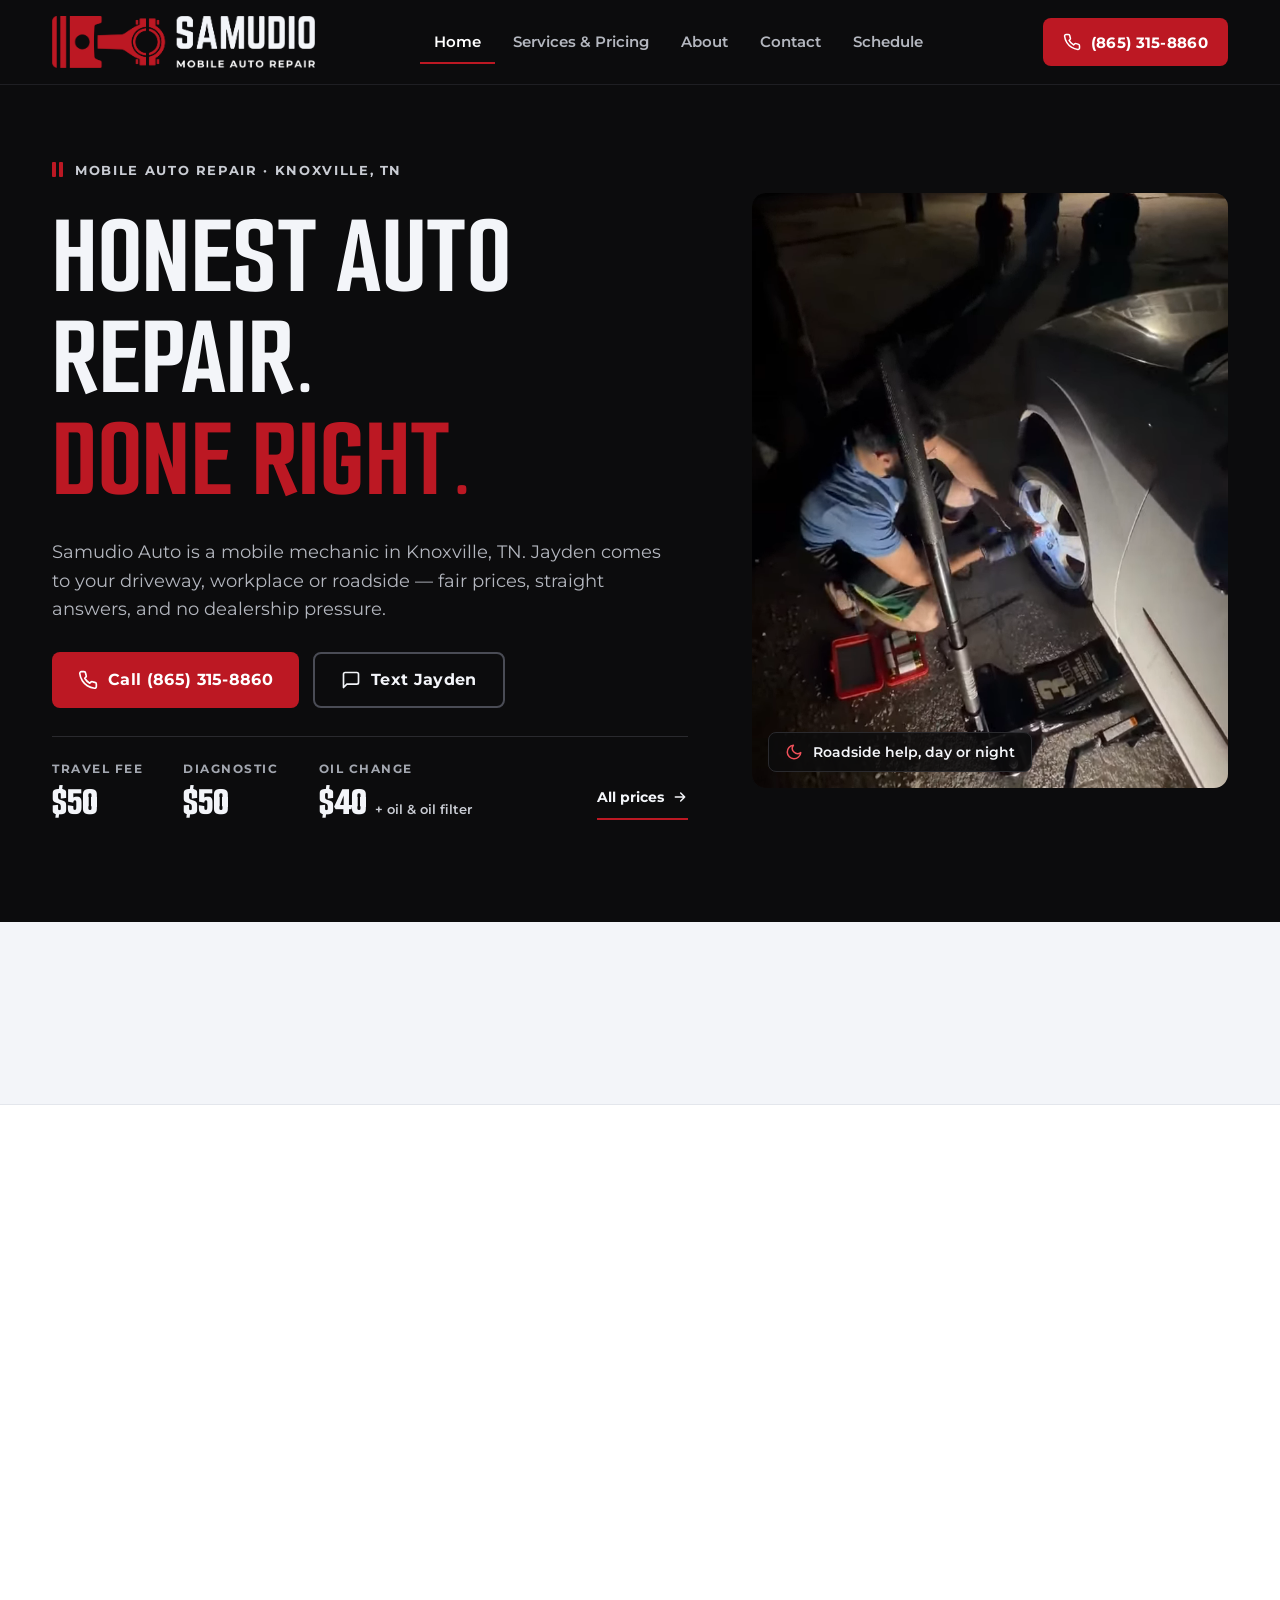
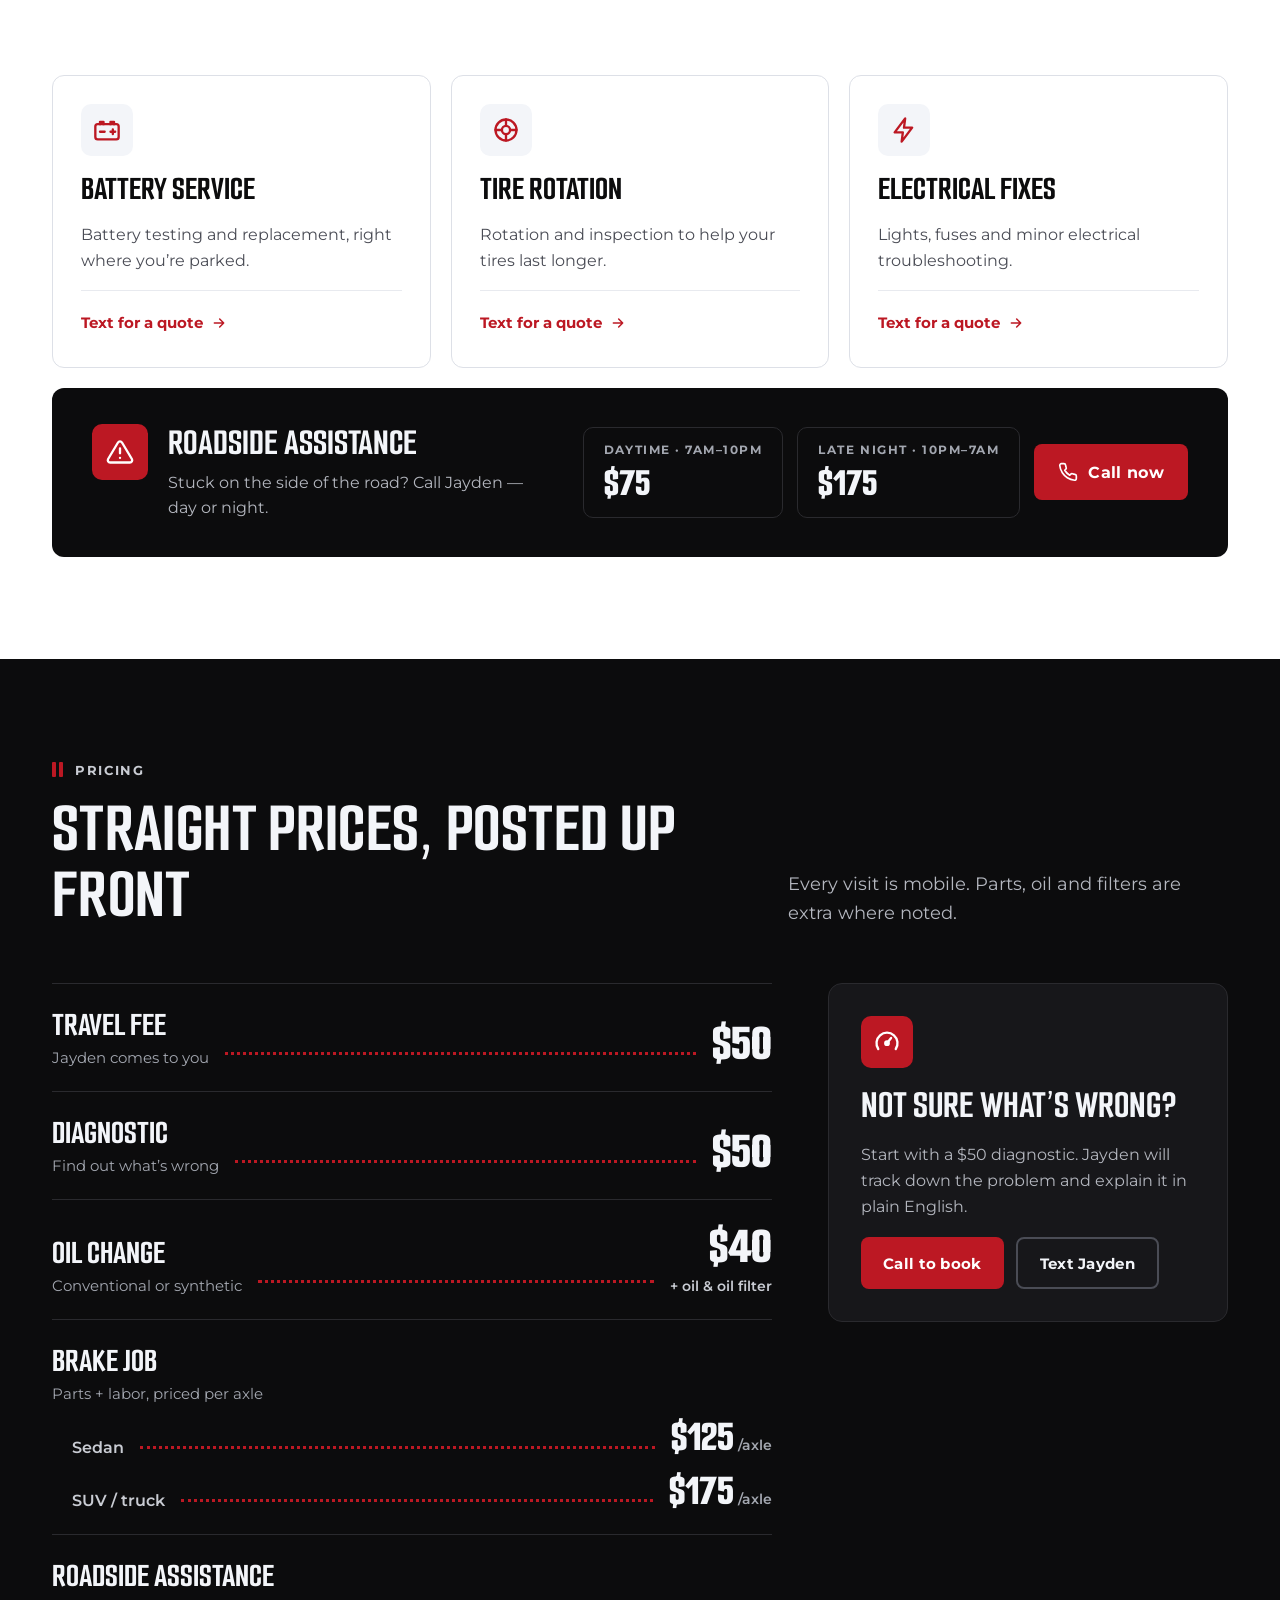
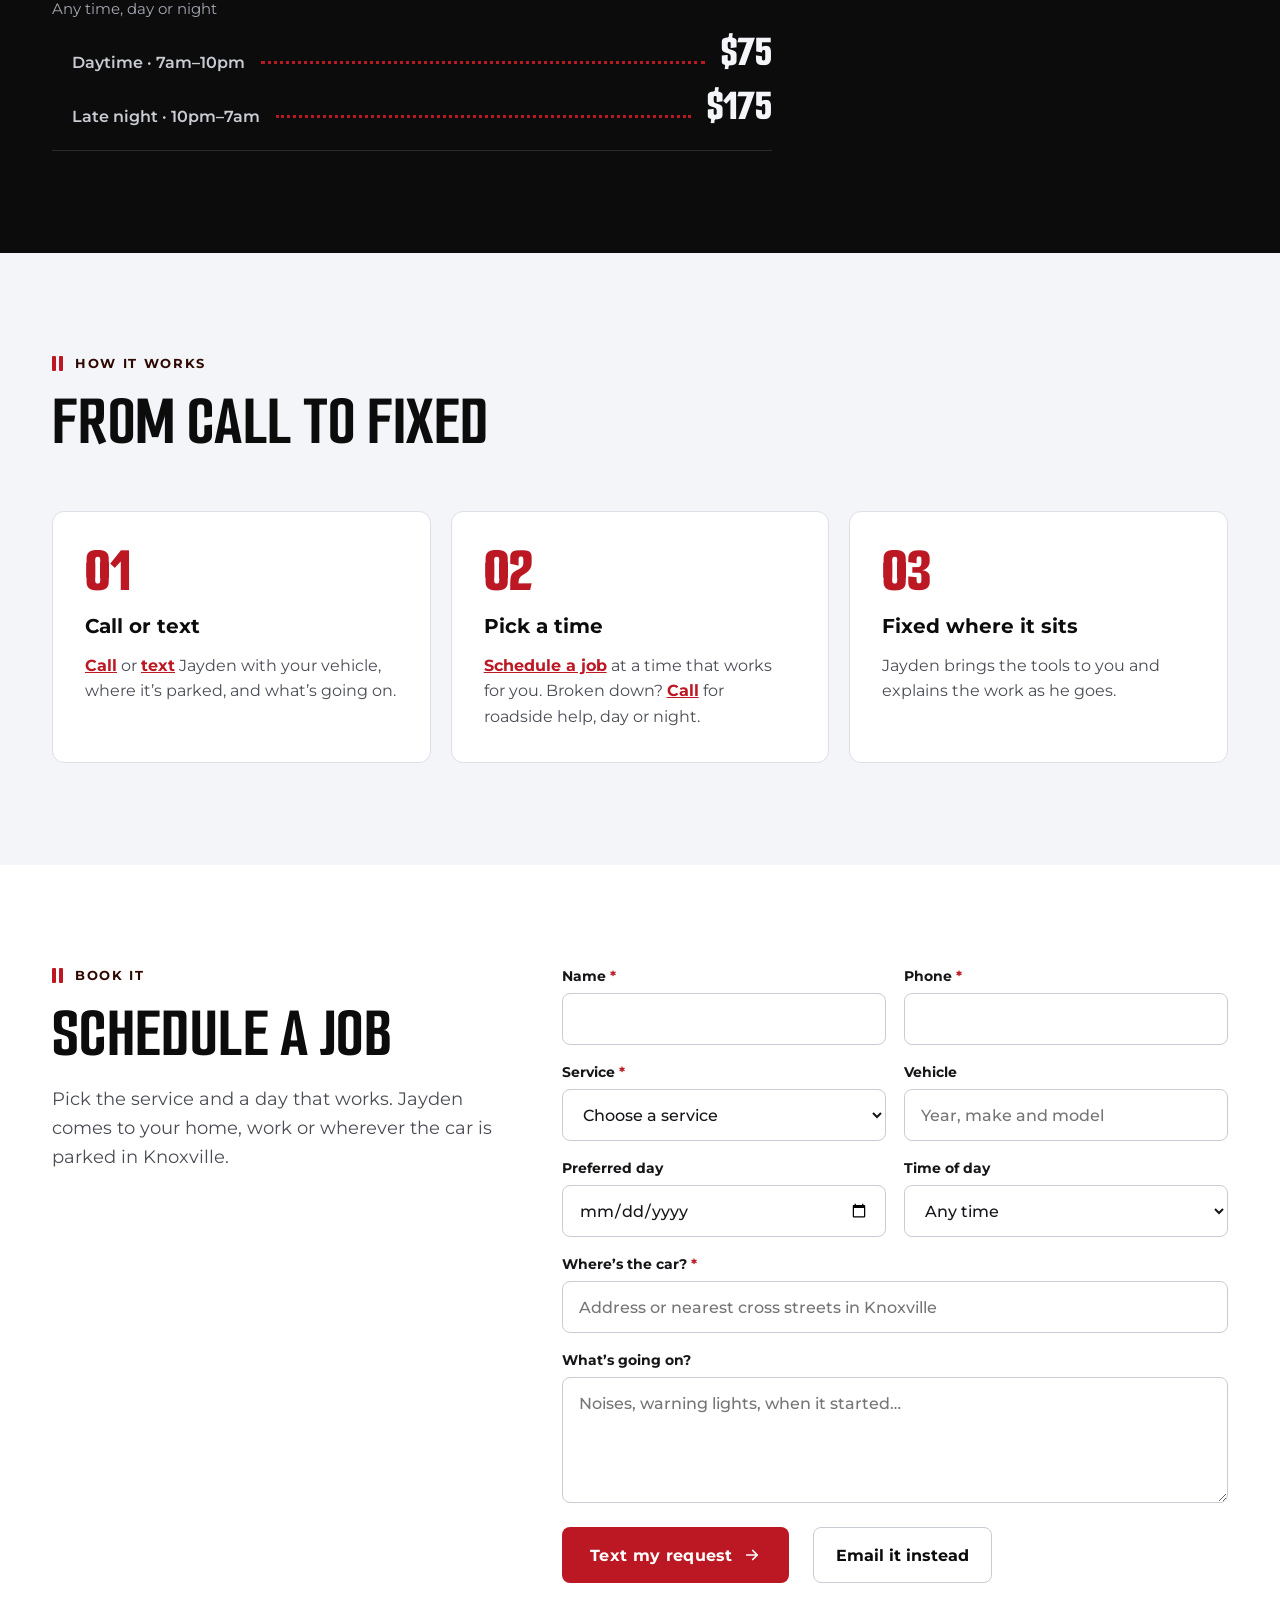
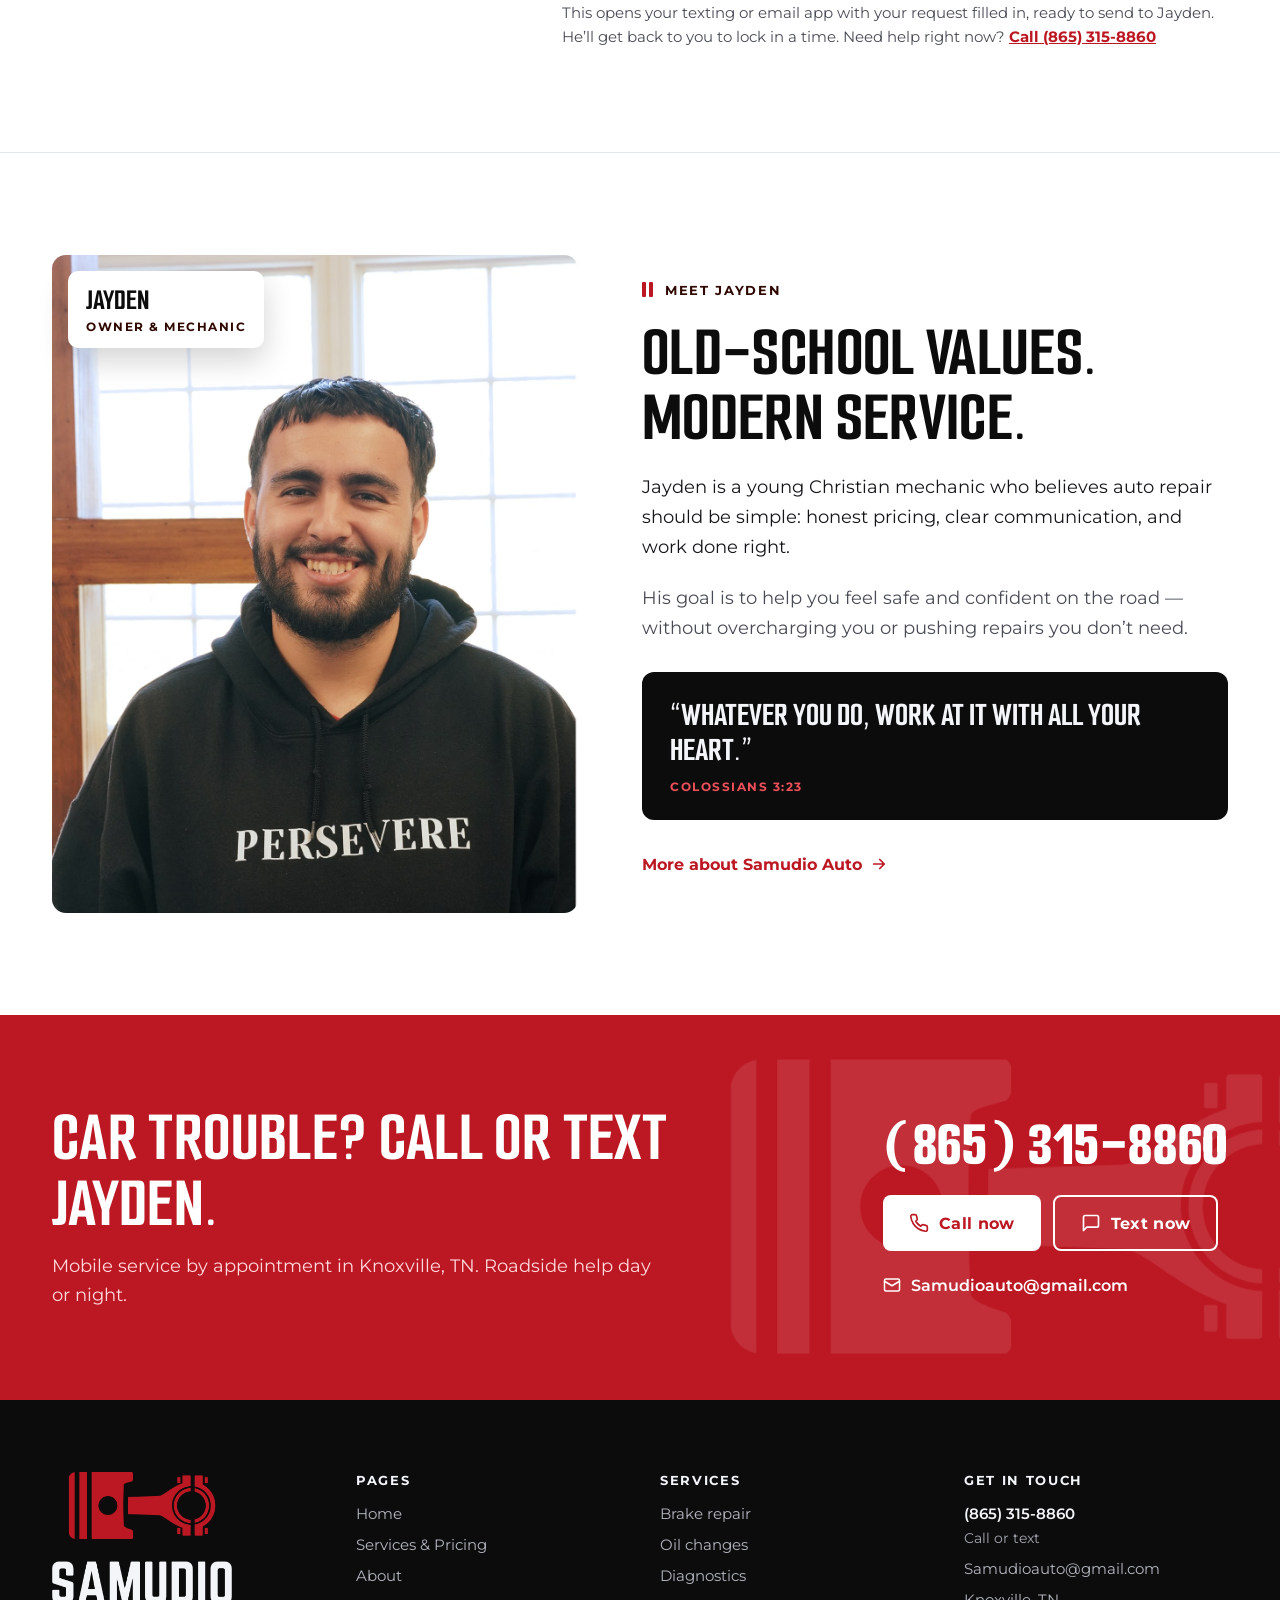
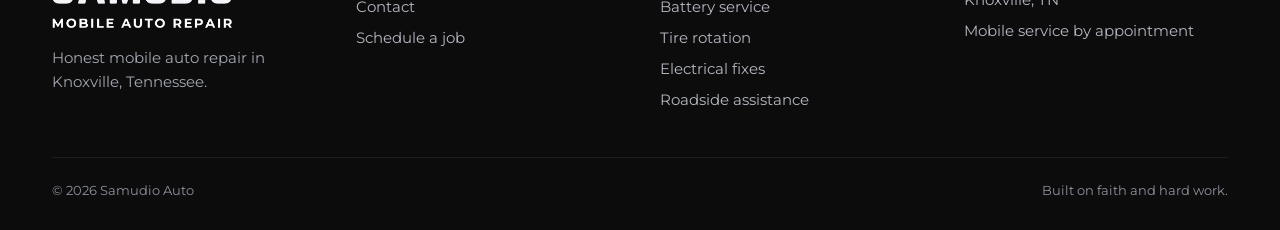
==== site/index.html @ ee8c4921 "Tighten site copy and link every contact mention - Cut repeated phrases (honest, done safely, plain " ====
<!doctype html>
<html lang="en">
<head>
<meta charset="utf-8">
<meta name="viewport" content="width=device-width, initial-scale=1">
<title>Samudio Auto | Mobile Mechanic in Knoxville, TN</title>
<meta name="description" content="Samudio Auto is a mobile mechanic in Knoxville, TN. Oil changes, brakes, diagnostics, batteries and roadside help — Jayden comes to you. Call or text (865) 315-8860.">
<meta name="theme-color" content="#0C0C0D">
<link rel="icon" type="image/png" href="assets/favicon.png">
<link rel="apple-touch-icon" href="assets/apple-touch-icon.png">
<link rel="preconnect" href="https://fonts.googleapis.com">
<link rel="preconnect" href="https://fonts.gstatic.com" crossorigin>
<link rel="stylesheet" href="https://fonts.googleapis.com/css2?family=Montserrat:wght@400;500;600;700;800&amp;family=Smooch+Sans:wght@700;800&amp;display=swap">
<script>(function(h){h.classList.add('wipe-in');try{if(!sessionStorage.getItem('samudio-bumper')&&!matchMedia('(prefers-reduced-motion: reduce)').matches){h.classList.add('bumper');sessionStorage.setItem('samudio-bumper','1')}}catch(e){}})(document.documentElement)</script>
<link rel="stylesheet" href="assets/site.css">
</head>
<body>
<div class="wipe" aria-hidden="true"><div class="wipe-panel"><div class="wipe-mark"><img class="wipe-piston" src="assets/logo/samudio-piston-red.png" alt="" width="558" height="257"><img class="wipe-wordmark" src="assets/logo/samudio-wordmark-light.png" alt="" width="684" height="254"></div></div></div>
<div style="display: flex; flex-direction: column; min-height: 100vh; background: #FFFFFF; color: #16161A; font-family: 'Montserrat', 'Helvetica Neue', Arial, sans-serif; -webkit-font-smoothing: antialiased">

<header style="background: #0C0C0D; border-bottom: 1px solid #1F1F23">
<div style="max-width: 1240px; margin: 0 auto; padding: 16px clamp(20px, 4vw, 32px); box-sizing: border-box; display: flex; flex-wrap: wrap; align-items: center; justify-content: space-between; gap: 12px 32px">
<a href="index.html" aria-label="Samudio Auto home" style="display: flex; align-items: center; text-decoration: none"><img src="assets/logo/samudio-logo-horizontal-light.png" alt="Samudio Mobile Auto Repair" width="263" height="52" style="display: block; height: 52px; width: auto"></a>
<button type="button" class="menu-btn" aria-controls="site-nav" aria-expanded="false" aria-label="Open menu"><svg aria-hidden="true" width="22" height="22" viewBox="0 0 24 24" fill="none" stroke="currentColor" stroke-width="2" stroke-linecap="round" stroke-linejoin="round"><path d="M3 6h18M3 12h18M3 18h18"></path></svg></button>
<nav id="site-nav" class="site-nav" aria-label="Main" style="display: flex; flex-wrap: wrap; align-items: center; gap: 4px">
<a href="index.html" aria-current="page" style="display: inline-flex; align-items: center; min-height: 44px; padding: 0 14px; box-sizing: border-box; border-bottom: 2px solid #BC1823; font-size: 15px; font-weight: 600; color: #FFFFFF; text-decoration: none">Home</a>
<a href="services.html" style="display: inline-flex; align-items: center; min-height: 44px; padding: 0 14px; box-sizing: border-box; border-bottom: 2px solid transparent; font-size: 15px; font-weight: 600; color: #B4B7BF; text-decoration: none">Services &amp; Pricing</a>
<a href="about.html" style="display: inline-flex; align-items: center; min-height: 44px; padding: 0 14px; box-sizing: border-box; border-bottom: 2px solid transparent; font-size: 15px; font-weight: 600; color: #B4B7BF; text-decoration: none">About</a>
<a href="contact.html" style="display: inline-flex; align-items: center; min-height: 44px; padding: 0 14px; box-sizing: border-box; border-bottom: 2px solid transparent; font-size: 15px; font-weight: 600; color: #B4B7BF; text-decoration: none">Contact</a>
<a href="contact.html#schedule" style="display: inline-flex; align-items: center; min-height: 44px; padding: 0 14px; box-sizing: border-box; border-bottom: 2px solid transparent; font-size: 15px; font-weight: 600; color: #B4B7BF; text-decoration: none">Schedule</a>
</nav>
<a class="header-call" href="tel:+18653158860" style="display: inline-flex; align-items: center; gap: 10px; min-height: 48px; padding: 0 20px; box-sizing: border-box; border-radius: 8px; background: #BC1823; color: #FFFFFF; font-size: 15px; font-weight: 700; letter-spacing: 0.02em; text-decoration: none"><svg aria-hidden="true" width="18" height="18" viewBox="0 0 24 24" fill="none" stroke="currentColor" stroke-width="2" stroke-linecap="round" stroke-linejoin="round"><path d="M22 16.92v3a2 2 0 0 1-2.18 2 19.79 19.79 0 0 1-8.63-3.07 19.5 19.5 0 0 1-6-6 19.79 19.79 0 0 1-3.07-8.67A2 2 0 0 1 4.11 2h3a2 2 0 0 1 2 1.72 12.84 12.84 0 0 0 .7 2.81 2 2 0 0 1-.45 2.11L8.09 9.91a16 16 0 0 0 6 6l1.27-1.27a2 2 0 0 1 2.11-.45 12.84 12.84 0 0 0 2.81.7A2 2 0 0 1 22 16.92z"></path></svg><span>(865) 315-8860</span></a>
</div>
</header>

<main style="display: block">

<section aria-labelledby="hero-title" style="background: #0C0C0D; color: #F3F5F9">
<div style="max-width: 1240px; margin: 0 auto; padding: clamp(48px, 6vw, 88px) clamp(20px, 4vw, 32px) clamp(64px, 8vw, 112px); box-sizing: border-box; display: flex; flex-wrap: wrap; align-items: center; gap: 56px 64px">
<div style="flex: 1 1 560px; min-width: 0; display: flex; flex-direction: column; gap: 28px">
<p style="margin: 0; display: flex; align-items: center; gap: 12px; font-size: 13px; font-weight: 700; letter-spacing: 0.127em; text-transform: uppercase; color: #C9CCD3"><span aria-hidden="true" style="display: flex; gap: 3px"><span style="display: block; width: 4px; height: 15px; border-radius: 1px; background: #BC1823"></span><span style="display: block; width: 4px; height: 15px; border-radius: 1px; background: #BC1823"></span></span><span>Mobile auto repair · Knoxville, TN</span></p>
<h1 id="hero-title" style="margin: 0; font-family: 'Smooch Sans', 'Arial Narrow', sans-serif; font-weight: 700; font-size: clamp(60px, 9vw, 136px); line-height: 0.88; letter-spacing: 0.005em; text-transform: uppercase; color: #F3F5F9">Honest auto repair. <span style="display: block; color: #BC1823">Done right.</span></h1>
<p style="margin: 0; max-width: 34em; font-size: clamp(17px, 1.4vw, 20px); line-height: 1.6; color: #B4B7BF; text-wrap: pretty">Samudio Auto is a mobile mechanic in Knoxville, TN. Jayden comes to your driveway, workplace or roadside — fair prices, straight answers, and no dealership pressure.</p>
<div style="display: flex; flex-wrap: wrap; gap: 14px">
<a href="tel:+18653158860" style="display: inline-flex; align-items: center; justify-content: center; gap: 10px; min-height: 56px; padding: 0 26px; box-sizing: border-box; border-radius: 8px; background: #BC1823; color: #FFFFFF; font-size: 16px; font-weight: 700; letter-spacing: 0.02em; text-decoration: none"><svg aria-hidden="true" width="20" height="20" viewBox="0 0 24 24" fill="none" stroke="currentColor" stroke-width="2" stroke-linecap="round" stroke-linejoin="round"><path d="M22 16.92v3a2 2 0 0 1-2.18 2 19.79 19.79 0 0 1-8.63-3.07 19.5 19.5 0 0 1-6-6 19.79 19.79 0 0 1-3.07-8.67A2 2 0 0 1 4.11 2h3a2 2 0 0 1 2 1.72 12.84 12.84 0 0 0 .7 2.81 2 2 0 0 1-.45 2.11L8.09 9.91a16 16 0 0 0 6 6l1.27-1.27a2 2 0 0 1 2.11-.45 12.84 12.84 0 0 0 2.81.7A2 2 0 0 1 22 16.92z"></path></svg><span>Call (865) 315-8860</span></a>
<a href="sms:+18653158860" style="display: inline-flex; align-items: center; justify-content: center; gap: 10px; min-height: 56px; padding: 0 26px; box-sizing: border-box; border-radius: 8px; border: 2px solid #4A4C55; color: #F3F5F9; font-size: 16px; font-weight: 700; letter-spacing: 0.02em; text-decoration: none"><svg aria-hidden="true" width="20" height="20" viewBox="0 0 24 24" fill="none" stroke="currentColor" stroke-width="2" stroke-linecap="round" stroke-linejoin="round"><path d="M21 15a2 2 0 0 1-2 2H7l-4 4V5a2 2 0 0 1 2-2h14a2 2 0 0 1 2 2z"></path></svg><span>Text Jayden</span></a>
</div>
<div style="display: flex; flex-wrap: wrap; align-items: flex-end; gap: 20px 40px; padding-top: 24px; border-top: 1px solid #2A2A2E">
<div style="display: flex; flex-direction: column; gap: 8px"><span style="font-size: 12px; font-weight: 700; letter-spacing: 0.127em; text-transform: uppercase; color: #A3A7B0">Travel fee</span><span style="font-family: 'Smooch Sans', 'Arial Narrow', sans-serif; font-weight: 800; font-size: 40px; line-height: 0.9; color: #F3F5F9">$50</span></div>
<div style="display: flex; flex-direction: column; gap: 8px"><span style="font-size: 12px; font-weight: 700; letter-spacing: 0.127em; text-transform: uppercase; color: #A3A7B0">Diagnostic</span><span style="font-family: 'Smooch Sans', 'Arial Narrow', sans-serif; font-weight: 800; font-size: 40px; line-height: 0.9; color: #F3F5F9">$50</span></div>
<div style="display: flex; flex-direction: column; gap: 8px"><span style="font-size: 12px; font-weight: 700; letter-spacing: 0.127em; text-transform: uppercase; color: #A3A7B0">Oil change</span><span style="display: inline-flex; align-items: baseline; gap: 8px"><span style="font-family: 'Smooch Sans', 'Arial Narrow', sans-serif; font-weight: 800; font-size: 40px; line-height: 0.9; color: #F3F5F9">$40</span><span style="font-size: 13px; font-weight: 600; color: #C9CCD3">+ oil &amp; oil filter</span></span></div>
<a href="services.html" style="display: inline-flex; align-items: center; gap: 8px; min-height: 44px; margin-left: auto; box-sizing: border-box; border-bottom: 2px solid #BC1823; font-size: 14px; font-weight: 700; color: #F3F5F9; text-decoration: none">All prices<svg aria-hidden="true" width="16" height="16" viewBox="0 0 24 24" fill="none" stroke="currentColor" stroke-width="2.25" stroke-linecap="round" stroke-linejoin="round"><path d="M5 12h14M13 6l6 6-6 6"></path></svg></a>
</div>
</div>
<div style="flex: 1 1 400px; min-width: 0; position: relative">
<video class="work-video" poster="assets/photos/jayden-work-1.jpg" width="720" height="1280" autoplay muted loop playsinline preload="metadata" disablepictureinpicture role="img" aria-label="Jayden working on a car’s wheel with an impact wrench at night, floor jack beside him" style="display: block; width: 100%; height: auto; aspect-ratio: 4 / 5; object-fit: cover; object-position: 50% 40%; border-radius: 14px; background: #17171A"><source src="assets/videos/jayden-work-1.mp4" type="video/mp4"><source src="assets/videos/jayden-work-1.webm" type="video/webm"></video>
<p style="position: absolute; left: 16px; bottom: 16px; margin: 0; display: inline-flex; align-items: center; gap: 10px; padding: 10px 16px; box-sizing: border-box; border-radius: 8px; border: 1px solid #2A2A2E; background: rgba(12, 12, 13, 0.85); font-size: 14px; font-weight: 600; color: #F3F5F9"><svg aria-hidden="true" width="18" height="18" viewBox="0 0 24 24" fill="none" stroke="#F0505A" stroke-width="2" stroke-linecap="round" stroke-linejoin="round"><path d="M21 12.79A9 9 0 1 1 11.21 3 7 7 0 0 0 21 12.79z"></path></svg>Roadside help, day or night</p>
</div>
</div>
</section>

<section aria-label="Why Samudio Auto" style="background: #F3F5F9; border-bottom: 1px solid #E3E6EC">
<div style="max-width: 1240px; margin: 0 auto; padding: 44px clamp(20px, 4vw, 32px); box-sizing: border-box; display: grid; grid-template-columns: repeat(auto-fit, minmax(min(250px, 100%), 1fr)); gap: 28px">
<div style="display: flex; gap: 16px; align-items: flex-start">
<span aria-hidden="true" style="flex: none; display: flex; align-items: center; justify-content: center; width: 48px; height: 48px; box-sizing: border-box; border-radius: 10px; border: 1px solid #DDE0E7; background: #FFFFFF; color: #BC1823"><svg width="22" height="22" viewBox="0 0 24 24" fill="none" stroke="currentColor" stroke-width="2" stroke-linecap="round" stroke-linejoin="round"><path d="M20 10c0 6-8 12-8 12s-8-6-8-12a8 8 0 0 1 16 0z"></path><circle cx="12" cy="10" r="3"></circle></svg></span>
<div style="display: flex; flex-direction: column; gap: 4px"><h2 style="margin: 0; font-size: 17px; font-weight: 700; line-height: 1.3; color: #0C0C0D">We come to you</h2><p style="margin: 0; font-size: 15px; line-height: 1.5; color: #4A4C55">Your driveway, your work lot, or the side of the road in Knoxville.</p></div>
</div>
<div style="display: flex; gap: 16px; align-items: flex-start">
<span aria-hidden="true" style="flex: none; display: flex; align-items: center; justify-content: center; width: 48px; height: 48px; box-sizing: border-box; border-radius: 10px; border: 1px solid #DDE0E7; background: #FFFFFF; color: #BC1823"><svg width="22" height="22" viewBox="0 0 24 24" fill="none" stroke="currentColor" stroke-width="2" stroke-linecap="round" stroke-linejoin="round"><path d="M20.59 13.41l-7.17 7.17a2 2 0 0 1-2.83 0L2 12V2h10l8.59 8.59a2 2 0 0 1 0 2.82z"></path><path d="M7 7h.01"></path></svg></span>
<div style="display: flex; flex-direction: column; gap: 4px"><h2 style="margin: 0; font-size: 17px; font-weight: 700; line-height: 1.3; color: #0C0C0D">Honest, posted prices</h2><p style="margin: 0; font-size: 15px; line-height: 1.5; color: #4A4C55">See what things cost before you book.</p></div>
</div>
<div style="display: flex; gap: 16px; align-items: flex-start">
<span aria-hidden="true" style="flex: none; display: flex; align-items: center; justify-content: center; width: 48px; height: 48px; box-sizing: border-box; border-radius: 10px; border: 1px solid #DDE0E7; background: #FFFFFF; color: #BC1823"><svg width="22" height="22" viewBox="0 0 24 24" fill="none" stroke="currentColor" stroke-width="2" stroke-linecap="round" stroke-linejoin="round"><path d="M21 11.5a8.38 8.38 0 0 1-.9 3.8 8.5 8.5 0 0 1-7.6 4.7 8.38 8.38 0 0 1-3.8-.9L3 21l1.9-5.7a8.38 8.38 0 0 1-.9-3.8 8.5 8.5 0 0 1 4.7-7.6 8.38 8.38 0 0 1 3.8-.9h.5a8.48 8.48 0 0 1 8 8v.5z"></path></svg></span>
<div style="display: flex; flex-direction: column; gap: 4px"><h2 style="margin: 0; font-size: 17px; font-weight: 700; line-height: 1.3; color: #0C0C0D">Plain-English answers</h2><p style="margin: 0; font-size: 15px; line-height: 1.5; color: #4A4C55">Clear explanations, and no pushing repairs you don’t need.</p></div>
</div>
<div style="display: flex; gap: 16px; align-items: flex-start">
<span aria-hidden="true" style="flex: none; display: flex; align-items: center; justify-content: center; width: 48px; height: 48px; box-sizing: border-box; border-radius: 10px; border: 1px solid #DDE0E7; background: #FFFFFF; color: #BC1823"><svg width="22" height="22" viewBox="0 0 24 24" fill="none" stroke="currentColor" stroke-width="2" stroke-linecap="round" stroke-linejoin="round"><path d="M21 12.79A9 9 0 1 1 11.21 3 7 7 0 0 0 21 12.79z"></path></svg></span>
<div style="display: flex; flex-direction: column; gap: 4px"><h2 style="margin: 0; font-size: 17px; font-weight: 700; line-height: 1.3; color: #0C0C0D">Day or night roadside</h2><p style="margin: 0; font-size: 15px; line-height: 1.5; color: #4A4C55">Broken down? <a href="tel:+18653158860" style="font-weight: 700; color: #BC1823">Call Jayden</a> any time — daytime and late-night rates are posted.</p></div>
</div>
</div>
</section>

<section id="services" aria-labelledby="services-title" style="background: #FFFFFF">
<div style="max-width: 1240px; margin: 0 auto; padding: clamp(64px, 8vw, 112px) clamp(20px, 4vw, 32px); box-sizing: border-box">
<div style="display: flex; flex-wrap: wrap; align-items: flex-end; justify-content: space-between; gap: 24px 48px; margin-bottom: 56px">
<div style="flex: 1 1 520px; min-width: 0; display: flex; flex-direction: column; gap: 18px">
<p style="margin: 0; display: flex; align-items: center; gap: 12px; font-size: 13px; font-weight: 700; letter-spacing: 0.127em; text-transform: uppercase; color: #2E0800"><span aria-hidden="true" style="display: flex; gap: 3px"><span style="display: block; width: 4px; height: 15px; border-radius: 1px; background: #BC1823"></span><span style="display: block; width: 4px; height: 15px; border-radius: 1px; background: #BC1823"></span></span><span>Services</span></p>
<h2 id="services-title" style="margin: 0; font-family: 'Smooch Sans', 'Arial Narrow', sans-serif; font-weight: 700; font-size: clamp(48px, 5.6vw, 84px); line-height: 0.92; letter-spacing: 0.005em; text-transform: uppercase; color: #0C0C0D">Repairs that come to you</h2>
</div>
<p style="flex: 1 1 360px; max-width: 440px; margin: 0; font-size: 18px; line-height: 1.6; color: #4A4C55; text-wrap: pretty">Everyday maintenance and repairs, done wherever your car is parked.</p>
</div>
<div style="display: grid; grid-template-columns: repeat(auto-fit, minmax(min(340px, 100%), 1fr)); gap: 20px">

<article style="display: flex; flex-direction: column; gap: 16px; padding: 28px; box-sizing: border-box; border: 1px solid #DDE0E7; border-radius: 12px; background: #FFFFFF">
<span aria-hidden="true" style="display: flex; align-items: center; justify-content: center; width: 52px; height: 52px; border-radius: 10px; background: #F3F5F9; color: #BC1823"><svg width="28" height="28" viewBox="0 0 24 24" fill="none" stroke="currentColor" stroke-width="2" stroke-linecap="round" stroke-linejoin="round"><circle cx="12" cy="12" r="8"></circle><circle cx="12" cy="12" r="2.5"></circle><path d="M14.7 1.9A10.5 10.5 0 0 1 22.1 9.3"></path></svg></span>
<h3 style="margin: 0; font-family: 'Smooch Sans', 'Arial Narrow', sans-serif; font-weight: 700; font-size: 34px; line-height: 1; text-transform: uppercase; color: #0C0C0D">Brake repair</h3>
<p style="flex: 1; margin: 0; font-size: 16px; line-height: 1.6; color: #4A4C55">Pad replacements and brake inspections.</p>
<div style="display: flex; align-items: baseline; flex-wrap: wrap; gap: 4px 10px; padding-top: 16px; border-top: 1px solid #E8EAEF"><span style="font-family: 'Smooch Sans', 'Arial Narrow', sans-serif; font-weight: 800; font-size: 32px; line-height: 1; color: #BC1823">$125–$175</span><span style="font-size: 14px; font-weight: 600; color: #4A4C55">per axle + parts</span></div>
</article>

<article style="display: flex; flex-direction: column; gap: 16px; padding: 28px; box-sizing: border-box; border: 1px solid #DDE0E7; border-radius: 12px; background: #FFFFFF">
<span aria-hidden="true" style="display: flex; align-items: center; justify-content: center; width: 52px; height: 52px; border-radius: 10px; background: #F3F5F9; color: #BC1823"><svg width="28" height="28" viewBox="0 0 24 24" fill="none" stroke="currentColor" stroke-width="2" stroke-linecap="round" stroke-linejoin="round"><path d="M12 2.69l5.66 5.66a8 8 0 1 1-11.31 0z"></path></svg></span>
<h3 style="margin: 0; font-family: 'Smooch Sans', 'Arial Narrow', sans-serif; font-weight: 700; font-size: 34px; line-height: 1; text-transform: uppercase; color: #0C0C0D">Oil changes</h3>
<p style="flex: 1; margin: 0; font-size: 16px; line-height: 1.6; color: #4A4C55">Conventional and synthetic oil, with a quality filter.</p>
<div style="display: flex; align-items: baseline; flex-wrap: wrap; gap: 4px 10px; padding-top: 16px; border-top: 1px solid #E8EAEF"><span style="font-family: 'Smooch Sans', 'Arial Narrow', sans-serif; font-weight: 800; font-size: 32px; line-height: 1; color: #BC1823">$40</span><span style="font-size: 14px; font-weight: 600; color: #4A4C55">+ oil &amp; oil filter</span></div>
</article>

<article style="display: flex; flex-direction: column; gap: 16px; padding: 28px; box-sizing: border-box; border: 1px solid #DDE0E7; border-radius: 12px; background: #FFFFFF">
<span aria-hidden="true" style="display: flex; align-items: center; justify-content: center; width: 52px; height: 52px; border-radius: 10px; background: #F3F5F9; color: #BC1823"><svg width="28" height="28" viewBox="0 0 24 24" fill="none" stroke="currentColor" stroke-width="2" stroke-linecap="round" stroke-linejoin="round"><path d="M4.5 18A9 9 0 1 1 19.5 18"></path><path d="M12 13l3.5-4.5"></path><circle cx="12" cy="13" r="1.5"></circle></svg></span>
<h3 style="margin: 0; font-family: 'Smooch Sans', 'Arial Narrow', sans-serif; font-weight: 700; font-size: 34px; line-height: 1; text-transform: uppercase; color: #0C0C0D">Diagnostics</h3>
<p style="flex: 1; margin: 0; font-size: 16px; line-height: 1.6; color: #4A4C55">Check engine light on? Find out what’s wrong and what it’ll take to fix.</p>
<div style="display: flex; align-items: baseline; flex-wrap: wrap; gap: 4px 10px; padding-top: 16px; border-top: 1px solid #E8EAEF"><span style="font-family: 'Smooch Sans', 'Arial Narrow', sans-serif; font-weight: 800; font-size: 32px; line-height: 1; color: #BC1823">$50</span><span style="font-size: 14px; font-weight: 600; color: #4A4C55">diagnostic</span></div>
</article>

<article style="display: flex; flex-direction: column; gap: 16px; padding: 28px; box-sizing: border-box; border: 1px solid #DDE0E7; border-radius: 12px; background: #FFFFFF">
<span aria-hidden="true" style="display: flex; align-items: center; justify-content: center; width: 52px; height: 52px; border-radius: 10px; background: #F3F5F9; color: #BC1823"><svg width="28" height="28" viewBox="0 0 24 24" fill="none" stroke="currentColor" stroke-width="2" stroke-linecap="round" stroke-linejoin="round"><rect x="2" y="7" width="20" height="13" rx="2"></rect><path d="M6 7V5h3v2M15 7V5h3v2M6 13.5h4M15 13.5h4M17 11.5v4"></path></svg></span>
<h3 style="margin: 0; font-family: 'Smooch Sans', 'Arial Narrow', sans-serif; font-weight: 700; font-size: 34px; line-height: 1; text-transform: uppercase; color: #0C0C0D">Battery service</h3>
<p style="flex: 1; margin: 0; font-size: 16px; line-height: 1.6; color: #4A4C55">Battery testing and replacement, right where you’re parked.</p>
<div style="padding-top: 16px; border-top: 1px solid #E8EAEF"><a href="sms:+18653158860" style="display: inline-flex; align-items: center; gap: 8px; min-height: 32px; font-size: 15px; font-weight: 700; color: #BC1823; text-decoration: none">Text for a quote<svg aria-hidden="true" width="16" height="16" viewBox="0 0 24 24" fill="none" stroke="currentColor" stroke-width="2.25" stroke-linecap="round" stroke-linejoin="round"><path d="M5 12h14M13 6l6 6-6 6"></path></svg></a></div>
</article>

<article style="display: flex; flex-direction: column; gap: 16px; padding: 28px; box-sizing: border-box; border: 1px solid #DDE0E7; border-radius: 12px; background: #FFFFFF">
<span aria-hidden="true" style="display: flex; align-items: center; justify-content: center; width: 52px; height: 52px; border-radius: 10px; background: #F3F5F9; color: #BC1823"><svg width="28" height="28" viewBox="0 0 24 24" fill="none" stroke="currentColor" stroke-width="2" stroke-linecap="round" stroke-linejoin="round"><circle cx="12" cy="12" r="9"></circle><circle cx="12" cy="12" r="3.5"></circle><path d="M12 3v5.5M12 15.5V21M3 12h5.5M15.5 12H21"></path></svg></span>
<h3 style="margin: 0; font-family: 'Smooch Sans', 'Arial Narrow', sans-serif; font-weight: 700; font-size: 34px; line-height: 1; text-transform: uppercase; color: #0C0C0D">Tire rotation</h3>
<p style="flex: 1; margin: 0; font-size: 16px; line-height: 1.6; color: #4A4C55">Rotation and inspection to help your tires last longer.</p>
<div style="padding-top: 16px; border-top: 1px solid #E8EAEF"><a href="sms:+18653158860" style="display: inline-flex; align-items: center; gap: 8px; min-height: 32px; font-size: 15px; font-weight: 700; color: #BC1823; text-decoration: none">Text for a quote<svg aria-hidden="true" width="16" height="16" viewBox="0 0 24 24" fill="none" stroke="currentColor" stroke-width="2.25" stroke-linecap="round" stroke-linejoin="round"><path d="M5 12h14M13 6l6 6-6 6"></path></svg></a></div>
</article>

<article style="display: flex; flex-direction: column; gap: 16px; padding: 28px; box-sizing: border-box; border: 1px solid #DDE0E7; border-radius: 12px; background: #FFFFFF">
<span aria-hidden="true" style="display: flex; align-items: center; justify-content: center; width: 52px; height: 52px; border-radius: 10px; background: #F3F5F9; color: #BC1823"><svg width="28" height="28" viewBox="0 0 24 24" fill="none" stroke="currentColor" stroke-width="2" stroke-linecap="round" stroke-linejoin="round"><path d="M13 2L4 14h7l-1 8 9-12h-7l1-8z"></path></svg></span>
<h3 style="margin: 0; font-family: 'Smooch Sans', 'Arial Narrow', sans-serif; font-weight: 700; font-size: 34px; line-height: 1; text-transform: uppercase; color: #0C0C0D">Electrical fixes</h3>
<p style="flex: 1; margin: 0; font-size: 16px; line-height: 1.6; color: #4A4C55">Lights, fuses and minor electrical troubleshooting.</p>
<div style="padding-top: 16px; border-top: 1px solid #E8EAEF"><a href="sms:+18653158860" style="display: inline-flex; align-items: center; gap: 8px; min-height: 32px; font-size: 15px; font-weight: 700; color: #BC1823; text-decoration: none">Text for a quote<svg aria-hidden="true" width="16" height="16" viewBox="0 0 24 24" fill="none" stroke="currentColor" stroke-width="2.25" stroke-linecap="round" stroke-linejoin="round"><path d="M5 12h14M13 6l6 6-6 6"></path></svg></a></div>
</article>

<article style="grid-column: 1 / -1; display: flex; flex-wrap: wrap; align-items: center; justify-content: space-between; gap: 28px 40px; padding: 36px 40px; box-sizing: border-box; border-radius: 12px; background: #0C0C0D; color: #F3F5F9">
<div style="flex: 1 1 420px; min-width: 0; display: flex; gap: 20px; align-items: flex-start">
<span aria-hidden="true" style="flex: none; display: flex; align-items: center; justify-content: center; width: 56px; height: 56px; border-radius: 10px; background: #BC1823; color: #FFFFFF"><svg width="28" height="28" viewBox="0 0 24 24" fill="none" stroke="currentColor" stroke-width="2" stroke-linecap="round" stroke-linejoin="round"><path d="M10.29 3.86L1.82 18a2 2 0 0 0 1.71 3h16.94a2 2 0 0 0 1.71-3L13.71 3.86a2 2 0 0 0-3.42 0z"></path><path d="M12 9v4M12 17h.01"></path></svg></span>
<div style="display: flex; flex-direction: column; gap: 8px">
<h3 style="margin: 0; font-family: 'Smooch Sans', 'Arial Narrow', sans-serif; font-weight: 700; font-size: 38px; line-height: 1; text-transform: uppercase; color: #F3F5F9">Roadside assistance</h3>
<p style="margin: 0; font-size: 16px; line-height: 1.6; color: #B4B7BF">Stuck on the side of the road? Call Jayden — day or night.</p>
</div>
</div>
<div style="display: flex; flex-wrap: wrap; align-items: stretch; gap: 14px">
<div style="display: flex; flex-direction: column; justify-content: center; gap: 6px; min-width: 150px; padding: 14px 20px; box-sizing: border-box; border: 1px solid #2A2A2E; border-radius: 10px"><span style="font-size: 12px; font-weight: 700; letter-spacing: 0.127em; text-transform: uppercase; color: #A3A7B0">Daytime · 7am–10pm</span><span style="font-family: 'Smooch Sans', 'Arial Narrow', sans-serif; font-weight: 800; font-size: 40px; line-height: 1; color: #F3F5F9">$75</span></div>
<div style="display: flex; flex-direction: column; justify-content: center; gap: 6px; min-width: 150px; padding: 14px 20px; box-sizing: border-box; border: 1px solid #2A2A2E; border-radius: 10px"><span style="font-size: 12px; font-weight: 700; letter-spacing: 0.127em; text-transform: uppercase; color: #A3A7B0">Late night · 10pm–7am</span><span style="font-family: 'Smooch Sans', 'Arial Narrow', sans-serif; font-weight: 800; font-size: 40px; line-height: 1; color: #F3F5F9">$175</span></div>
<a href="tel:+18653158860" style="display: inline-flex; align-items: center; justify-content: center; gap: 10px; min-height: 56px; padding: 0 24px; box-sizing: border-box; align-self: center; border-radius: 8px; background: #BC1823; color: #FFFFFF; font-size: 16px; font-weight: 700; letter-spacing: 0.02em; text-decoration: none"><svg aria-hidden="true" width="20" height="20" viewBox="0 0 24 24" fill="none" stroke="currentColor" stroke-width="2" stroke-linecap="round" stroke-linejoin="round"><path d="M22 16.92v3a2 2 0 0 1-2.18 2 19.79 19.79 0 0 1-8.63-3.07 19.5 19.5 0 0 1-6-6 19.79 19.79 0 0 1-3.07-8.67A2 2 0 0 1 4.11 2h3a2 2 0 0 1 2 1.72 12.84 12.84 0 0 0 .7 2.81 2 2 0 0 1-.45 2.11L8.09 9.91a16 16 0 0 0 6 6l1.27-1.27a2 2 0 0 1 2.11-.45 12.84 12.84 0 0 0 2.81.7A2 2 0 0 1 22 16.92z"></path></svg><span>Call now</span></a>
</div>
</article>

</div>
</div>
</section>

<section id="pricing" aria-labelledby="pricing-title" style="background: #0C0C0D; color: #F3F5F9">
<div style="max-width: 1240px; margin: 0 auto; padding: clamp(64px, 8vw, 112px) clamp(20px, 4vw, 32px); box-sizing: border-box">
<div style="display: flex; flex-wrap: wrap; align-items: flex-end; justify-content: space-between; gap: 24px 48px; margin-bottom: 56px">
<div style="flex: 1 1 520px; min-width: 0; display: flex; flex-direction: column; gap: 18px">
<p style="margin: 0; display: flex; align-items: center; gap: 12px; font-size: 13px; font-weight: 700; letter-spacing: 0.127em; text-transform: uppercase; color: #C9CCD3"><span aria-hidden="true" style="display: flex; gap: 3px"><span style="display: block; width: 4px; height: 15px; border-radius: 1px; background: #BC1823"></span><span style="display: block; width: 4px; height: 15px; border-radius: 1px; background: #BC1823"></span></span><span>Pricing</span></p>
<h2 id="pricing-title" style="margin: 0; font-family: 'Smooch Sans', 'Arial Narrow', sans-serif; font-weight: 700; font-size: clamp(48px, 5.6vw, 84px); line-height: 0.92; letter-spacing: 0.005em; text-transform: uppercase; color: #F3F5F9">Straight prices, posted up front</h2>
</div>
<p style="flex: 1 1 360px; max-width: 440px; margin: 0; font-size: 18px; line-height: 1.6; color: #B4B7BF; text-wrap: pretty">Every visit is mobile. Parts, oil and filters are extra where noted.</p>
</div>
<div style="display: flex; flex-wrap: wrap; align-items: flex-start; gap: 40px 56px">

<div style="flex: 1 1 620px; min-width: 0; display: flex; flex-direction: column; border-top: 1px solid #2A2A2E">
<div style="display: flex; align-items: flex-end; gap: 16px; padding: 24px 0; border-bottom: 1px solid #2A2A2E">
<div style="display: flex; flex-direction: column; gap: 6px; min-width: 0"><span style="font-family: 'Smooch Sans', 'Arial Narrow', sans-serif; font-weight: 700; font-size: 34px; line-height: 1; text-transform: uppercase; color: #F3F5F9">Travel fee</span><span style="font-size: 15px; color: #A3A7B0">Jayden comes to you</span></div>
<span aria-hidden="true" style="flex: 1 1 32px; min-width: 24px; margin-bottom: 12px; border-bottom: 3px dotted #BC1823"></span>
<span style="font-family: 'Smooch Sans', 'Arial Narrow', sans-serif; font-weight: 800; font-size: 52px; line-height: 0.9; color: #F3F5F9">$50</span>
</div>
<div style="display: flex; align-items: flex-end; gap: 16px; padding: 24px 0; border-bottom: 1px solid #2A2A2E">
<div style="display: flex; flex-direction: column; gap: 6px; min-width: 0"><span style="font-family: 'Smooch Sans', 'Arial Narrow', sans-serif; font-weight: 700; font-size: 34px; line-height: 1; text-transform: uppercase; color: #F3F5F9">Diagnostic</span><span style="font-size: 15px; color: #A3A7B0">Find out what’s wrong</span></div>
<span aria-hidden="true" style="flex: 1 1 32px; min-width: 24px; margin-bottom: 12px; border-bottom: 3px dotted #BC1823"></span>
<span style="font-family: 'Smooch Sans', 'Arial Narrow', sans-serif; font-weight: 800; font-size: 52px; line-height: 0.9; color: #F3F5F9">$50</span>
</div>
<div style="display: flex; align-items: flex-end; gap: 16px; padding: 24px 0; border-bottom: 1px solid #2A2A2E">
<div style="display: flex; flex-direction: column; gap: 6px; min-width: 0"><span style="font-family: 'Smooch Sans', 'Arial Narrow', sans-serif; font-weight: 700; font-size: 34px; line-height: 1; text-transform: uppercase; color: #F3F5F9">Oil change</span><span style="font-size: 15px; color: #A3A7B0">Conventional or synthetic</span></div>
<span aria-hidden="true" style="flex: 1 1 32px; min-width: 24px; margin-bottom: 12px; border-bottom: 3px dotted #BC1823"></span>
<span style="display: flex; flex-direction: column; align-items: flex-end; gap: 6px"><span style="font-family: 'Smooch Sans', 'Arial Narrow', sans-serif; font-weight: 800; font-size: 52px; line-height: 0.9; color: #F3F5F9">$40</span><span style="font-size: 14px; font-weight: 600; color: #C9CCD3">+ oil &amp; oil filter</span></span>
</div>
<div style="display: flex; flex-direction: column; gap: 14px; padding: 24px 0; border-bottom: 1px solid #2A2A2E">
<div style="display: flex; flex-direction: column; gap: 6px"><span style="font-family: 'Smooch Sans', 'Arial Narrow', sans-serif; font-weight: 700; font-size: 34px; line-height: 1; text-transform: uppercase; color: #F3F5F9">Brake job</span><span style="font-size: 15px; color: #A3A7B0">Parts + labor, priced per axle</span></div>
<div style="display: flex; align-items: flex-end; gap: 16px; padding-left: 20px"><span style="font-size: 16px; font-weight: 600; color: #C9CCD3">Sedan</span><span aria-hidden="true" style="flex: 1 1 32px; min-width: 24px; margin-bottom: 8px; border-bottom: 3px dotted #BC1823"></span><span style="display: inline-flex; align-items: baseline; gap: 4px"><span style="font-family: 'Smooch Sans', 'Arial Narrow', sans-serif; font-weight: 800; font-size: 44px; line-height: 0.9; color: #F3F5F9">$125</span><span style="font-size: 14px; font-weight: 600; color: #A3A7B0">/axle</span></span></div>
<div style="display: flex; align-items: flex-end; gap: 16px; padding-left: 20px"><span style="font-size: 16px; font-weight: 600; color: #C9CCD3">SUV / truck</span><span aria-hidden="true" style="flex: 1 1 32px; min-width: 24px; margin-bottom: 8px; border-bottom: 3px dotted #BC1823"></span><span style="display: inline-flex; align-items: baseline; gap: 4px"><span style="font-family: 'Smooch Sans', 'Arial Narrow', sans-serif; font-weight: 800; font-size: 44px; line-height: 0.9; color: #F3F5F9">$175</span><span style="font-size: 14px; font-weight: 600; color: #A3A7B0">/axle</span></span></div>
</div>
<div style="display: flex; flex-direction: column; gap: 14px; padding: 24px 0; border-bottom: 1px solid #2A2A2E">
<div style="display: flex; flex-direction: column; gap: 6px"><span style="font-family: 'Smooch Sans', 'Arial Narrow', sans-serif; font-weight: 700; font-size: 34px; line-height: 1; text-transform: uppercase; color: #F3F5F9">Roadside assistance</span><span style="font-size: 15px; color: #A3A7B0">Any time, day or night</span></div>
<div style="display: flex; align-items: flex-end; gap: 16px; padding-left: 20px"><span style="font-size: 16px; font-weight: 600; color: #C9CCD3">Daytime · 7am–10pm</span><span aria-hidden="true" style="flex: 1 1 32px; min-width: 24px; margin-bottom: 8px; border-bottom: 3px dotted #BC1823"></span><span style="font-family: 'Smooch Sans', 'Arial Narrow', sans-serif; font-weight: 800; font-size: 44px; line-height: 0.9; color: #F3F5F9">$75</span></div>
<div style="display: flex; align-items: flex-end; gap: 16px; padding-left: 20px"><span style="font-size: 16px; font-weight: 600; color: #C9CCD3">Late night · 10pm–7am</span><span aria-hidden="true" style="flex: 1 1 32px; min-width: 24px; margin-bottom: 8px; border-bottom: 3px dotted #BC1823"></span><span style="font-family: 'Smooch Sans', 'Arial Narrow', sans-serif; font-weight: 800; font-size: 44px; line-height: 0.9; color: #F3F5F9">$175</span></div>
</div>
</div>

<aside aria-labelledby="diag-title" style="flex: 1 1 300px; min-width: 0; display: flex; flex-direction: column; gap: 18px; padding: 32px; box-sizing: border-box; border: 1px solid #2A2A2E; border-radius: 14px; background: #17171A">
<span aria-hidden="true" style="display: flex; align-items: center; justify-content: center; width: 52px; height: 52px; border-radius: 10px; background: #BC1823; color: #FFFFFF"><svg width="28" height="28" viewBox="0 0 24 24" fill="none" stroke="currentColor" stroke-width="2" stroke-linecap="round" stroke-linejoin="round"><path d="M4.5 18A9 9 0 1 1 19.5 18"></path><path d="M12 13l3.5-4.5"></path><circle cx="12" cy="13" r="1.5"></circle></svg></span>
<h3 id="diag-title" style="margin: 0; font-family: 'Smooch Sans', 'Arial Narrow', sans-serif; font-weight: 700; font-size: 40px; line-height: 0.95; text-transform: uppercase; color: #F3F5F9">Not sure what’s wrong?</h3>
<p style="margin: 0; font-size: 16px; line-height: 1.6; color: #B4B7BF">Start with a $50 diagnostic. Jayden will track down the problem and explain it in plain English.</p>
<div style="display: flex; flex-wrap: wrap; gap: 12px">
<a href="tel:+18653158860" style="display: inline-flex; align-items: center; justify-content: center; gap: 10px; min-height: 52px; padding: 0 22px; box-sizing: border-box; border-radius: 8px; background: #BC1823; color: #FFFFFF; font-size: 15px; font-weight: 700; letter-spacing: 0.02em; text-decoration: none">Call to book</a>
<a href="sms:+18653158860" style="display: inline-flex; align-items: center; justify-content: center; gap: 10px; min-height: 52px; padding: 0 22px; box-sizing: border-box; border-radius: 8px; border: 2px solid #4A4C55; color: #F3F5F9; font-size: 15px; font-weight: 700; letter-spacing: 0.02em; text-decoration: none">Text Jayden</a>
</div>
</aside>

</div>
</div>
</section>

<section id="how" aria-labelledby="how-title" style="background: #F3F5F9">
<div style="max-width: 1240px; margin: 0 auto; padding: clamp(64px, 8vw, 112px) clamp(20px, 4vw, 32px); box-sizing: border-box">
<div style="display: flex; flex-direction: column; gap: 18px; margin-bottom: 56px">
<p style="margin: 0; display: flex; align-items: center; gap: 12px; font-size: 13px; font-weight: 700; letter-spacing: 0.127em; text-transform: uppercase; color: #2E0800"><span aria-hidden="true" style="display: flex; gap: 3px"><span style="display: block; width: 4px; height: 15px; border-radius: 1px; background: #BC1823"></span><span style="display: block; width: 4px; height: 15px; border-radius: 1px; background: #BC1823"></span></span><span>How it works</span></p>
<h2 id="how-title" style="margin: 0; font-family: 'Smooch Sans', 'Arial Narrow', sans-serif; font-weight: 700; font-size: clamp(48px, 5.6vw, 84px); line-height: 0.92; letter-spacing: 0.005em; text-transform: uppercase; color: #0C0C0D">From call to fixed</h2>
</div>
<ol style="list-style: none; margin: 0; padding: 0; display: grid; grid-template-columns: repeat(auto-fit, minmax(min(300px, 100%), 1fr)); gap: 20px">
<li style="display: flex; flex-direction: column; gap: 14px; padding: 32px; box-sizing: border-box; border-radius: 12px; background: #FFFFFF; border: 1px solid #DDE0E7">
<span aria-hidden="true" style="font-family: 'Smooch Sans', 'Arial Narrow', sans-serif; font-weight: 800; font-size: 64px; line-height: 0.85; color: #BC1823">01</span>
<h3 style="margin: 0; font-size: 20px; font-weight: 700; line-height: 1.3; color: #0C0C0D">Call or text</h3>
<p style="margin: 0; font-size: 16px; line-height: 1.6; color: #4A4C55"><a href="tel:+18653158860" style="font-weight: 700; color: #BC1823">Call</a> or <a href="sms:+18653158860" style="font-weight: 700; color: #BC1823">text</a> Jayden with your vehicle, where it’s parked, and what’s going on.</p>
</li>
<li style="display: flex; flex-direction: column; gap: 14px; padding: 32px; box-sizing: border-box; border-radius: 12px; background: #FFFFFF; border: 1px solid #DDE0E7">
<span aria-hidden="true" style="font-family: 'Smooch Sans', 'Arial Narrow', sans-serif; font-weight: 800; font-size: 64px; line-height: 0.85; color: #BC1823">02</span>
<h3 style="margin: 0; font-size: 20px; font-weight: 700; line-height: 1.3; color: #0C0C0D">Pick a time</h3>
<p style="margin: 0; font-size: 16px; line-height: 1.6; color: #4A4C55"><a href="#schedule" style="font-weight: 700; color: #BC1823">Schedule a job</a> at a time that works for you. Broken down? <a href="tel:+18653158860" style="font-weight: 700; color: #BC1823">Call</a> for roadside help, day or night.</p>
</li>
<li style="display: flex; flex-direction: column; gap: 14px; padding: 32px; box-sizing: border-box; border-radius: 12px; background: #FFFFFF; border: 1px solid #DDE0E7">
<span aria-hidden="true" style="font-family: 'Smooch Sans', 'Arial Narrow', sans-serif; font-weight: 800; font-size: 64px; line-height: 0.85; color: #BC1823">03</span>
<h3 style="margin: 0; font-size: 20px; font-weight: 700; line-height: 1.3; color: #0C0C0D">Fixed where it sits</h3>
<p style="margin: 0; font-size: 16px; line-height: 1.6; color: #4A4C55">Jayden brings the tools to you and explains the work as he goes.</p>
</li>
</ol>
</div>
</section>

<section id="schedule" aria-labelledby="schedule-title" style="background: #FFFFFF; border-bottom: 1px solid #E3E6EC">
<div style="max-width: 1240px; margin: 0 auto; padding: clamp(64px, 8vw, 112px) clamp(20px, 4vw, 32px); box-sizing: border-box; display: flex; flex-wrap: wrap; align-items: flex-start; gap: 48px 64px">
<div style="flex: 1 1 340px; min-width: 0; display: flex; flex-direction: column; gap: 18px">
<p style="margin: 0; display: flex; align-items: center; gap: 12px; font-size: 13px; font-weight: 700; letter-spacing: 0.127em; text-transform: uppercase; color: #2E0800"><span aria-hidden="true" style="display: flex; gap: 3px"><span style="display: block; width: 4px; height: 15px; border-radius: 1px; background: #BC1823"></span><span style="display: block; width: 4px; height: 15px; border-radius: 1px; background: #BC1823"></span></span><span>Book it</span></p>
<h2 id="schedule-title" style="margin: 0; font-family: 'Smooch Sans', 'Arial Narrow', sans-serif; font-weight: 700; font-size: clamp(48px, 5.6vw, 84px); line-height: 0.92; letter-spacing: 0.005em; text-transform: uppercase; color: #0C0C0D">Schedule a job</h2>
<p style="margin: 0; max-width: 440px; font-size: 18px; line-height: 1.6; color: #4A4C55">Pick the service and a day that works. Jayden comes to your home, work or wherever the car is parked in Knoxville.</p>
</div>
<div style="flex: 1 1 560px; min-width: 0">
<form class="schedule-form" action="sms:+18653158860" method="get" novalidate style="display: flex; flex-direction: column; gap: 18px">
<div style="display: grid; grid-template-columns: repeat(auto-fit, minmax(min(220px, 100%), 1fr)); gap: 18px">
<label style="display: flex; flex-direction: column; gap: 8px; font-size: 14px; font-weight: 700; color: #16161A"><span>Name<span aria-hidden="true" style="color: #BC1823"> *</span></span><input type="text" name="name" autocomplete="name" required style="min-height: 52px; padding: 0 16px; box-sizing: border-box; border: 1px solid #C9CCD3; border-radius: 8px; background: #FFFFFF; font-family: inherit; font-size: 16px; font-weight: 500; color: #16161A"></label>
<label style="display: flex; flex-direction: column; gap: 8px; font-size: 14px; font-weight: 700; color: #16161A"><span>Phone<span aria-hidden="true" style="color: #BC1823"> *</span></span><input type="tel" name="phone" autocomplete="tel" required style="min-height: 52px; padding: 0 16px; box-sizing: border-box; border: 1px solid #C9CCD3; border-radius: 8px; background: #FFFFFF; font-family: inherit; font-size: 16px; font-weight: 500; color: #16161A"></label>
</div>
<div style="display: grid; grid-template-columns: repeat(auto-fit, minmax(min(220px, 100%), 1fr)); gap: 18px">
<label style="display: flex; flex-direction: column; gap: 8px; font-size: 14px; font-weight: 700; color: #16161A"><span>Service<span aria-hidden="true" style="color: #BC1823"> *</span></span><select name="service" required style="min-height: 52px; padding: 0 16px; box-sizing: border-box; border: 1px solid #C9CCD3; border-radius: 8px; background: #FFFFFF; font-family: inherit; font-size: 16px; font-weight: 500; color: #16161A"><option value="">Choose a service</option><option>Brake repair</option><option>Oil change</option><option>Diagnostics</option><option>Battery service</option><option>Tire rotation</option><option>Electrical fix</option><option>Roadside assistance</option><option>Something else</option></select></label>
<label style="display: flex; flex-direction: column; gap: 8px; font-size: 14px; font-weight: 700; color: #16161A"><span>Vehicle</span><input type="text" name="vehicle" placeholder="Year, make and model" style="min-height: 52px; padding: 0 16px; box-sizing: border-box; border: 1px solid #C9CCD3; border-radius: 8px; background: #FFFFFF; font-family: inherit; font-size: 16px; font-weight: 500; color: #16161A"></label>
</div>
<div style="display: grid; grid-template-columns: repeat(auto-fit, minmax(min(220px, 100%), 1fr)); gap: 18px">
<label style="display: flex; flex-direction: column; gap: 8px; font-size: 14px; font-weight: 700; color: #16161A"><span>Preferred day</span><input type="date" name="date" style="min-height: 52px; padding: 0 16px; box-sizing: border-box; border: 1px solid #C9CCD3; border-radius: 8px; background: #FFFFFF; font-family: inherit; font-size: 16px; font-weight: 500; color: #16161A"></label>
<label style="display: flex; flex-direction: column; gap: 8px; font-size: 14px; font-weight: 700; color: #16161A"><span>Time of day</span><select name="time" style="min-height: 52px; padding: 0 16px; box-sizing: border-box; border: 1px solid #C9CCD3; border-radius: 8px; background: #FFFFFF; font-family: inherit; font-size: 16px; font-weight: 500; color: #16161A"><option value="">Any time</option><option>Morning</option><option>Afternoon</option><option>Evening</option></select></label>
</div>
<label style="display: flex; flex-direction: column; gap: 8px; font-size: 14px; font-weight: 700; color: #16161A"><span>Where’s the car?<span aria-hidden="true" style="color: #BC1823"> *</span></span><input type="text" name="location" autocomplete="street-address" required placeholder="Address or nearest cross streets in Knoxville" style="min-height: 52px; padding: 0 16px; box-sizing: border-box; border: 1px solid #C9CCD3; border-radius: 8px; background: #FFFFFF; font-family: inherit; font-size: 16px; font-weight: 500; color: #16161A"></label>
<label style="display: flex; flex-direction: column; gap: 8px; font-size: 14px; font-weight: 700; color: #16161A"><span>What’s going on?</span><textarea name="details" rows="4" placeholder="Noises, warning lights, when it started…" style="padding: 14px 16px; box-sizing: border-box; border: 1px solid #C9CCD3; border-radius: 8px; background: #FFFFFF; font-family: inherit; font-size: 16px; font-weight: 500; line-height: 1.5; color: #16161A; resize: vertical"></textarea></label>
<p class="schedule-error" role="alert" style="margin: 0; font-size: 15px; font-weight: 600; color: #BC1823"></p>
<div style="display: flex; flex-wrap: wrap; align-items: center; gap: 14px 24px; margin-top: 6px">
<button type="submit" style="display: inline-flex; align-items: center; justify-content: center; gap: 10px; min-height: 56px; padding: 0 28px; box-sizing: border-box; border: 0; border-radius: 8px; background: #BC1823; color: #FFFFFF; font-family: inherit; font-size: 16px; font-weight: 700; letter-spacing: 0.02em; cursor: pointer">Text my request<svg aria-hidden="true" width="18" height="18" viewBox="0 0 24 24" fill="none" stroke="currentColor" stroke-width="2.25" stroke-linecap="round" stroke-linejoin="round"><path d="M5 12h14M13 6l6 6-6 6"></path></svg></button>
<button type="submit" name="via" value="email" style="display: inline-flex; align-items: center; justify-content: center; min-height: 56px; padding: 0 22px; box-sizing: border-box; border: 1px solid #C9CCD3; border-radius: 8px; background: #FFFFFF; color: #0C0C0D; font-family: inherit; font-size: 16px; font-weight: 700; cursor: pointer">Email it instead</button>
</div>
<p style="margin: 0; font-size: 15px; line-height: 1.6; color: #4A4C55">This opens your texting or email app with your request filled in, ready to send to Jayden. He’ll get back to you to lock in a time. Need help right now? <a href="tel:+18653158860" style="font-weight: 700; color: #BC1823">Call (865) 315-8860</a></p>
</form>
</div>
</div>
</section>

<section id="about" aria-labelledby="about-title" style="background: #FFFFFF">
<div style="max-width: 1240px; margin: 0 auto; padding: clamp(64px, 8vw, 112px) clamp(20px, 4vw, 32px); box-sizing: border-box; display: flex; flex-wrap: wrap; align-items: center; gap: 48px 64px">
<div style="flex: 1 1 420px; min-width: 0; position: relative">
<img src="assets/photos/jayden-portrait.jpg" alt="Portrait of Jayden, the mechanic behind Samudio Auto, smiling in a black hoodie that reads Persevere" width="1200" height="1680" style="display: block; width: 100%; height: auto; aspect-ratio: 4 / 5; object-fit: cover; object-position: 50% 30%; border-radius: 14px; background: #F3F5F9">
<p style="position: absolute; left: 16px; top: 16px; margin: 0; display: flex; flex-direction: column; gap: 4px; padding: 14px 18px; box-sizing: border-box; border-radius: 10px; background: #FFFFFF; box-shadow: 0 12px 30px rgba(12, 12, 13, 0.18)"><span style="font-family: 'Smooch Sans', 'Arial Narrow', sans-serif; font-weight: 700; font-size: 30px; line-height: 1; text-transform: uppercase; color: #0C0C0D">Jayden</span><span style="font-size: 12px; font-weight: 700; letter-spacing: 0.127em; text-transform: uppercase; color: #2E0800">Owner &amp; mechanic</span></p>
</div>
<div style="flex: 1 1 480px; min-width: 0; display: flex; flex-direction: column; gap: 22px">
<p style="margin: 0; display: flex; align-items: center; gap: 12px; font-size: 13px; font-weight: 700; letter-spacing: 0.127em; text-transform: uppercase; color: #2E0800"><span aria-hidden="true" style="display: flex; gap: 3px"><span style="display: block; width: 4px; height: 15px; border-radius: 1px; background: #BC1823"></span><span style="display: block; width: 4px; height: 15px; border-radius: 1px; background: #BC1823"></span></span><span>Meet Jayden</span></p>
<h2 id="about-title" style="margin: 0; font-family: 'Smooch Sans', 'Arial Narrow', sans-serif; font-weight: 700; font-size: clamp(48px, 5.6vw, 84px); line-height: 0.92; letter-spacing: 0.005em; text-transform: uppercase; color: #0C0C0D">Old-school values. Modern service.</h2>
<p style="margin: 0; font-size: 18px; line-height: 1.65; color: #16161A; text-wrap: pretty">Jayden is a young Christian mechanic who believes auto repair should be simple: honest pricing, clear communication, and work done right.</p>
<p style="margin: 0; font-size: 18px; line-height: 1.65; color: #4A4C55; text-wrap: pretty">His goal is to help you feel safe and confident on the road — without overcharging you or pushing repairs you don’t need.</p>
<figure style="margin: 6px 0 0; padding: 26px 28px; box-sizing: border-box; border-radius: 12px; background: #0C0C0D; display: flex; flex-direction: column; gap: 12px">
<blockquote style="margin: 0; font-family: 'Smooch Sans', 'Arial Narrow', sans-serif; font-weight: 700; font-size: 34px; line-height: 1.02; text-transform: uppercase; color: #F3F5F9">“Whatever you do, work at it with all your heart.”</blockquote>
<figcaption style="font-size: 12px; font-weight: 700; letter-spacing: 0.127em; text-transform: uppercase; color: #F0505A">Colossians 3:23</figcaption>
</figure>
<a href="about.html" style="display: inline-flex; align-items: center; gap: 8px; align-self: flex-start; min-height: 44px; font-size: 16px; font-weight: 700; color: #BC1823; text-decoration: none">More about Samudio Auto<svg aria-hidden="true" width="18" height="18" viewBox="0 0 24 24" fill="none" stroke="currentColor" stroke-width="2.25" stroke-linecap="round" stroke-linejoin="round"><path d="M5 12h14M13 6l6 6-6 6"></path></svg></a>
</div>
</div>
</section>

<section aria-labelledby="cta-title" style="position: relative; overflow: hidden; background: #BC1823; color: #FFFFFF">
<img src="assets/logo/samudio-piston-white.png" alt="" aria-hidden="true" width="558" height="257" style="position: absolute; right: -90px; top: 50%; transform: translateY(-50%); width: 640px; max-width: none; height: auto; opacity: 0.1; pointer-events: none">
<div style="position: relative; max-width: 1240px; margin: 0 auto; padding: clamp(56px, 7vw, 96px) clamp(20px, 4vw, 32px); box-sizing: border-box; display: flex; flex-wrap: wrap; align-items: center; justify-content: space-between; gap: 32px 56px">
<div style="flex: 1 1 520px; min-width: 0; display: flex; flex-direction: column; gap: 16px">
<h2 id="cta-title" style="margin: 0; font-family: 'Smooch Sans', 'Arial Narrow', sans-serif; font-weight: 700; font-size: clamp(48px, 5.6vw, 84px); line-height: 0.92; letter-spacing: 0.005em; text-transform: uppercase; color: #FFFFFF">Car trouble? Call or text Jayden.</h2>
<p style="margin: 0; max-width: 34em; font-size: 18px; line-height: 1.6; color: #FFD9DC">Mobile service by appointment in Knoxville, TN. Roadside help day or night.</p>
</div>
<div style="flex: 0 1 auto; display: flex; flex-direction: column; gap: 18px">
<a href="tel:+18653158860" style="font-family: 'Smooch Sans', 'Arial Narrow', sans-serif; font-weight: 800; font-size: clamp(48px, 5vw, 72px); line-height: 1; letter-spacing: 0.01em; color: #FFFFFF; text-decoration: none">(865) 315-8860</a>
<div style="display: flex; flex-wrap: wrap; gap: 12px">
<a href="tel:+18653158860" style="display: inline-flex; align-items: center; justify-content: center; gap: 10px; min-height: 56px; padding: 0 26px; box-sizing: border-box; border-radius: 8px; background: #FFFFFF; color: #BC1823; font-size: 16px; font-weight: 700; letter-spacing: 0.02em; text-decoration: none"><svg aria-hidden="true" width="20" height="20" viewBox="0 0 24 24" fill="none" stroke="currentColor" stroke-width="2" stroke-linecap="round" stroke-linejoin="round"><path d="M22 16.92v3a2 2 0 0 1-2.18 2 19.79 19.79 0 0 1-8.63-3.07 19.5 19.5 0 0 1-6-6 19.79 19.79 0 0 1-3.07-8.67A2 2 0 0 1 4.11 2h3a2 2 0 0 1 2 1.72 12.84 12.84 0 0 0 .7 2.81 2 2 0 0 1-.45 2.11L8.09 9.91a16 16 0 0 0 6 6l1.27-1.27a2 2 0 0 1 2.11-.45 12.84 12.84 0 0 0 2.81.7A2 2 0 0 1 22 16.92z"></path></svg><span>Call now</span></a>
<a href="sms:+18653158860" style="display: inline-flex; align-items: center; justify-content: center; gap: 10px; min-height: 56px; padding: 0 26px; box-sizing: border-box; border-radius: 8px; border: 2px solid #FFFFFF; color: #FFFFFF; font-size: 16px; font-weight: 700; letter-spacing: 0.02em; text-decoration: none"><svg aria-hidden="true" width="20" height="20" viewBox="0 0 24 24" fill="none" stroke="currentColor" stroke-width="2" stroke-linecap="round" stroke-linejoin="round"><path d="M21 15a2 2 0 0 1-2 2H7l-4 4V5a2 2 0 0 1 2-2h14a2 2 0 0 1 2 2z"></path></svg><span>Text now</span></a>
</div>
<a href="mailto:Samudioauto@gmail.com" style="display: inline-flex; align-items: center; gap: 10px; min-height: 32px; font-size: 16px; font-weight: 600; color: #FFFFFF; text-decoration: none"><svg aria-hidden="true" width="18" height="18" viewBox="0 0 24 24" fill="none" stroke="currentColor" stroke-width="2" stroke-linecap="round" stroke-linejoin="round"><rect x="2" y="4" width="20" height="16" rx="2"></rect><path d="M22 7l-10 6L2 7"></path></svg>Samudioauto@gmail.com</a>
</div>
</div>
</section>

</main>

<footer style="flex: 1 0 auto; background: #0C0C0D; color: #B4B7BF">
<div style="max-width: 1240px; margin: 0 auto; padding: 72px clamp(20px, 4vw, 32px) 48px; box-sizing: border-box; display: grid; grid-template-columns: repeat(auto-fit, minmax(min(200px, 100%), 1fr)); gap: 40px">
<div style="display: flex; flex-direction: column; gap: 18px">
<img src="assets/logo/samudio-logo-stacked-light.png" alt="Samudio Mobile Auto Repair" width="684" height="596" style="display: block; width: 180px; height: auto">
<p style="margin: 0; font-size: 15px; line-height: 1.6; color: #A3A7B0">Honest mobile auto repair in Knoxville, Tennessee.</p>
</div>
<nav aria-label="Footer" style="display: flex; flex-direction: column; gap: 12px">
<h2 style="margin: 0 0 4px; font-size: 13px; font-weight: 700; letter-spacing: 0.127em; text-transform: uppercase; color: #F3F5F9">Pages</h2>
<a href="index.html" style="font-size: 15px; color: #B4B7BF; text-decoration: none">Home</a>
<a href="services.html" style="font-size: 15px; color: #B4B7BF; text-decoration: none">Services &amp; Pricing</a>
<a href="about.html" style="font-size: 15px; color: #B4B7BF; text-decoration: none">About</a>
<a href="contact.html" style="font-size: 15px; color: #B4B7BF; text-decoration: none">Contact</a>
<a href="contact.html#schedule" style="font-size: 15px; color: #B4B7BF; text-decoration: none">Schedule a job</a>
</nav>
<div style="display: flex; flex-direction: column; gap: 12px">
<h2 style="margin: 0 0 4px; font-size: 13px; font-weight: 700; letter-spacing: 0.127em; text-transform: uppercase; color: #F3F5F9">Services</h2>
<ul style="list-style: none; margin: 0; padding: 0; display: flex; flex-direction: column; gap: 12px; font-size: 15px; color: #B4B7BF">
<li><a href="services.html#prices-title" style="color: inherit; text-decoration: none">Brake repair</a></li>
<li><a href="services.html#prices-title" style="color: inherit; text-decoration: none">Oil changes</a></li>
<li><a href="services.html#prices-title" style="color: inherit; text-decoration: none">Diagnostics</a></li>
<li><a href="services.html#quote-title" style="color: inherit; text-decoration: none">Battery service</a></li>
<li><a href="services.html#quote-title" style="color: inherit; text-decoration: none">Tire rotation</a></li>
<li><a href="services.html#quote-title" style="color: inherit; text-decoration: none">Electrical fixes</a></li>
<li><a href="services.html#prices-title" style="color: inherit; text-decoration: none">Roadside assistance</a></li>
</ul>
</div>
<div style="display: flex; flex-direction: column; gap: 12px">
<h2 style="margin: 0 0 4px; font-size: 13px; font-weight: 700; letter-spacing: 0.127em; text-transform: uppercase; color: #F3F5F9">Get in touch</h2>
<a href="tel:+18653158860" style="font-size: 15px; font-weight: 600; color: #F3F5F9; text-decoration: none">(865) 315-8860</a>
<span style="font-size: 14px; color: #A3A7B0; margin-top: -6px">Call or text</span>
<a href="mailto:Samudioauto@gmail.com" style="font-size: 15px; color: #B4B7BF; text-decoration: none">Samudioauto@gmail.com</a>
<span style="font-size: 15px; color: #B4B7BF">Knoxville, TN</span>
<span style="font-size: 15px; color: #B4B7BF">Mobile service by appointment</span>
</div>
</div>
<div style="max-width: 1240px; margin: 0 auto; padding: 0 clamp(20px, 4vw, 32px); box-sizing: border-box">
<div style="display: flex; flex-wrap: wrap; justify-content: space-between; gap: 8px 24px; padding: 24px 0 32px; border-top: 1px solid #1F1F23; font-size: 13px; color: #8E929B">
<span>© 2026 Samudio Auto</span>
<span>Built on faith and hard work.</span>
</div>
</div>
</footer>

</div>
<div class="mobile-callbar">
<a class="cb-call" href="tel:+18653158860"><svg aria-hidden="true" width="18" height="18" viewBox="0 0 24 24" fill="none" stroke="currentColor" stroke-width="2" stroke-linecap="round" stroke-linejoin="round"><path d="M22 16.92v3a2 2 0 0 1-2.18 2 19.79 19.79 0 0 1-8.63-3.07 19.5 19.5 0 0 1-6-6 19.79 19.79 0 0 1-3.07-8.67A2 2 0 0 1 4.11 2h3a2 2 0 0 1 2 1.72 12.84 12.84 0 0 0 .7 2.81 2 2 0 0 1-.45 2.11L8.09 9.91a16 16 0 0 0 6 6l1.27-1.27a2 2 0 0 1 2.11-.45 12.84 12.84 0 0 0 2.81.7A2 2 0 0 1 22 16.92z"></path></svg>Call</a>
<a class="cb-text" href="sms:+18653158860"><svg aria-hidden="true" width="18" height="18" viewBox="0 0 24 24" fill="none" stroke="currentColor" stroke-width="2" stroke-linecap="round" stroke-linejoin="round"><path d="M21 15a2 2 0 0 1-2 2H7l-4 4V5a2 2 0 0 1 2-2h14a2 2 0 0 1 2 2z"></path></svg>Text</a>
</div>
<script src="assets/site.js" defer></script>
</body>
</html>
---- site/assets/site.css ----
/* Samudio Auto — shared styles.
   Page layout is inline in each HTML file (exported from the approved design).
   This file holds the brand tokens, base rules, and the phone-width behavior
   (menu button + fixed Call/Text bar). */

:root {
  --red: #BC1823;          /* Piston Red — logo icon */
  --red-dark: #9E1420;     /* hover / pressed */
  --red-on-dark: #F0505A;  /* small red text on black (meets 4.5:1) */
  --ink: #0C0C0D;          /* near-black UI background */
  --char: #17171A;         /* raised surface on black */
  --line-dark: #2A2A2E;
  --steel: #F3F5F9;        /* reverse wordmark color — light sections */
  --line: #DDE0E7;
  --espresso: #2E0800;     /* logo tagline color — eyebrow labels */
  --text: #16161A;
  --muted: #4A4C55;
  --muted-on-dark: #B4B7BF;
  --font-display: 'Smooch Sans', 'Arial Narrow', sans-serif;
  --font-body: 'Montserrat', 'Helvetica Neue', Arial, sans-serif;
}

html { scroll-behavior: smooth; }
body { margin: 0; background: var(--ink); }
a { color: var(--red); }
a:hover { color: var(--red-dark); }
img { max-width: 100%; }
:focus-visible { outline: 3px solid var(--red-on-dark); outline-offset: 3px; }

.menu-btn,
.mobile-callbar { display: none; }

@media (max-width: 820px) {
  .menu-btn {
    display: flex; align-items: center; justify-content: center;
    width: 48px; height: 48px; padding: 0; box-sizing: border-box;
    border: 1px solid var(--line-dark); border-radius: 8px;
    background: var(--char); color: var(--steel); cursor: pointer;
  }
  .header-call { display: none !important; }

  .site-nav {
    display: none !important;
    width: 100%; flex-direction: column; align-items: stretch !important; gap: 0 !important;
    padding-bottom: 8px;
  }
  .site-nav.is-open { display: flex !important; }
  .site-nav a {
    display: flex !important; min-height: 52px !important; padding: 0 !important;
    border-bottom: 1px solid #1F1F23 !important; font-size: 17px !important;
  }
  .site-nav a[aria-current="page"] { color: #FFFFFF !important; border-bottom-color: var(--red) !important; }

  .mobile-callbar {
    display: grid; grid-template-columns: repeat(2, minmax(0, 1fr)); gap: 10px;
    position: fixed; left: 0; right: 0; bottom: 0; z-index: 50;
    padding: 12px 16px calc(12px + env(safe-area-inset-bottom));
    background: rgba(12, 12, 13, 0.96); border-top: 1px solid var(--line-dark);
  }
  .mobile-callbar a {
    display: flex; align-items: center; justify-content: center; gap: 8px;
    min-height: 52px; box-sizing: border-box; border-radius: 8px;
    font: 700 16px/1 var(--font-body); text-decoration: none;
  }
  .mobile-callbar .cb-call { background: var(--red); color: #FFFFFF; }
  .mobile-callbar .cb-text { border: 2px solid #4A4C55; color: var(--steel); }
  body { padding-bottom: calc(76px + env(safe-area-inset-bottom)); }
}

@media (prefers-reduced-motion: reduce) {
  html { scroll-behavior: auto; }
}

/* ---------- Page wipe + loading screen ----------
   A black panel with a red leading edge slides across the screen with the
   piston spinning in it. It covers the page while it loads, then wipes off;
   clicking an internal link wipes it back on before navigating. The <div
   class="wipe"> sits first in <body>; an inline script in <head> adds
   .wipe-in before first paint, so without JS nothing is ever shown. */
.wipe { display: none; }
html.wipe-in .wipe,
html.wipe-out .wipe {
  display: block; position: fixed; inset: 0; z-index: 9999;
  overflow: hidden; pointer-events: auto;
}
.wipe-panel {
  position: absolute; inset: 0;
  background: var(--ink);
  box-shadow: 10px 0 0 var(--red);
  display: flex; align-items: center; justify-content: center;
  will-change: transform;
}
.wipe-piston {
  width: clamp(120px, 26vw, 200px); height: auto;
  animation: piston-spin 0.9s linear infinite;
}
/* Arriving: cover, then slide off to the right. The delayed exit is a failsafe
   in case the script never marks the page ready. */
html.wipe-in .wipe-panel { animation: wipe-off 0.45s cubic-bezier(.7, 0, .3, 1) 3s forwards; }
html.wipe-in.wipe-done .wipe-panel { animation-delay: 0s; }
html.wipe-in.wipe-done .wipe { pointer-events: none; }
/* Leaving: slide on from the left. */
html.wipe-out .wipe-panel { animation: wipe-on 0.45s cubic-bezier(.7, 0, .3, 1) forwards; }

@keyframes wipe-on  { from { transform: translateX(calc(-100% - 10px)); } to { transform: translateX(0); } }
@keyframes wipe-off { from { transform: translateX(0); } to { transform: translateX(calc(100% + 10px)); } }
@keyframes piston-spin { to { transform: rotate(360deg); } }

@media (prefers-reduced-motion: reduce) {
  .wipe-piston { animation: none; }
  .wipe-panel { box-shadow: none; }
  html.wipe-in .wipe-panel { animation-name: wipe-fade-out; animation-duration: 0.2s; }
  html.wipe-out .wipe-panel { animation-name: wipe-fade-in; animation-duration: 0.2s; }
  @keyframes wipe-fade-in  { from { opacity: 0; } to { opacity: 1; } }
  @keyframes wipe-fade-out { from { opacity: 1; } to { opacity: 0; } }
}

/* ---------- Scroll builds ----------
   site.js tags section content with .build; each piece rises into place as it
   scrolls into view. Nothing is hidden without JS or with reduced motion. */
.build {
  opacity: 0; transform: translateY(28px);
  transition: opacity 0.6s ease, transform 0.7s cubic-bezier(.2, .7, .2, 1);
  transition-delay: var(--build-delay, 0ms);
}
.build.is-built { opacity: 1; transform: none; }

/* ---------- Intro bumper (first page of each visit) ----------
   The piston spins in and settles where it sits in the stacked logo, then the
   wordmark (cropped unaltered from the stacked logo file) rises in beneath it. */
.wipe-mark { display: flex; flex-direction: column; align-items: center; }
.wipe-wordmark { display: none; }
html.bumper .wipe-mark { width: min(70vw, 340px); align-items: flex-start; }
html.bumper .wipe-piston {
  width: 81.58%; margin-left: 9.21%;
  animation: piston-land 1.15s cubic-bezier(.12, .6, .25, 1) both;
}
html.bumper .wipe-wordmark {
  display: block; width: 100%; height: auto; margin-top: 12.43%;
  animation: wordmark-rise 0.5s ease-out 0.95s both;
}
html.bumper .wipe { cursor: pointer; }
@keyframes piston-land { from { transform: rotate(-900deg) scale(0.4); opacity: 0; } 20% { opacity: 1; } to { transform: rotate(0) scale(1); opacity: 1; } }
@keyframes wordmark-rise { from { opacity: 0; transform: translateY(16px); } to { opacity: 1; transform: none; } }

.schedule-error:empty { display: none; }

footer a:hover { text-decoration: underline !important; color: #FFFFFF !important; }
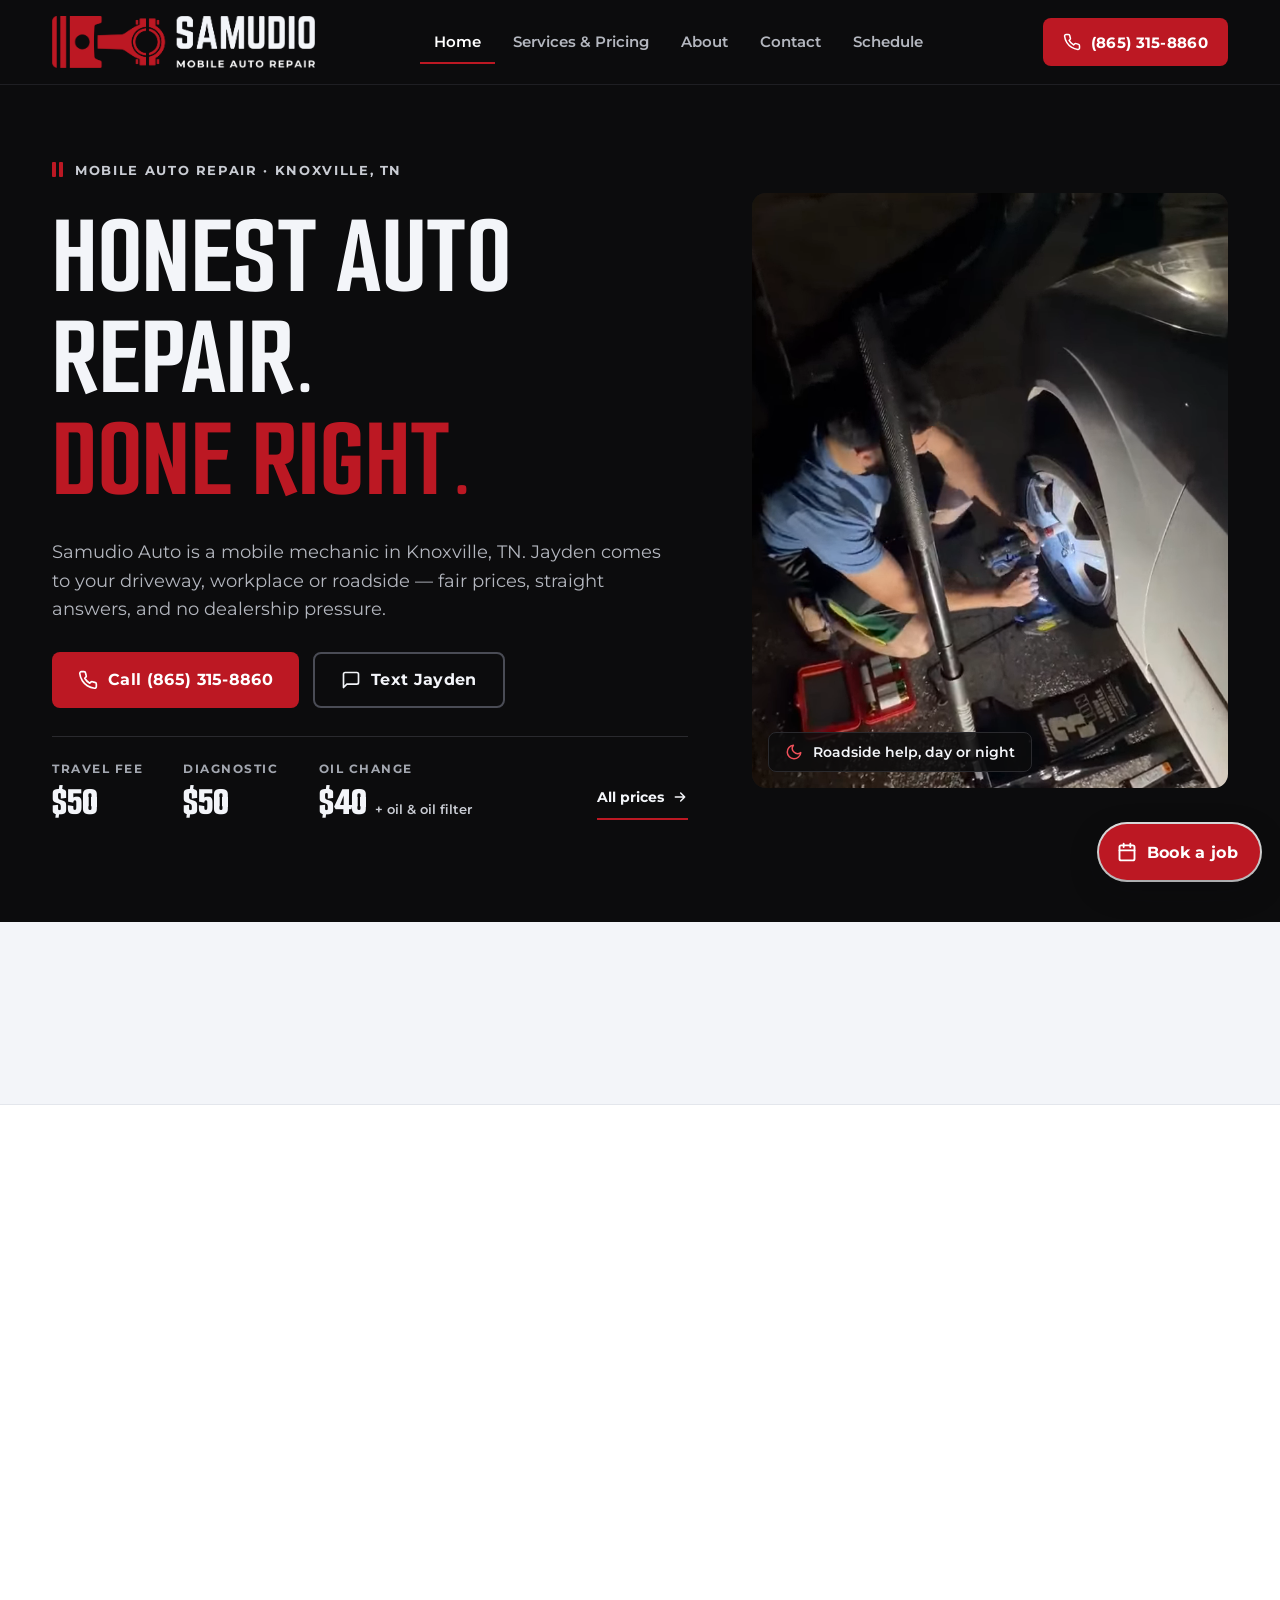
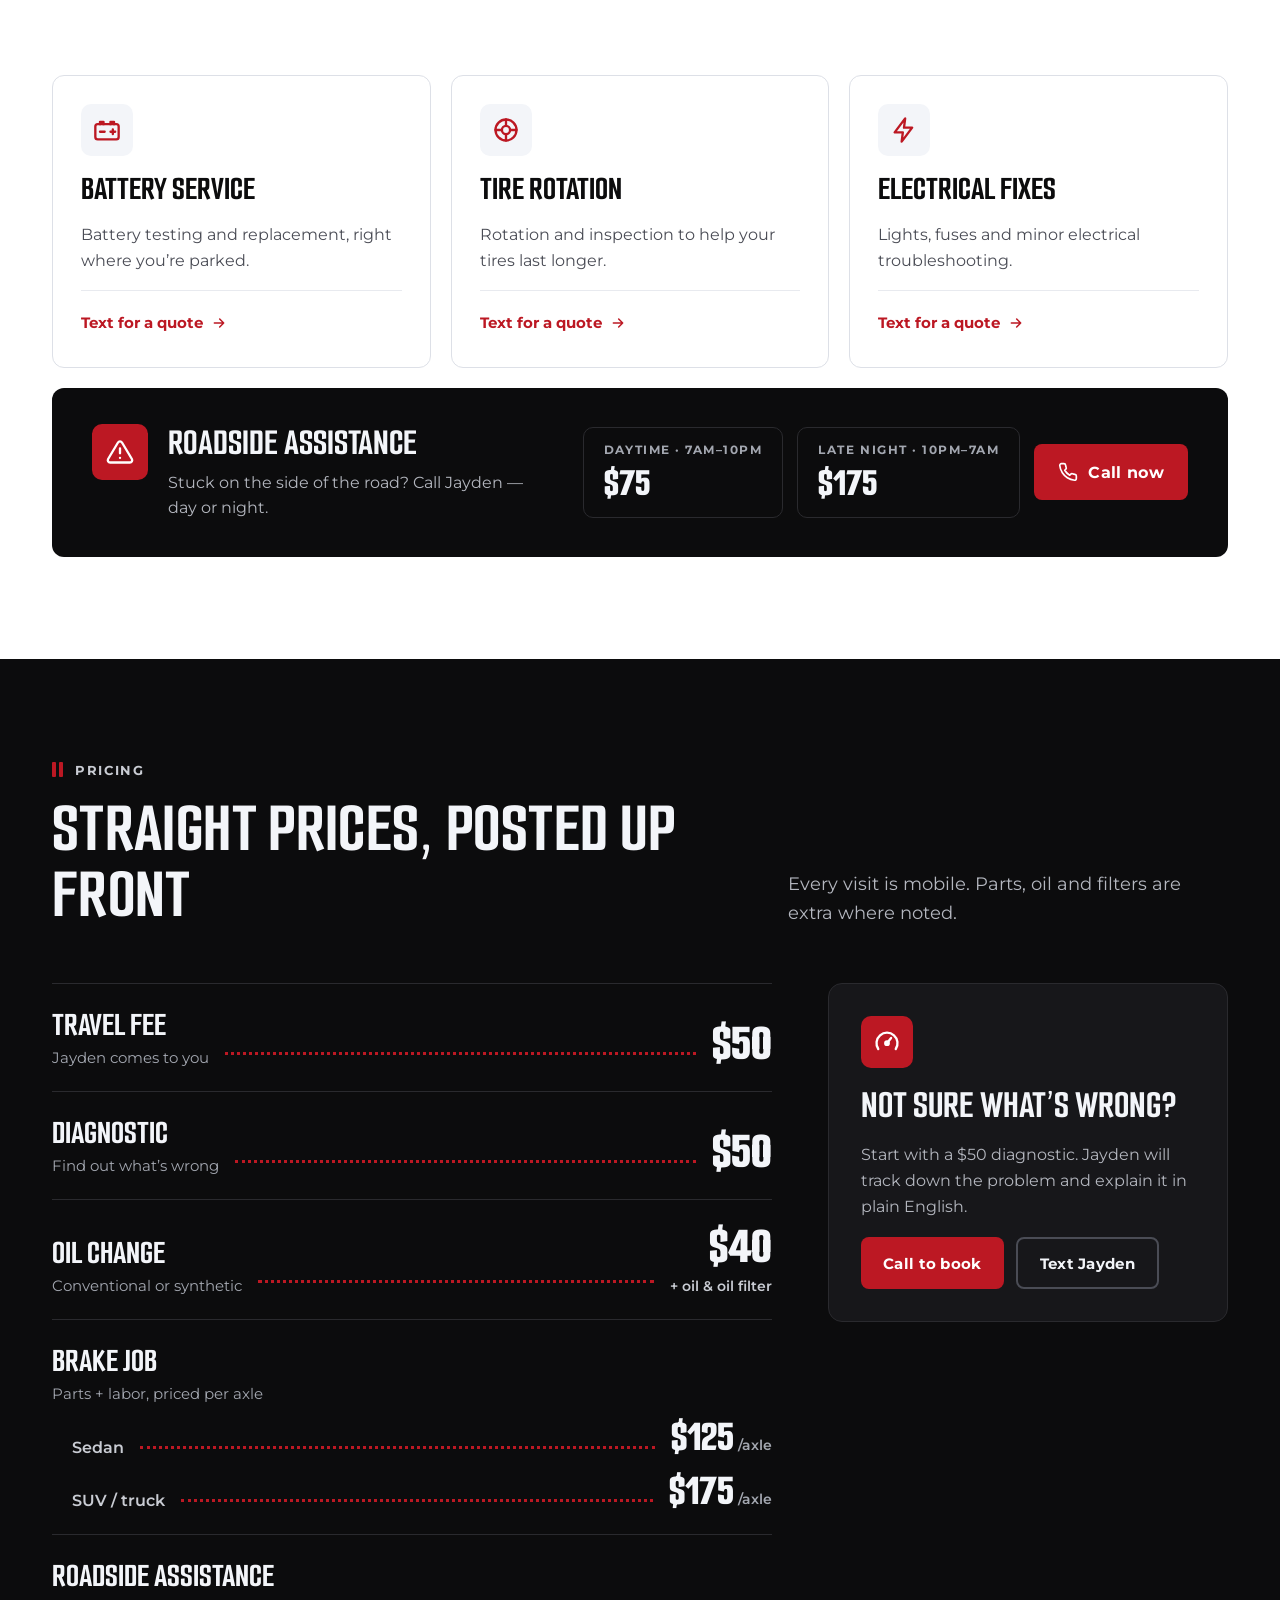
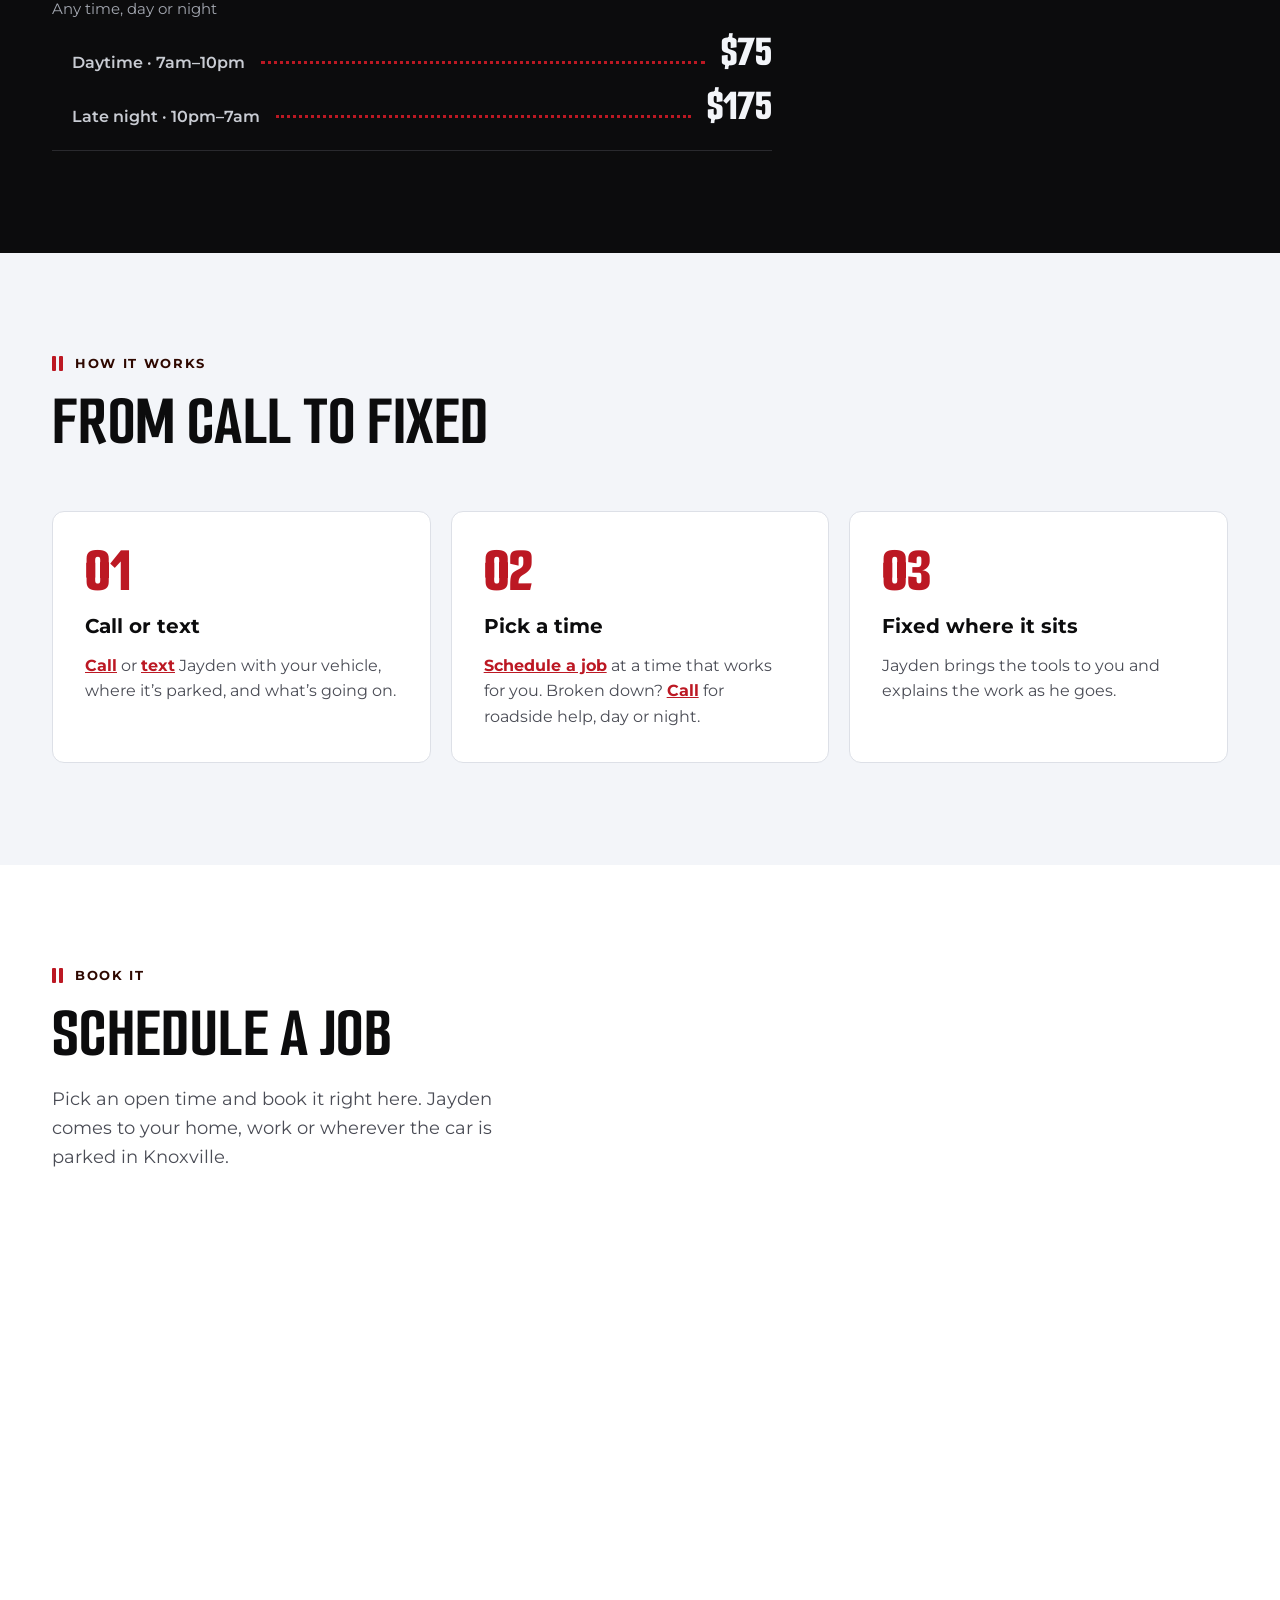
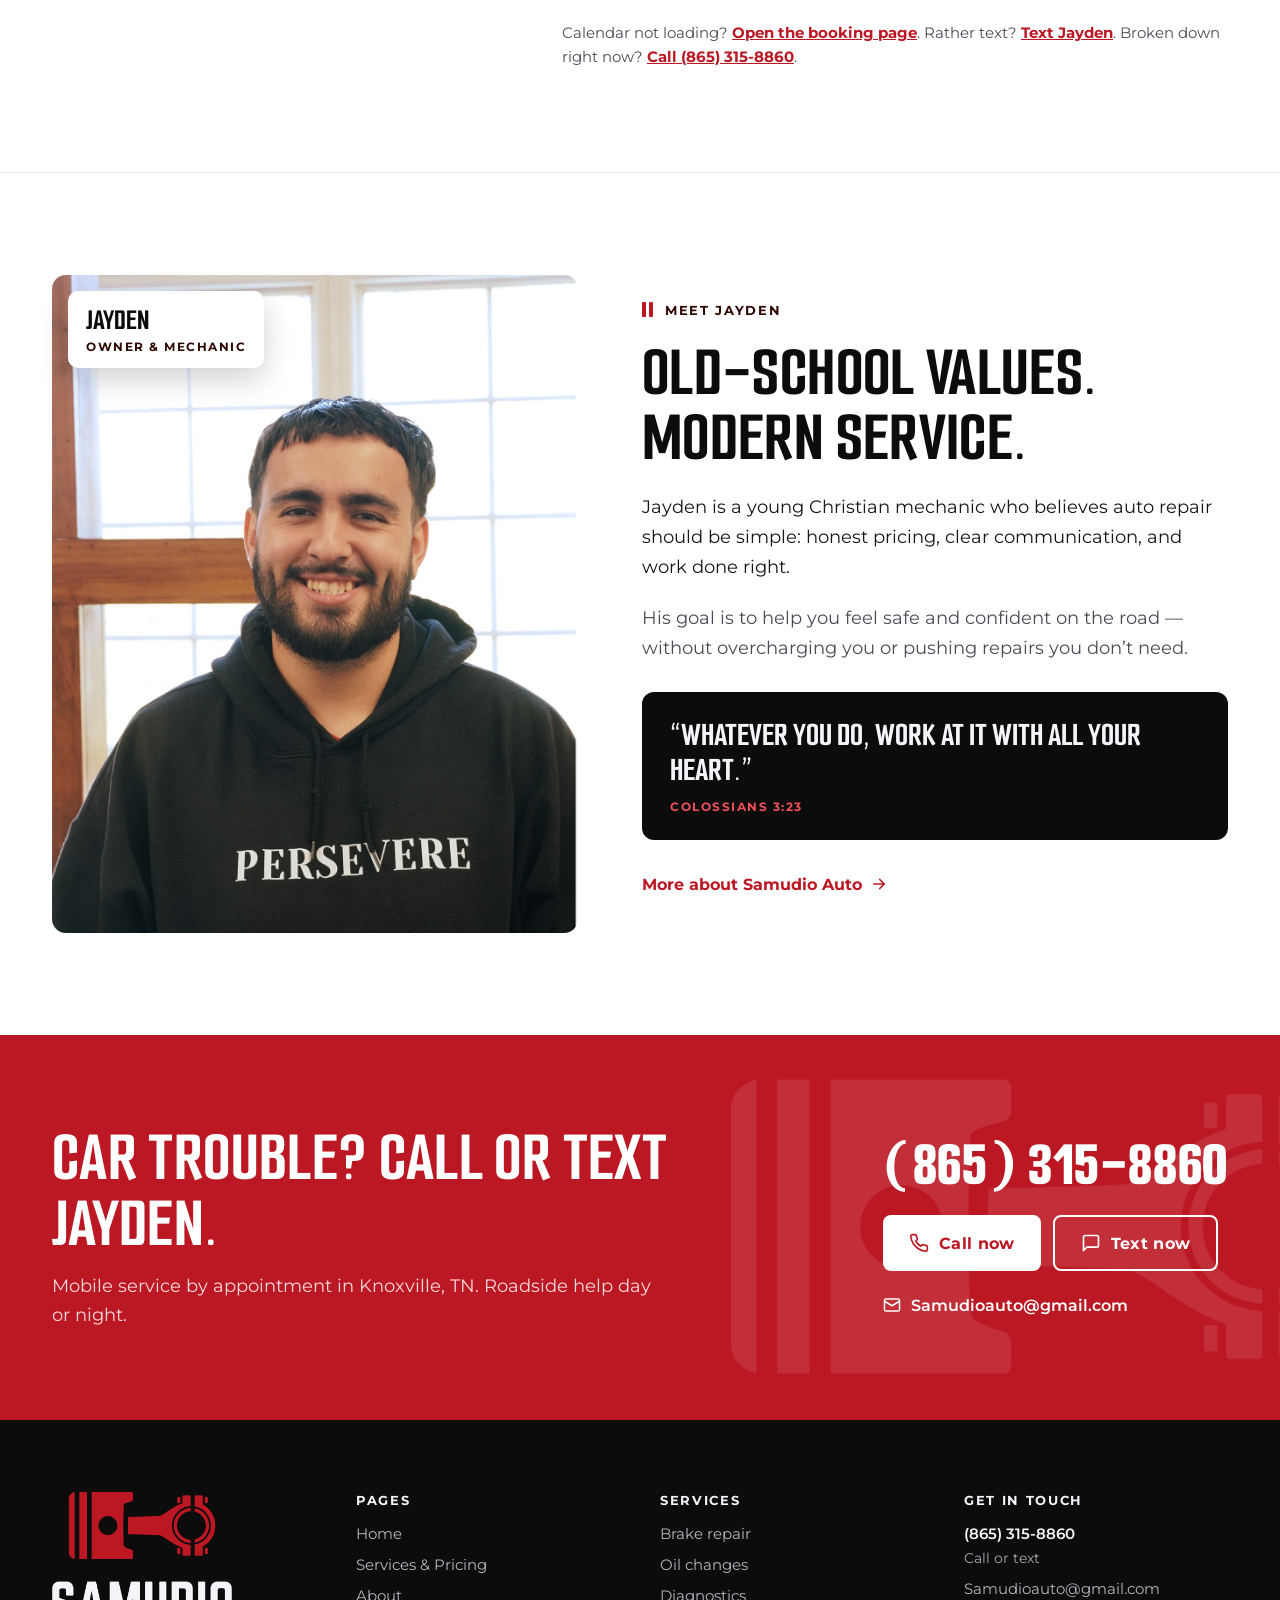
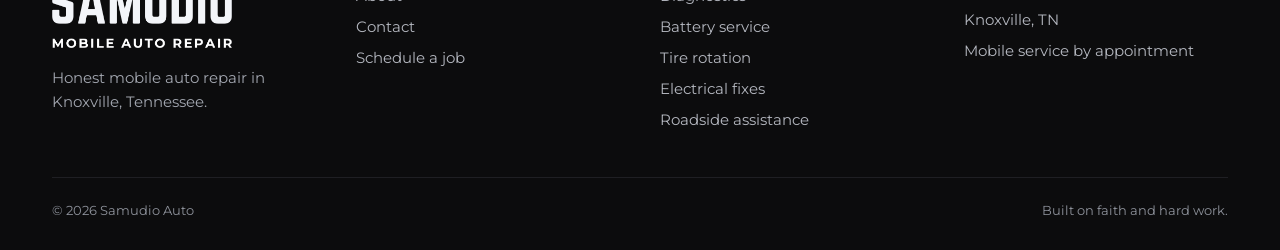
==== commit f5fcf258: "Add Koalendar booking and floating Book a job button - Schedule a job on Home and Contact now embeds" ====
--- a/site/index.html
+++ b/site/index.html
@@ -236,31 +236,11 @@
 <div style="flex: 1 1 340px; min-width: 0; display: flex; flex-direction: column; gap: 18px">
 <p style="margin: 0; display: flex; align-items: center; gap: 12px; font-size: 13px; font-weight: 700; letter-spacing: 0.127em; text-transform: uppercase; color: #2E0800"><span aria-hidden="true" style="display: flex; gap: 3px"><span style="display: block; width: 4px; height: 15px; border-radius: 1px; background: #BC1823"></span><span style="display: block; width: 4px; height: 15px; border-radius: 1px; background: #BC1823"></span></span><span>Book it</span></p>
 <h2 id="schedule-title" style="margin: 0; font-family: 'Smooch Sans', 'Arial Narrow', sans-serif; font-weight: 700; font-size: clamp(48px, 5.6vw, 84px); line-height: 0.92; letter-spacing: 0.005em; text-transform: uppercase; color: #0C0C0D">Schedule a job</h2>
-<p style="margin: 0; max-width: 440px; font-size: 18px; line-height: 1.6; color: #4A4C55">Pick the service and a day that works. Jayden comes to your home, work or wherever the car is parked in Knoxville.</p>
+<p style="margin: 0; max-width: 440px; font-size: 18px; line-height: 1.6; color: #4A4C55">Pick an open time and book it right here. Jayden comes to your home, work or wherever the car is parked in Knoxville.</p>
 </div>
 <div style="flex: 1 1 560px; min-width: 0">
-<form class="schedule-form" action="sms:+18653158860" method="get" novalidate style="display: flex; flex-direction: column; gap: 18px">
-<div style="display: grid; grid-template-columns: repeat(auto-fit, minmax(min(220px, 100%), 1fr)); gap: 18px">
-<label style="display: flex; flex-direction: column; gap: 8px; font-size: 14px; font-weight: 700; color: #16161A"><span>Name<span aria-hidden="true" style="color: #BC1823"> *</span></span><input type="text" name="name" autocomplete="name" required style="min-height: 52px; padding: 0 16px; box-sizing: border-box; border: 1px solid #C9CCD3; border-radius: 8px; background: #FFFFFF; font-family: inherit; font-size: 16px; font-weight: 500; color: #16161A"></label>
-<label style="display: flex; flex-direction: column; gap: 8px; font-size: 14px; font-weight: 700; color: #16161A"><span>Phone<span aria-hidden="true" style="color: #BC1823"> *</span></span><input type="tel" name="phone" autocomplete="tel" required style="min-height: 52px; padding: 0 16px; box-sizing: border-box; border: 1px solid #C9CCD3; border-radius: 8px; background: #FFFFFF; font-family: inherit; font-size: 16px; font-weight: 500; color: #16161A"></label>
-</div>
-<div style="display: grid; grid-template-columns: repeat(auto-fit, minmax(min(220px, 100%), 1fr)); gap: 18px">
-<label style="display: flex; flex-direction: column; gap: 8px; font-size: 14px; font-weight: 700; color: #16161A"><span>Service<span aria-hidden="true" style="color: #BC1823"> *</span></span><select name="service" required style="min-height: 52px; padding: 0 16px; box-sizing: border-box; border: 1px solid #C9CCD3; border-radius: 8px; background: #FFFFFF; font-family: inherit; font-size: 16px; font-weight: 500; color: #16161A"><option value="">Choose a service</option><option>Brake repair</option><option>Oil change</option><option>Diagnostics</option><option>Battery service</option><option>Tire rotation</option><option>Electrical fix</option><option>Roadside assistance</option><option>Something else</option></select></label>
-<label style="display: flex; flex-direction: column; gap: 8px; font-size: 14px; font-weight: 700; color: #16161A"><span>Vehicle</span><input type="text" name="vehicle" placeholder="Year, make and model" style="min-height: 52px; padding: 0 16px; box-sizing: border-box; border: 1px solid #C9CCD3; border-radius: 8px; background: #FFFFFF; font-family: inherit; font-size: 16px; font-weight: 500; color: #16161A"></label>
-</div>
-<div style="display: grid; grid-template-columns: repeat(auto-fit, minmax(min(220px, 100%), 1fr)); gap: 18px">
-<label style="display: flex; flex-direction: column; gap: 8px; font-size: 14px; font-weight: 700; color: #16161A"><span>Preferred day</span><input type="date" name="date" style="min-height: 52px; padding: 0 16px; box-sizing: border-box; border: 1px solid #C9CCD3; border-radius: 8px; background: #FFFFFF; font-family: inherit; font-size: 16px; font-weight: 500; color: #16161A"></label>
-<label style="display: flex; flex-direction: column; gap: 8px; font-size: 14px; font-weight: 700; color: #16161A"><span>Time of day</span><select name="time" style="min-height: 52px; padding: 0 16px; box-sizing: border-box; border: 1px solid #C9CCD3; border-radius: 8px; background: #FFFFFF; font-family: inherit; font-size: 16px; font-weight: 500; color: #16161A"><option value="">Any time</option><option>Morning</option><option>Afternoon</option><option>Evening</option></select></label>
-</div>
-<label style="display: flex; flex-direction: column; gap: 8px; font-size: 14px; font-weight: 700; color: #16161A"><span>Where’s the car?<span aria-hidden="true" style="color: #BC1823"> *</span></span><input type="text" name="location" autocomplete="street-address" required placeholder="Address or nearest cross streets in Knoxville" style="min-height: 52px; padding: 0 16px; box-sizing: border-box; border: 1px solid #C9CCD3; border-radius: 8px; background: #FFFFFF; font-family: inherit; font-size: 16px; font-weight: 500; color: #16161A"></label>
-<label style="display: flex; flex-direction: column; gap: 8px; font-size: 14px; font-weight: 700; color: #16161A"><span>What’s going on?</span><textarea name="details" rows="4" placeholder="Noises, warning lights, when it started…" style="padding: 14px 16px; box-sizing: border-box; border: 1px solid #C9CCD3; border-radius: 8px; background: #FFFFFF; font-family: inherit; font-size: 16px; font-weight: 500; line-height: 1.5; color: #16161A; resize: vertical"></textarea></label>
-<p class="schedule-error" role="alert" style="margin: 0; font-size: 15px; font-weight: 600; color: #BC1823"></p>
-<div style="display: flex; flex-wrap: wrap; align-items: center; gap: 14px 24px; margin-top: 6px">
-<button type="submit" style="display: inline-flex; align-items: center; justify-content: center; gap: 10px; min-height: 56px; padding: 0 28px; box-sizing: border-box; border: 0; border-radius: 8px; background: #BC1823; color: #FFFFFF; font-family: inherit; font-size: 16px; font-weight: 700; letter-spacing: 0.02em; cursor: pointer">Text my request<svg aria-hidden="true" width="18" height="18" viewBox="0 0 24 24" fill="none" stroke="currentColor" stroke-width="2.25" stroke-linecap="round" stroke-linejoin="round"><path d="M5 12h14M13 6l6 6-6 6"></path></svg></button>
-<button type="submit" name="via" value="email" style="display: inline-flex; align-items: center; justify-content: center; min-height: 56px; padding: 0 22px; box-sizing: border-box; border: 1px solid #C9CCD3; border-radius: 8px; background: #FFFFFF; color: #0C0C0D; font-family: inherit; font-size: 16px; font-weight: 700; cursor: pointer">Email it instead</button>
-</div>
-<p style="margin: 0; font-size: 15px; line-height: 1.6; color: #4A4C55">This opens your texting or email app with your request filled in, ready to send to Jayden. He’ll get back to you to lock in a time. Need help right now? <a href="tel:+18653158860" style="font-weight: 700; color: #BC1823">Call (865) 315-8860</a></p>
-</form>
+<div class="koalendar-inline" style="min-height: 640px; border-radius: 12px; overflow: hidden"><div id="inline-widget-samudioauto"></div></div>
+<p style="margin: 14px 0 0; font-size: 15px; line-height: 1.6; color: #4A4C55">Calendar not loading? <a href="https://koalendar.com/e/samudioauto" target="_blank" rel="noopener" style="font-weight: 700; color: #BC1823">Open the booking page</a>. Rather text? <a href="sms:+18653158860" style="font-weight: 700; color: #BC1823">Text Jayden</a>. Broken down right now? <a href="tel:+18653158860" style="font-weight: 700; color: #BC1823">Call (865) 315-8860</a>.</p>
 </div>
 </div>
 </section>
@@ -349,6 +329,11 @@
 </footer>
 
 </div>
+<a href="https://koalendar.com/e/samudioauto" class="book-fab" target="_blank" rel="noopener" aria-haspopup="dialog"><svg aria-hidden="true" width="20" height="20" viewBox="0 0 24 24" fill="none" stroke="currentColor" stroke-width="2.25" stroke-linecap="round" stroke-linejoin="round"><rect x="3" y="4" width="18" height="18" rx="2"></rect><path d="M16 2v4M8 2v4M3 10h18"></path></svg><span>Book a job</span></a>
+<dialog class="book-dialog" aria-label="Book a job with Samudio Auto">
+<div class="book-dialog__bar"><span>Book a job</span><button type="button" class="book-dialog__close" aria-label="Close booking"><svg aria-hidden="true" width="22" height="22" viewBox="0 0 24 24" fill="none" stroke="currentColor" stroke-width="2.25" stroke-linecap="round"><path d="M6 6l12 12M18 6L6 18"></path></svg></button></div>
+<iframe title="Samudio Auto booking calendar" data-src="https://koalendar.com/e/samudioauto?embed=true" loading="lazy"></iframe>
+</dialog>
 <div class="mobile-callbar">
 <a class="cb-call" href="tel:+18653158860"><svg aria-hidden="true" width="18" height="18" viewBox="0 0 24 24" fill="none" stroke="currentColor" stroke-width="2" stroke-linecap="round" stroke-linejoin="round"><path d="M22 16.92v3a2 2 0 0 1-2.18 2 19.79 19.79 0 0 1-8.63-3.07 19.5 19.5 0 0 1-6-6 19.79 19.79 0 0 1-3.07-8.67A2 2 0 0 1 4.11 2h3a2 2 0 0 1 2 1.72 12.84 12.84 0 0 0 .7 2.81 2 2 0 0 1-.45 2.11L8.09 9.91a16 16 0 0 0 6 6l1.27-1.27a2 2 0 0 1 2.11-.45 12.84 12.84 0 0 0 2.81.7A2 2 0 0 1 22 16.92z"></path></svg>Call</a>
 <a class="cb-text" href="sms:+18653158860"><svg aria-hidden="true" width="18" height="18" viewBox="0 0 24 24" fill="none" stroke="currentColor" stroke-width="2" stroke-linecap="round" stroke-linejoin="round"><path d="M21 15a2 2 0 0 1-2 2H7l-4 4V5a2 2 0 0 1 2-2h14a2 2 0 0 1 2 2z"></path></svg>Text</a>
--- a/site/assets/site.css
+++ b/site/assets/site.css
@@ -143,6 +143,45 @@
 @keyframes piston-land { from { transform: rotate(-900deg) scale(0.4); opacity: 0; } 20% { opacity: 1; } to { transform: rotate(0) scale(1); opacity: 1; } }
 @keyframes wordmark-rise { from { opacity: 0; transform: translateY(16px); } to { opacity: 1; transform: none; } }
 
-.schedule-error:empty { display: none; }
 
 footer a:hover { text-decoration: underline !important; color: #FFFFFF !important; }
+
+/* ---------- Floating "Book a job" button + booking dialog ---------- */
+.book-fab {
+  position: fixed; right: 20px; bottom: 20px; z-index: 900;
+  display: inline-flex; align-items: center; gap: 10px;
+  min-height: 56px; padding: 0 22px 0 18px; box-sizing: border-box;
+  border-radius: 999px; background: var(--red); color: #FFFFFF !important;
+  font-family: var(--font-body); font-size: 16px; font-weight: 700; letter-spacing: 0.02em;
+  text-decoration: none; box-shadow: 0 10px 28px rgba(12, 12, 13, 0.35), 0 0 0 2px rgba(255, 255, 255, 0.9);
+  transition: transform 0.25s ease, opacity 0.25s ease, background-color 0.2s ease;
+}
+.book-fab:hover { background: var(--red-dark); transform: translateY(-2px); }
+.book-fab.is-hidden { opacity: 0; transform: translateY(16px); pointer-events: none; }
+@media (max-width: 820px) {
+  /* Sit above the fixed Call/Text bar. */
+  .book-fab { bottom: calc(84px + env(safe-area-inset-bottom, 0px)); right: 16px; min-height: 52px; }
+}
+.book-dialog {
+  width: min(960px, calc(100vw - 32px)); height: min(820px, calc(100dvh - 32px));
+  max-width: none; max-height: none; padding: 0; border: 0; border-radius: 14px;
+  background: #FFFFFF; overflow: hidden; display: none; flex-direction: column;
+}
+.book-dialog[open] { display: flex; }
+.book-dialog::backdrop { background: rgba(12, 12, 13, 0.72); }
+.book-dialog__bar {
+  display: flex; align-items: center; justify-content: space-between;
+  padding: 10px 10px 10px 20px; background: var(--ink); color: var(--steel);
+  font-family: var(--font-display); font-weight: 700; font-size: 28px; text-transform: uppercase; line-height: 1;
+}
+.book-dialog__close {
+  display: flex; align-items: center; justify-content: center; width: 44px; height: 44px;
+  border: 0; border-radius: 8px; background: transparent; color: var(--steel); cursor: pointer;
+}
+.book-dialog__close:hover { background: var(--char); }
+.book-dialog iframe { flex: 1; width: 100%; border: 0; }
+html.book-open { overflow: hidden; }
+@media (max-width: 600px) {
+  .book-dialog { width: 100vw; height: 100dvh; border-radius: 0; }
+}
+@media (prefers-reduced-motion: reduce) { .book-fab { transition: none; } }
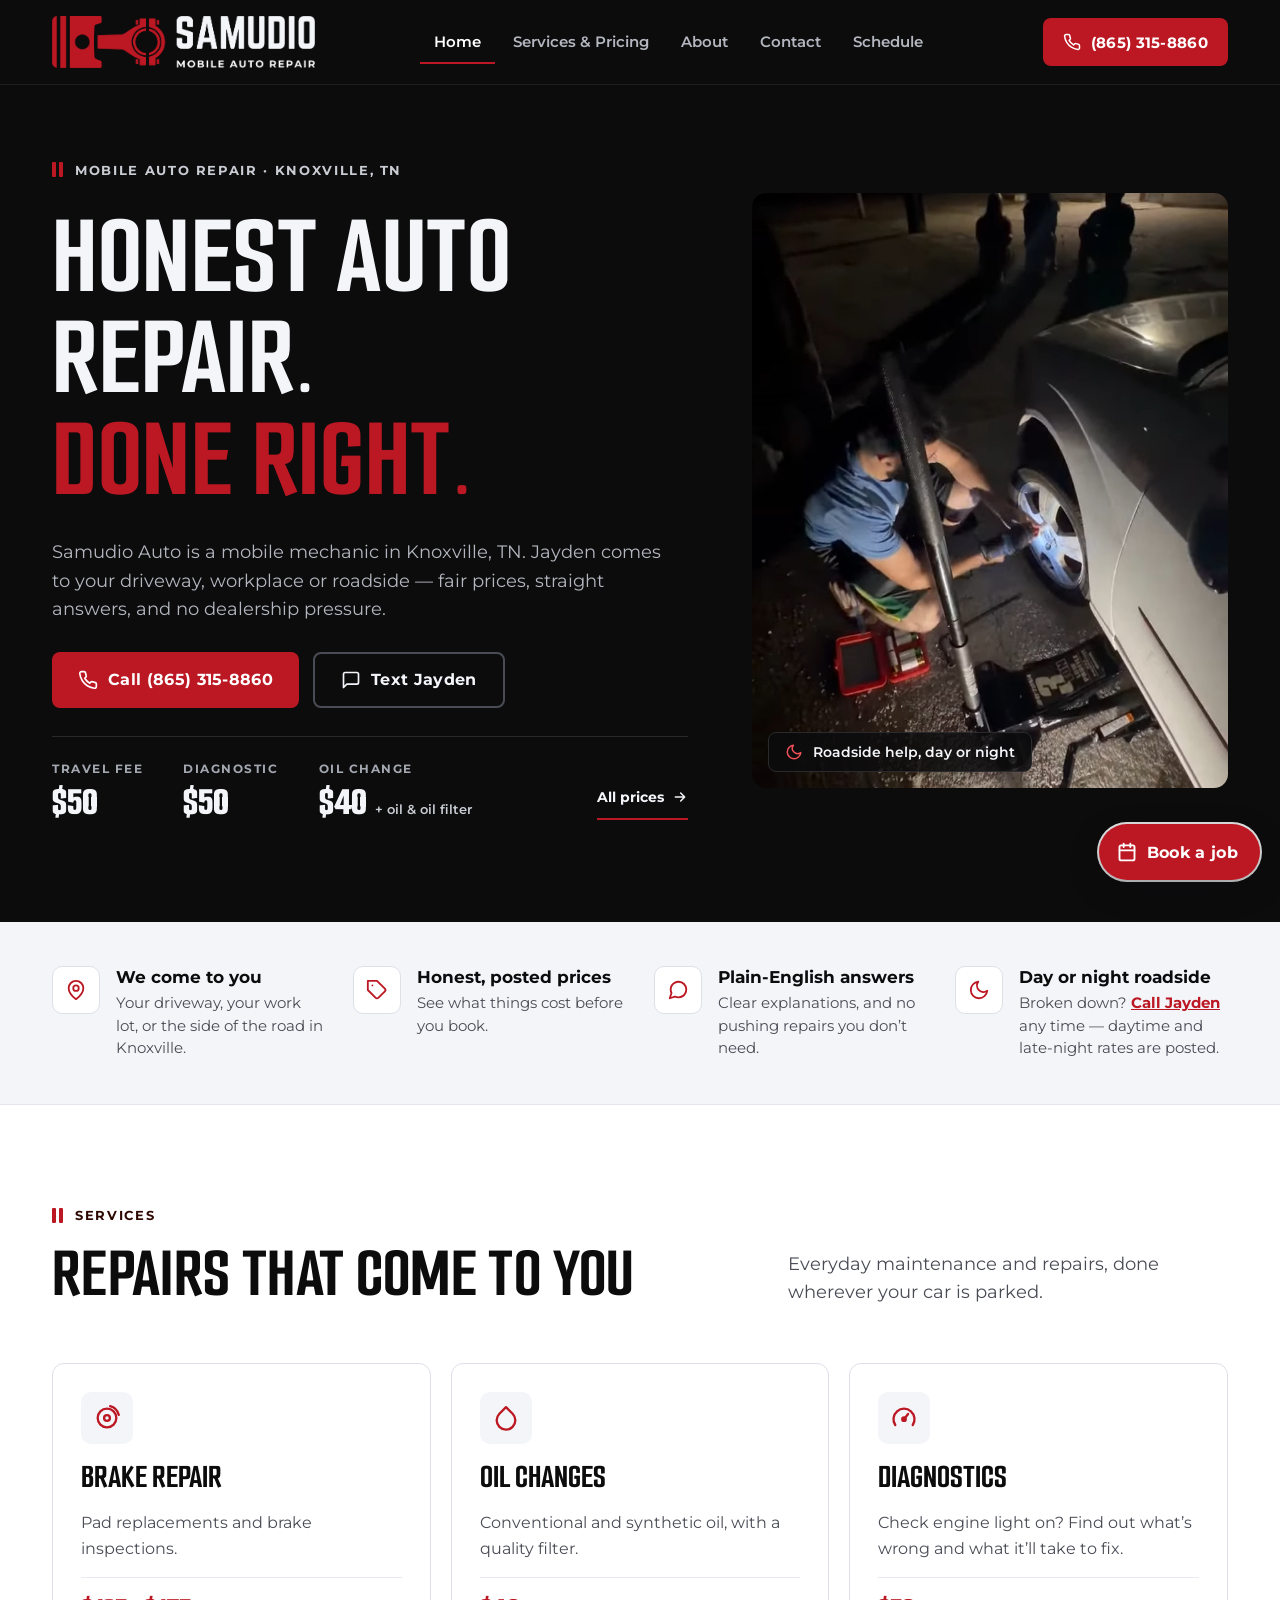
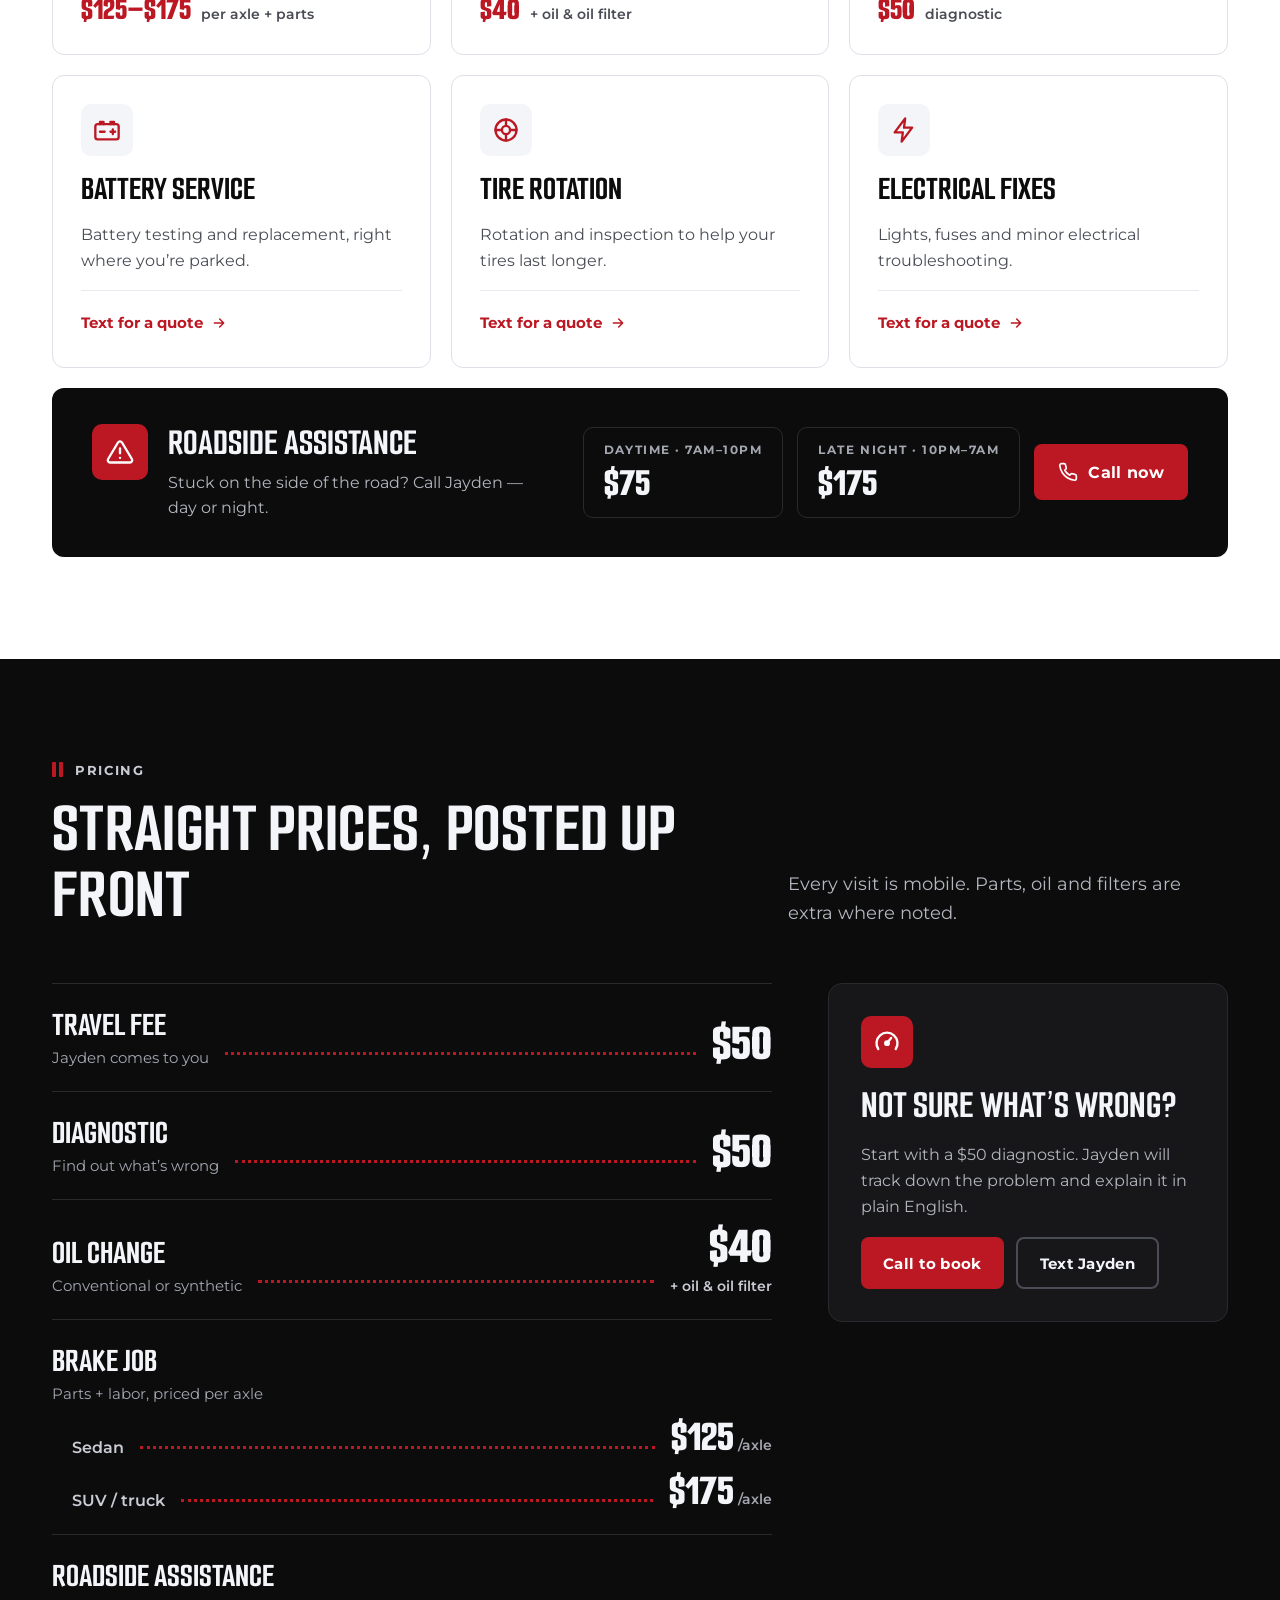
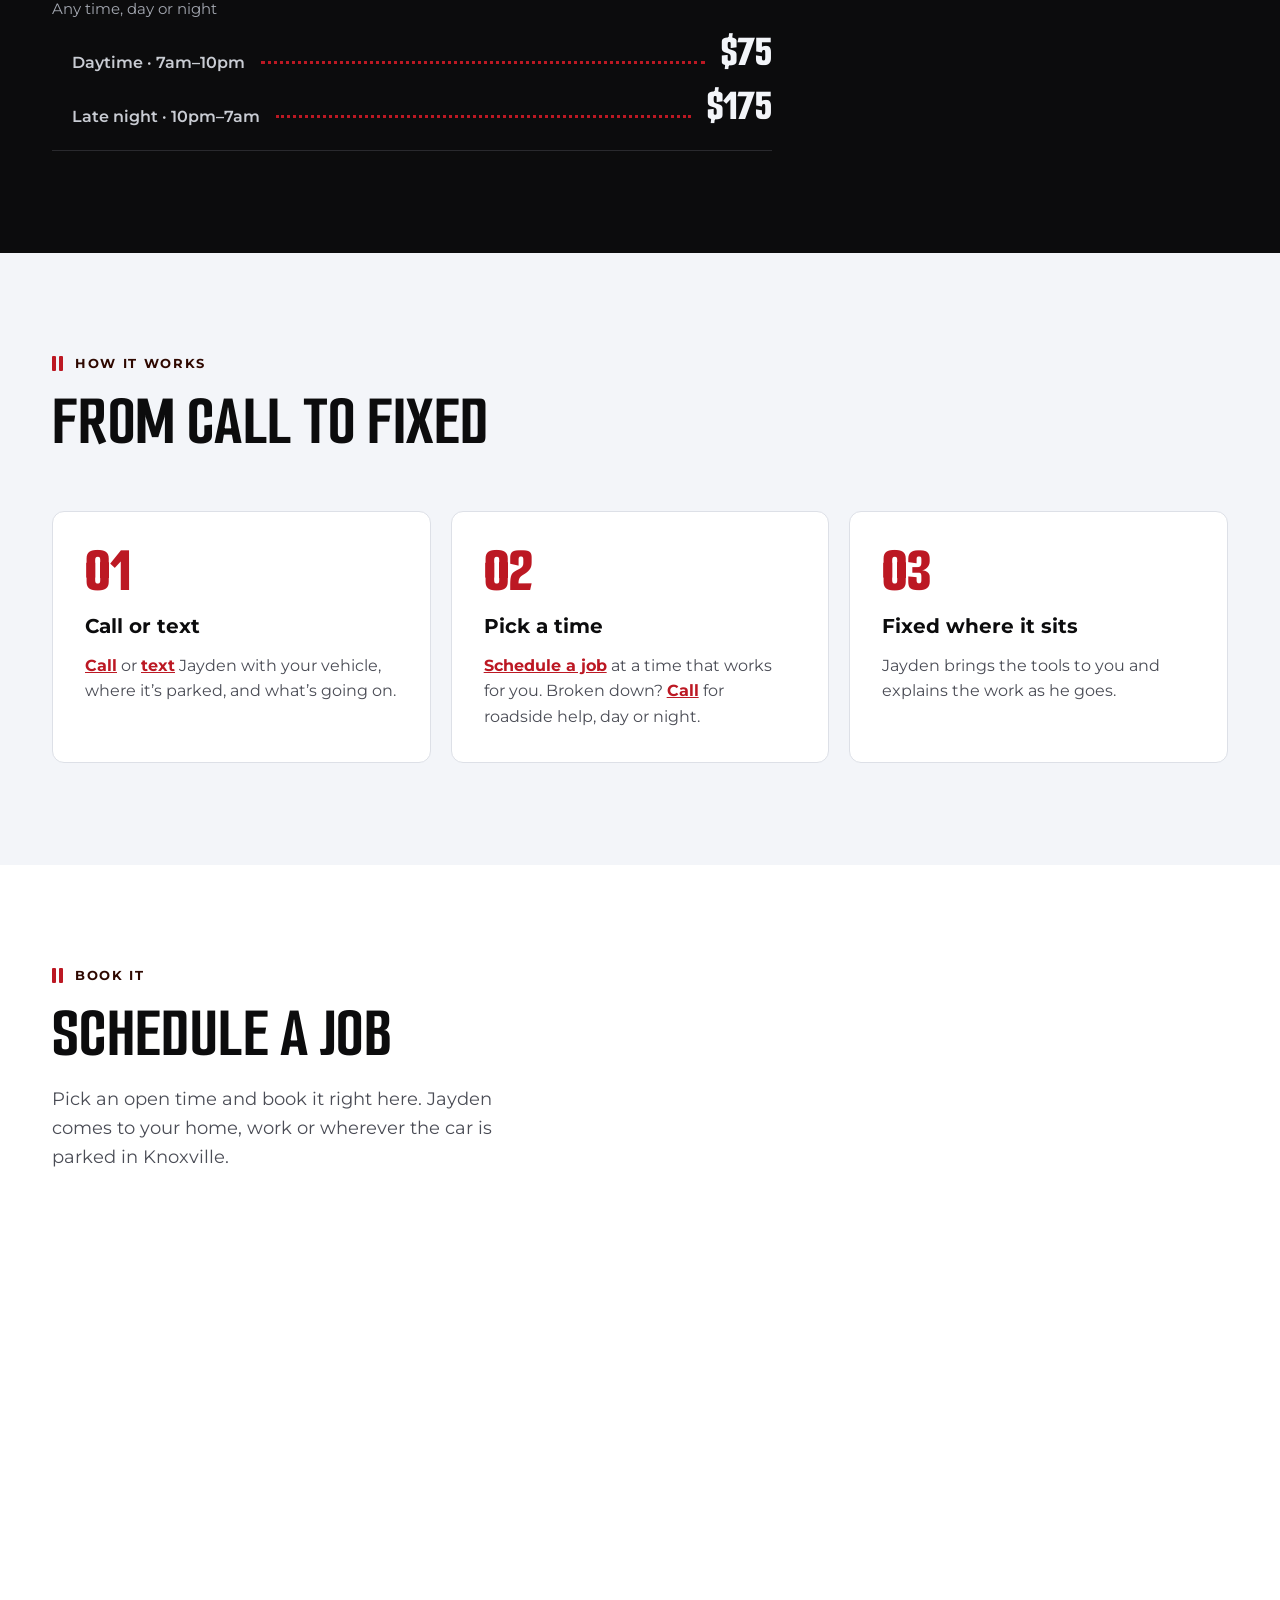
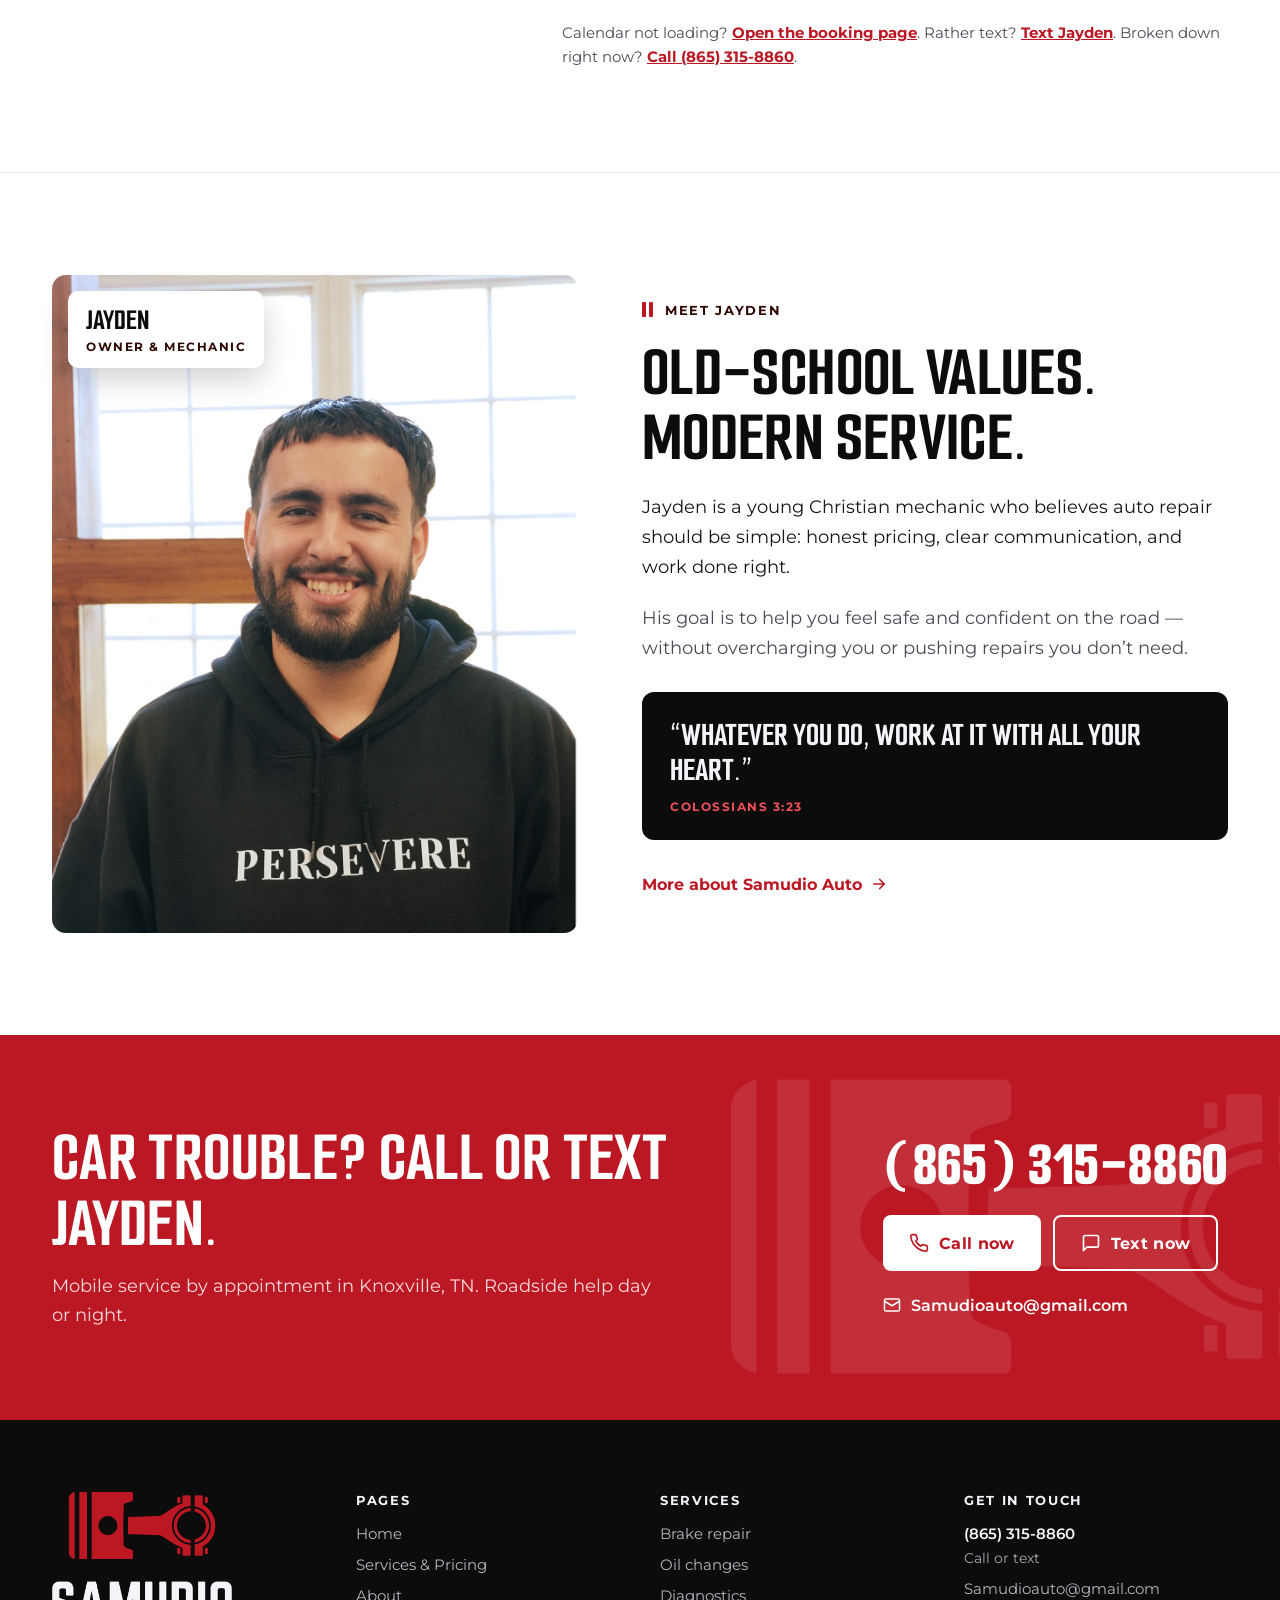
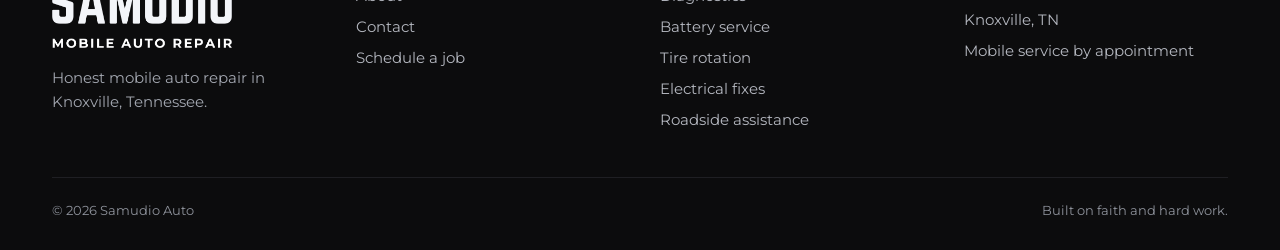
==== commit 42bc4058: "Keep the header pinned to the top while scrolling Header is sticky on every page with a soft shadow " ====
--- a/site/index.html
+++ b/site/index.html
@@ -18,7 +18,7 @@
 <div class="wipe" aria-hidden="true"><div class="wipe-panel"><div class="wipe-mark"><img class="wipe-piston" src="assets/logo/samudio-piston-red.png" alt="" width="558" height="257"><img class="wipe-wordmark" src="assets/logo/samudio-wordmark-light.png" alt="" width="684" height="254"></div></div></div>
 <div style="display: flex; flex-direction: column; min-height: 100vh; background: #FFFFFF; color: #16161A; font-family: 'Montserrat', 'Helvetica Neue', Arial, sans-serif; -webkit-font-smoothing: antialiased">
 
-<header style="background: #0C0C0D; border-bottom: 1px solid #1F1F23">
+<header class="site-header" style="background: #0C0C0D; border-bottom: 1px solid #1F1F23">
 <div style="max-width: 1240px; margin: 0 auto; padding: 16px clamp(20px, 4vw, 32px); box-sizing: border-box; display: flex; flex-wrap: wrap; align-items: center; justify-content: space-between; gap: 12px 32px">
 <a href="index.html" aria-label="Samudio Auto home" style="display: flex; align-items: center; text-decoration: none"><img src="assets/logo/samudio-logo-horizontal-light.png" alt="Samudio Mobile Auto Repair" width="263" height="52" style="display: block; height: 52px; width: auto"></a>
 <button type="button" class="menu-btn" aria-controls="site-nav" aria-expanded="false" aria-label="Open menu"><svg aria-hidden="true" width="22" height="22" viewBox="0 0 24 24" fill="none" stroke="currentColor" stroke-width="2" stroke-linecap="round" stroke-linejoin="round"><path d="M3 6h18M3 12h18M3 18h18"></path></svg></button>
--- a/site/assets/site.css
+++ b/site/assets/site.css
@@ -185,3 +185,13 @@
   .book-dialog { width: 100vw; height: 100dvh; border-radius: 0; }
 }
 @media (prefers-reduced-motion: reduce) { .book-fab { transition: none; } }
+
+/* ---------- Sticky header ----------
+   The header stays pinned to the top while you scroll. scroll-padding keeps
+   in-page jumps (like #schedule) from landing underneath it. */
+.site-header {
+  position: sticky; top: 0; z-index: 800;
+  transition: box-shadow 0.2s ease;
+}
+html.is-scrolled .site-header { box-shadow: 0 6px 20px rgba(0, 0, 0, 0.35); }
+html { scroll-padding-top: 100px; }
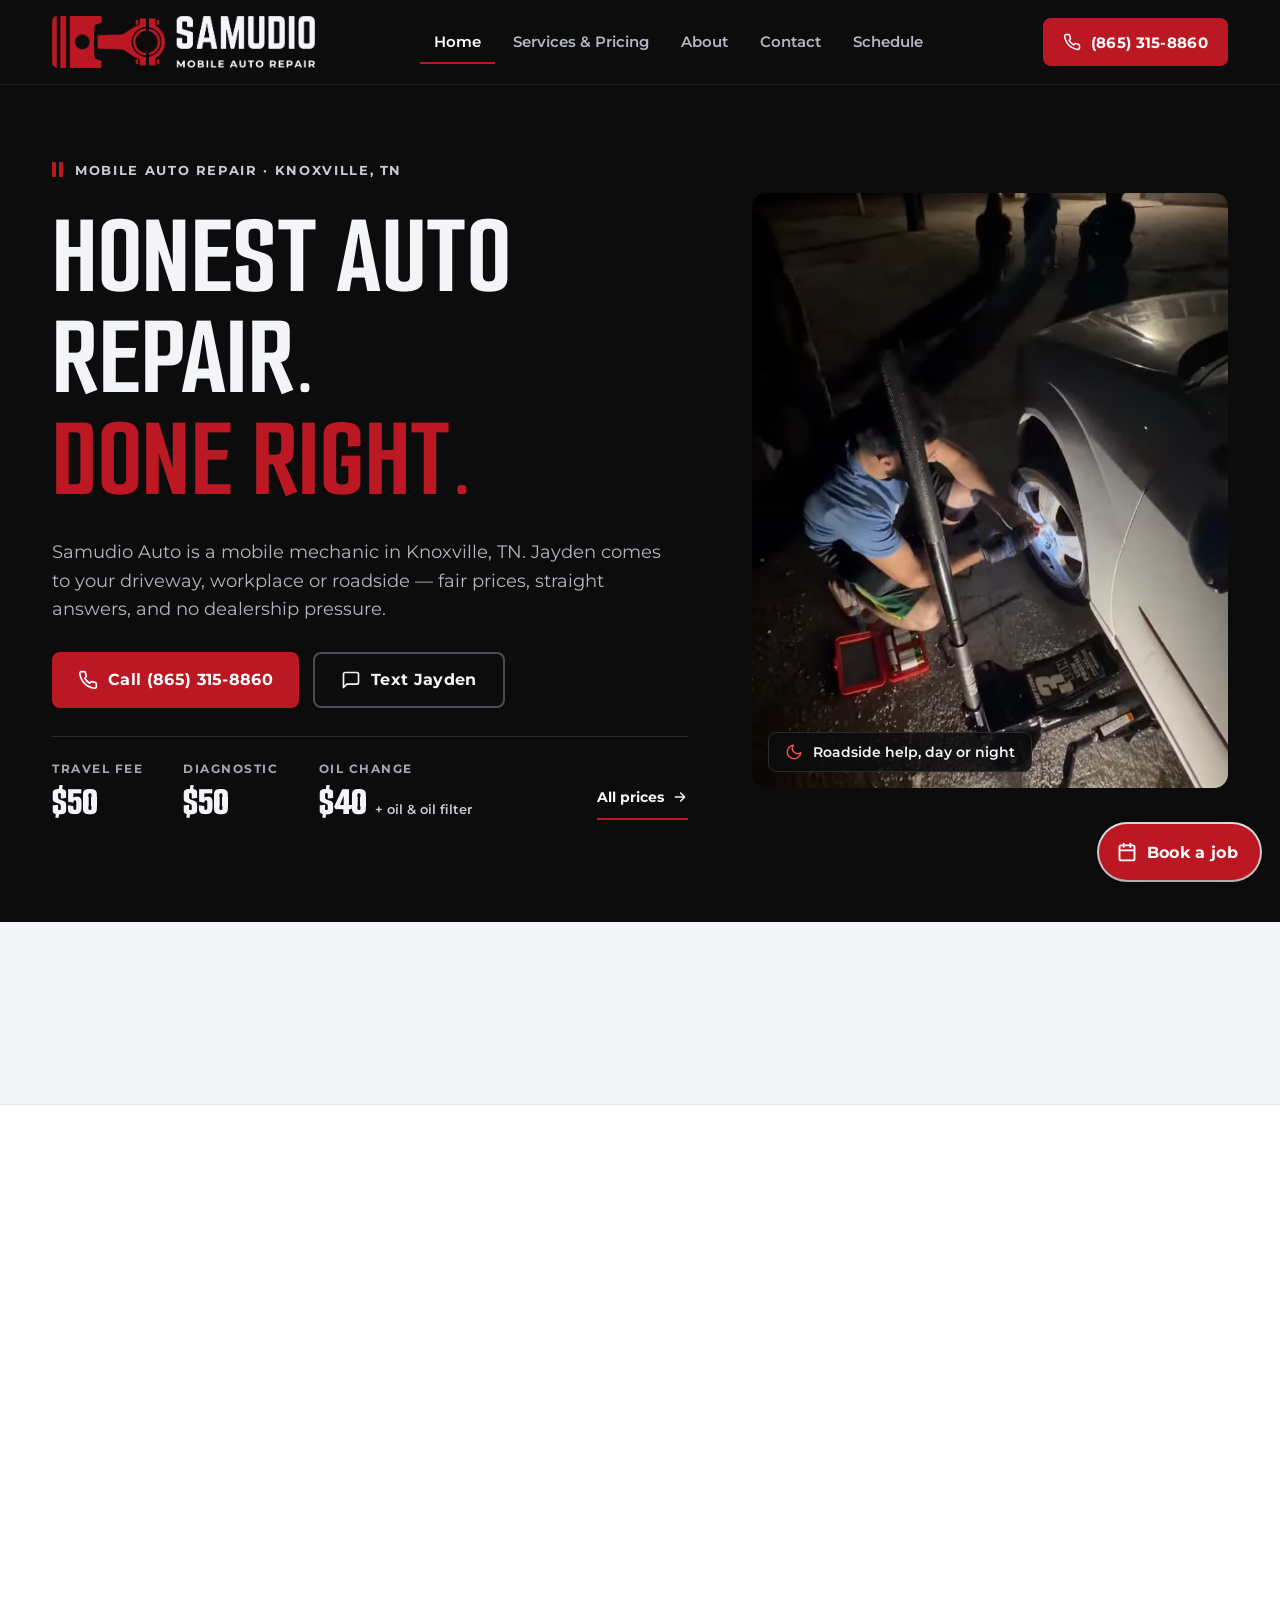
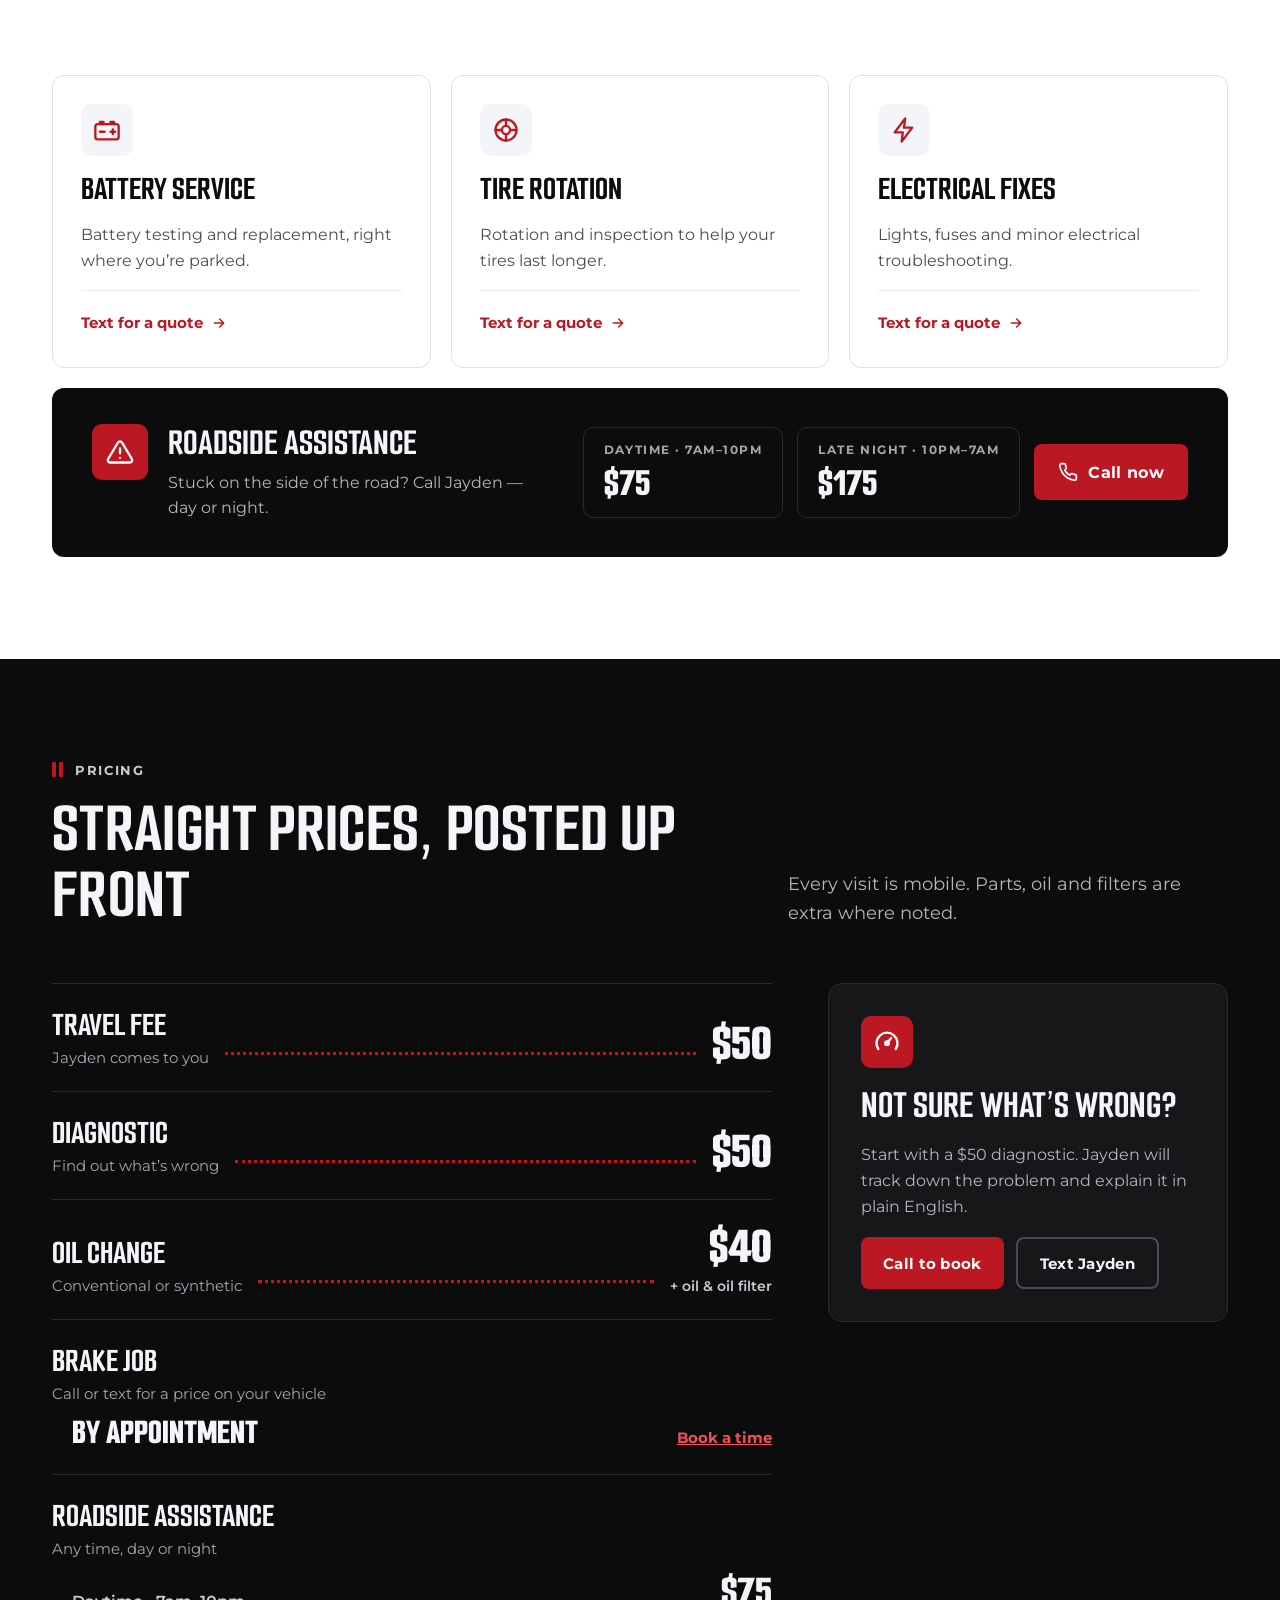
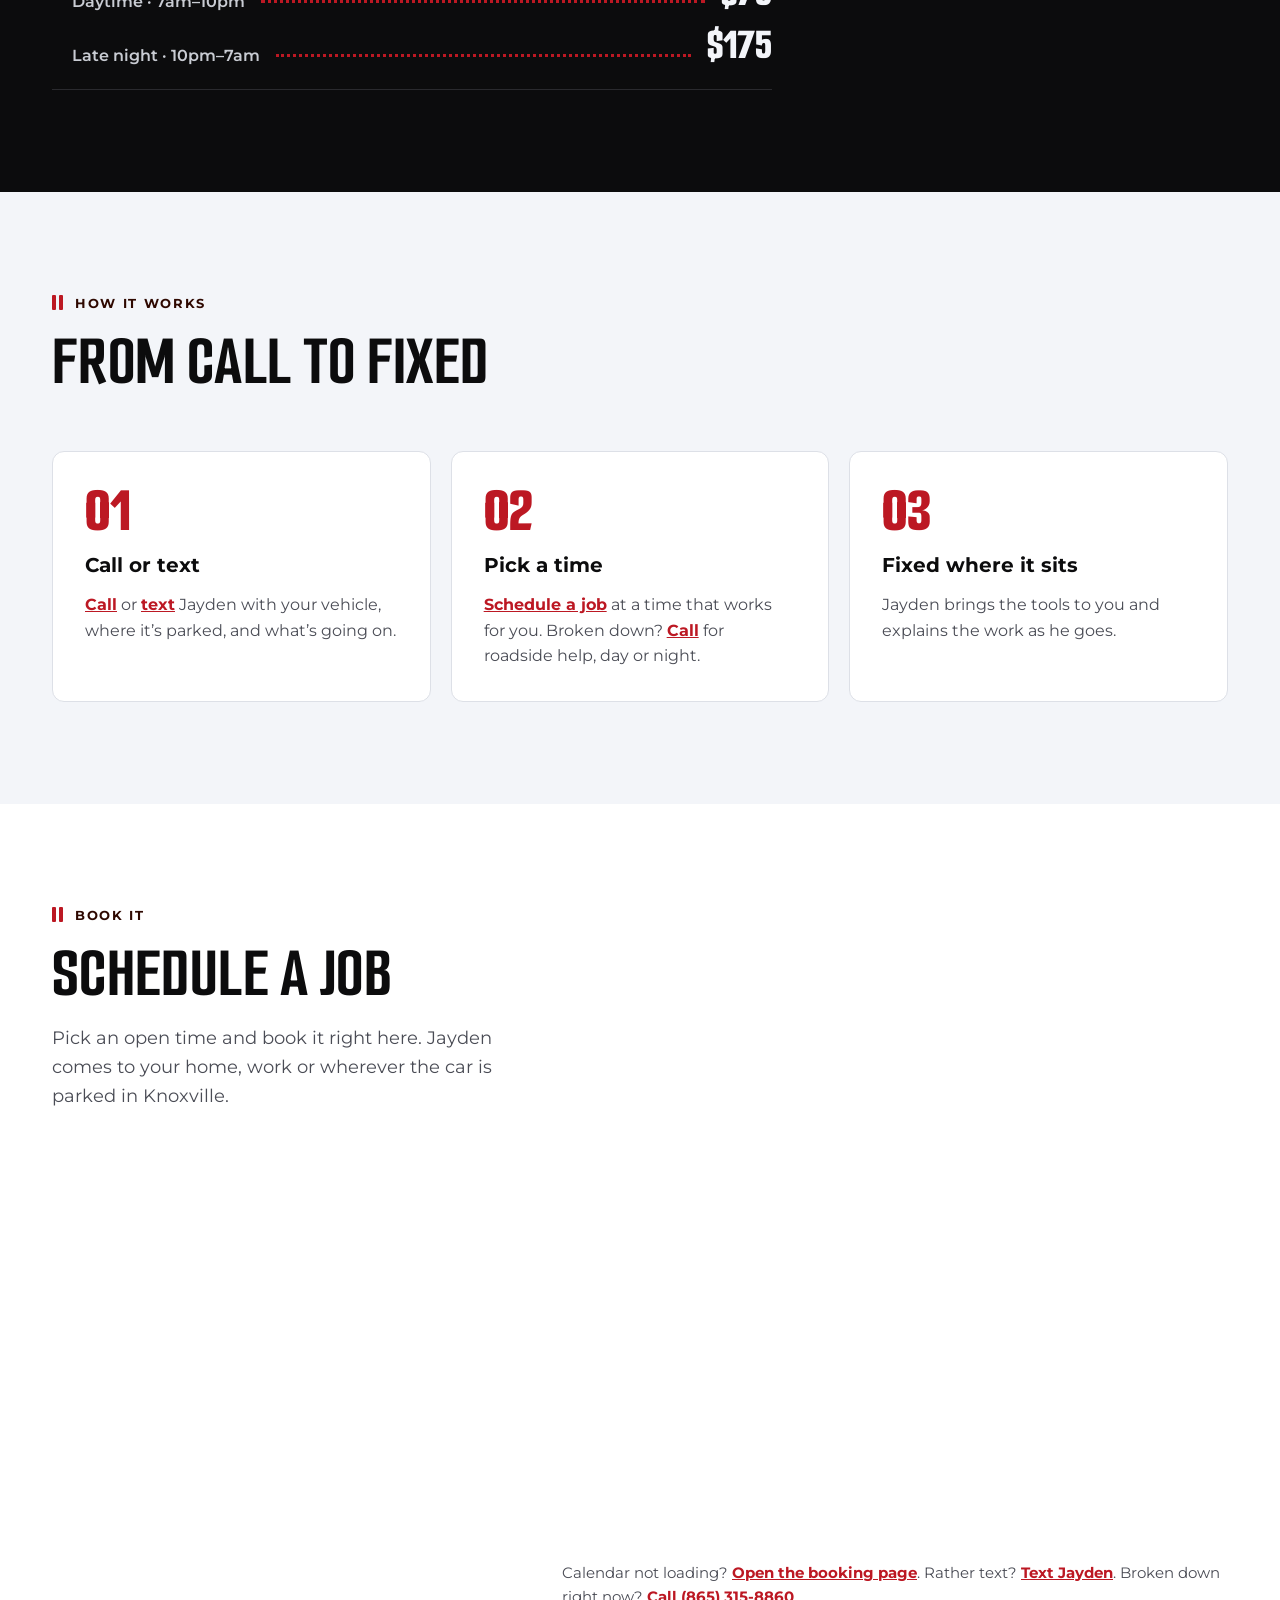
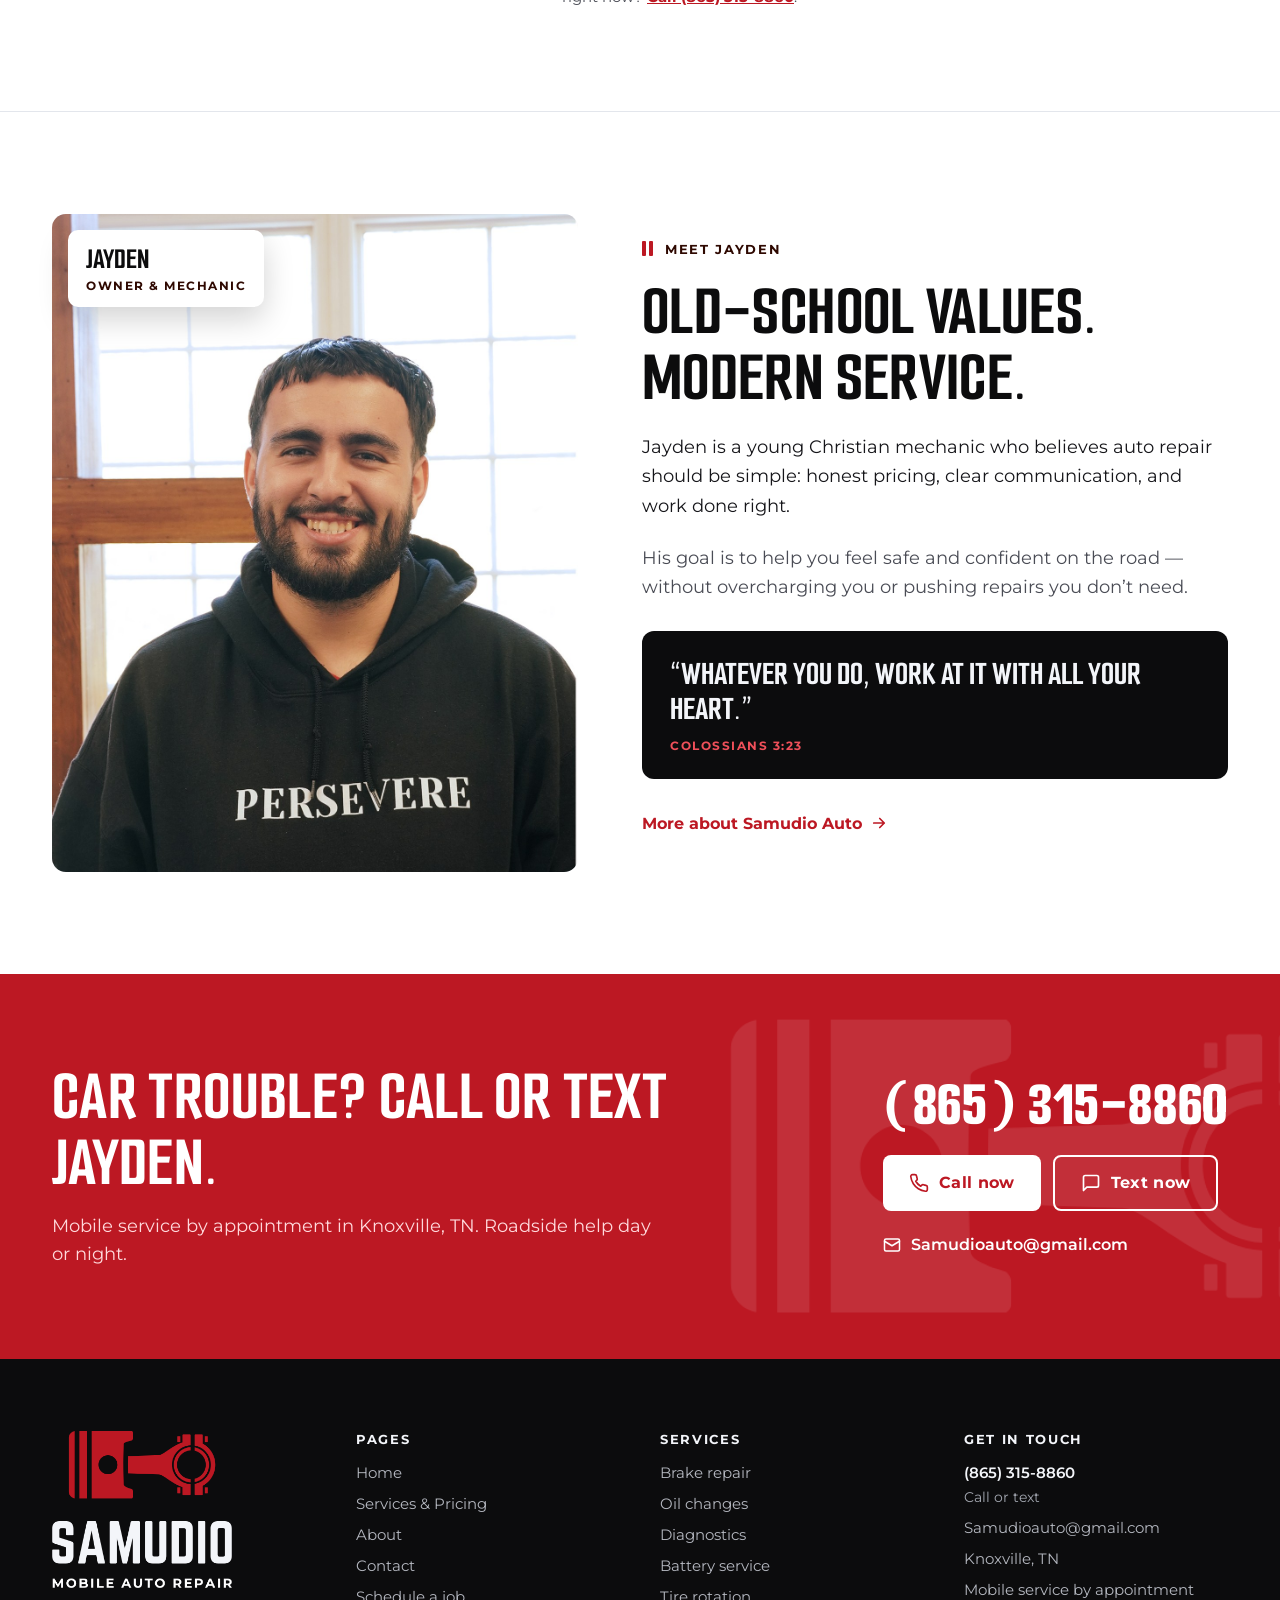
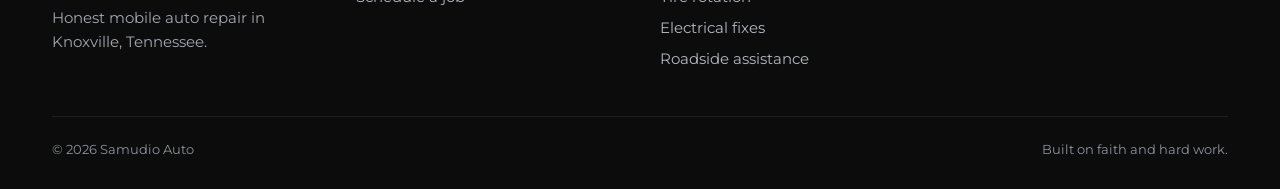
==== commit fdc1df3e: "Show brake jobs as by appointment instead of per-axle prices Owner confirmed brake jobs are priced b" ====
--- a/site/index.html
+++ b/site/index.html
@@ -95,7 +95,7 @@
 <span aria-hidden="true" style="display: flex; align-items: center; justify-content: center; width: 52px; height: 52px; border-radius: 10px; background: #F3F5F9; color: #BC1823"><svg width="28" height="28" viewBox="0 0 24 24" fill="none" stroke="currentColor" stroke-width="2" stroke-linecap="round" stroke-linejoin="round"><circle cx="12" cy="12" r="8"></circle><circle cx="12" cy="12" r="2.5"></circle><path d="M14.7 1.9A10.5 10.5 0 0 1 22.1 9.3"></path></svg></span>
 <h3 style="margin: 0; font-family: 'Smooch Sans', 'Arial Narrow', sans-serif; font-weight: 700; font-size: 34px; line-height: 1; text-transform: uppercase; color: #0C0C0D">Brake repair</h3>
 <p style="flex: 1; margin: 0; font-size: 16px; line-height: 1.6; color: #4A4C55">Pad replacements and brake inspections.</p>
-<div style="display: flex; align-items: baseline; flex-wrap: wrap; gap: 4px 10px; padding-top: 16px; border-top: 1px solid #E8EAEF"><span style="font-family: 'Smooch Sans', 'Arial Narrow', sans-serif; font-weight: 800; font-size: 32px; line-height: 1; color: #BC1823">$125–$175</span><span style="font-size: 14px; font-weight: 600; color: #4A4C55">per axle + parts</span></div>
+<div style="display: flex; align-items: baseline; flex-wrap: wrap; gap: 4px 10px; padding-top: 16px; border-top: 1px solid #E8EAEF"><span style="font-family: 'Smooch Sans', 'Arial Narrow', sans-serif; font-weight: 800; font-size: 32px; line-height: 1; color: #BC1823">By appointment</span><a href="#schedule" style="font-size: 14px; font-weight: 700; color: #BC1823">Book a time</a></div>
 </article>
 
 <article style="display: flex; flex-direction: column; gap: 16px; padding: 28px; box-sizing: border-box; border: 1px solid #DDE0E7; border-radius: 12px; background: #FFFFFF">
@@ -180,9 +180,8 @@
 <span style="display: flex; flex-direction: column; align-items: flex-end; gap: 6px"><span style="font-family: 'Smooch Sans', 'Arial Narrow', sans-serif; font-weight: 800; font-size: 52px; line-height: 0.9; color: #F3F5F9">$40</span><span style="font-size: 14px; font-weight: 600; color: #C9CCD3">+ oil &amp; oil filter</span></span>
 </div>
 <div style="display: flex; flex-direction: column; gap: 14px; padding: 24px 0; border-bottom: 1px solid #2A2A2E">
-<div style="display: flex; flex-direction: column; gap: 6px"><span style="font-family: 'Smooch Sans', 'Arial Narrow', sans-serif; font-weight: 700; font-size: 34px; line-height: 1; text-transform: uppercase; color: #F3F5F9">Brake job</span><span style="font-size: 15px; color: #A3A7B0">Parts + labor, priced per axle</span></div>
-<div style="display: flex; align-items: flex-end; gap: 16px; padding-left: 20px"><span style="font-size: 16px; font-weight: 600; color: #C9CCD3">Sedan</span><span aria-hidden="true" style="flex: 1 1 32px; min-width: 24px; margin-bottom: 8px; border-bottom: 3px dotted #BC1823"></span><span style="display: inline-flex; align-items: baseline; gap: 4px"><span style="font-family: 'Smooch Sans', 'Arial Narrow', sans-serif; font-weight: 800; font-size: 44px; line-height: 0.9; color: #F3F5F9">$125</span><span style="font-size: 14px; font-weight: 600; color: #A3A7B0">/axle</span></span></div>
-<div style="display: flex; align-items: flex-end; gap: 16px; padding-left: 20px"><span style="font-size: 16px; font-weight: 600; color: #C9CCD3">SUV / truck</span><span aria-hidden="true" style="flex: 1 1 32px; min-width: 24px; margin-bottom: 8px; border-bottom: 3px dotted #BC1823"></span><span style="display: inline-flex; align-items: baseline; gap: 4px"><span style="font-family: 'Smooch Sans', 'Arial Narrow', sans-serif; font-weight: 800; font-size: 44px; line-height: 0.9; color: #F3F5F9">$175</span><span style="font-size: 14px; font-weight: 600; color: #A3A7B0">/axle</span></span></div>
+<div style="display: flex; flex-direction: column; gap: 6px"><span style="font-family: 'Smooch Sans', 'Arial Narrow', sans-serif; font-weight: 700; font-size: 34px; line-height: 1; text-transform: uppercase; color: #F3F5F9">Brake job</span><span style="font-size: 15px; color: #A3A7B0">Call or text for a price on your vehicle</span></div>
+<div style="display: flex; flex-wrap: wrap; align-items: baseline; justify-content: space-between; gap: 8px 16px; padding-left: 20px"><span style="font-family: 'Smooch Sans', 'Arial Narrow', sans-serif; font-weight: 800; font-size: 36px; line-height: 0.9; color: #F3F5F9; text-transform: uppercase">By appointment</span><a href="#schedule" style="font-size: 15px; font-weight: 700; color: #F0505A">Book a time</a></div>
 </div>
 <div style="display: flex; flex-direction: column; gap: 14px; padding: 24px 0; border-bottom: 1px solid #2A2A2E">
 <div style="display: flex; flex-direction: column; gap: 6px"><span style="font-family: 'Smooch Sans', 'Arial Narrow', sans-serif; font-weight: 700; font-size: 34px; line-height: 1; text-transform: uppercase; color: #F3F5F9">Roadside assistance</span><span style="font-size: 15px; color: #A3A7B0">Any time, day or night</span></div>
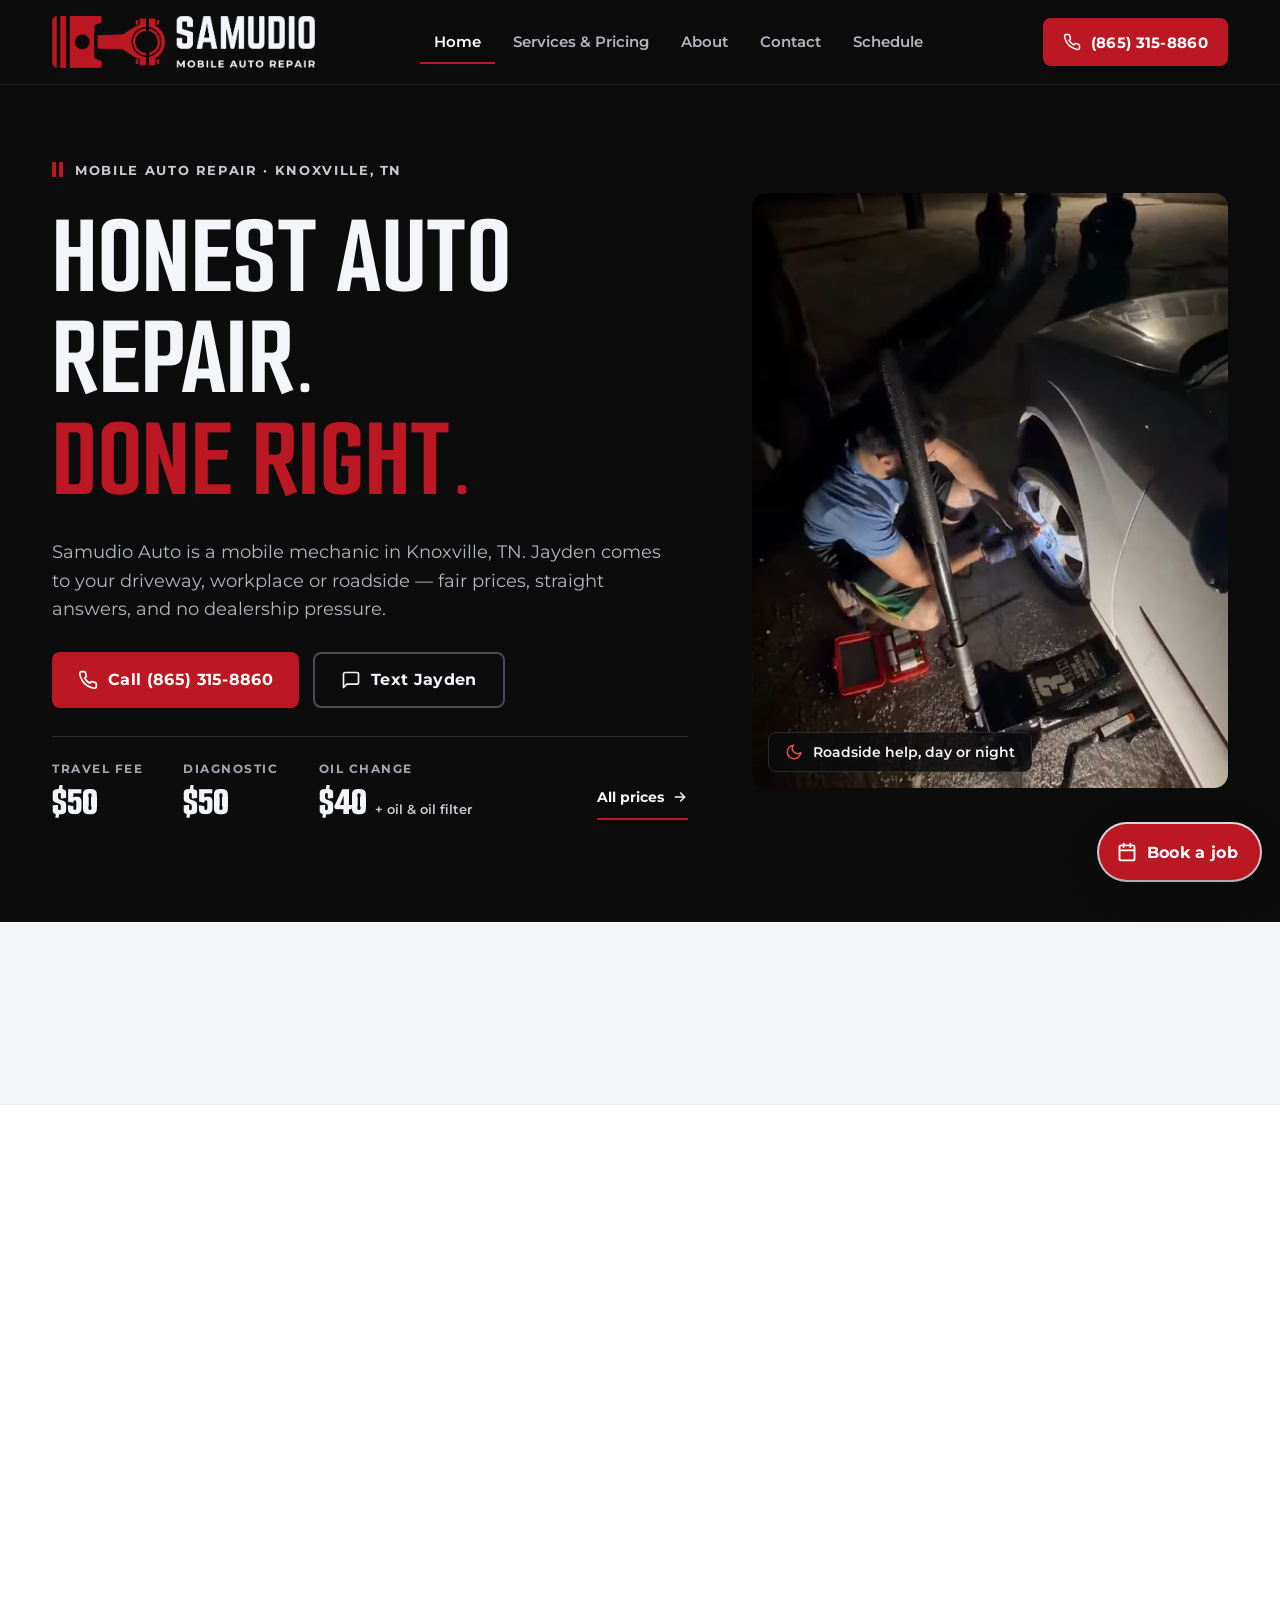
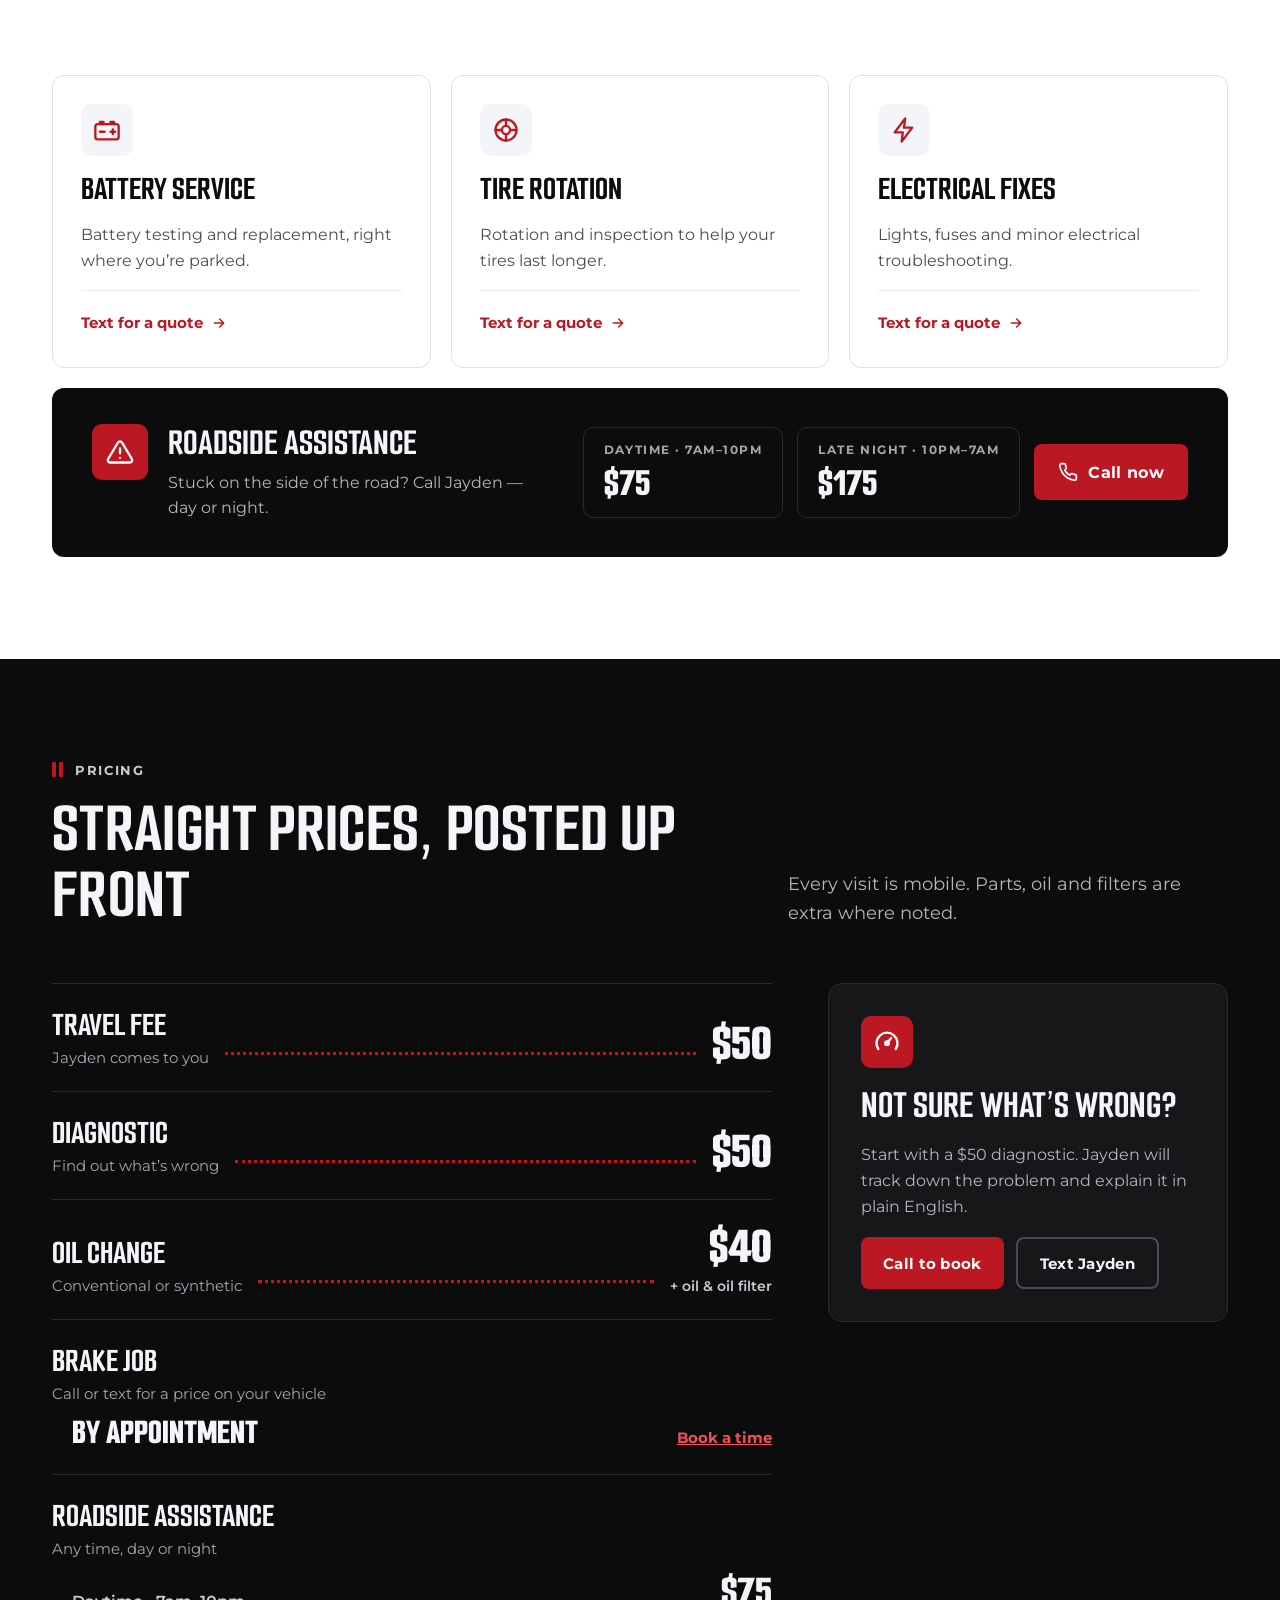
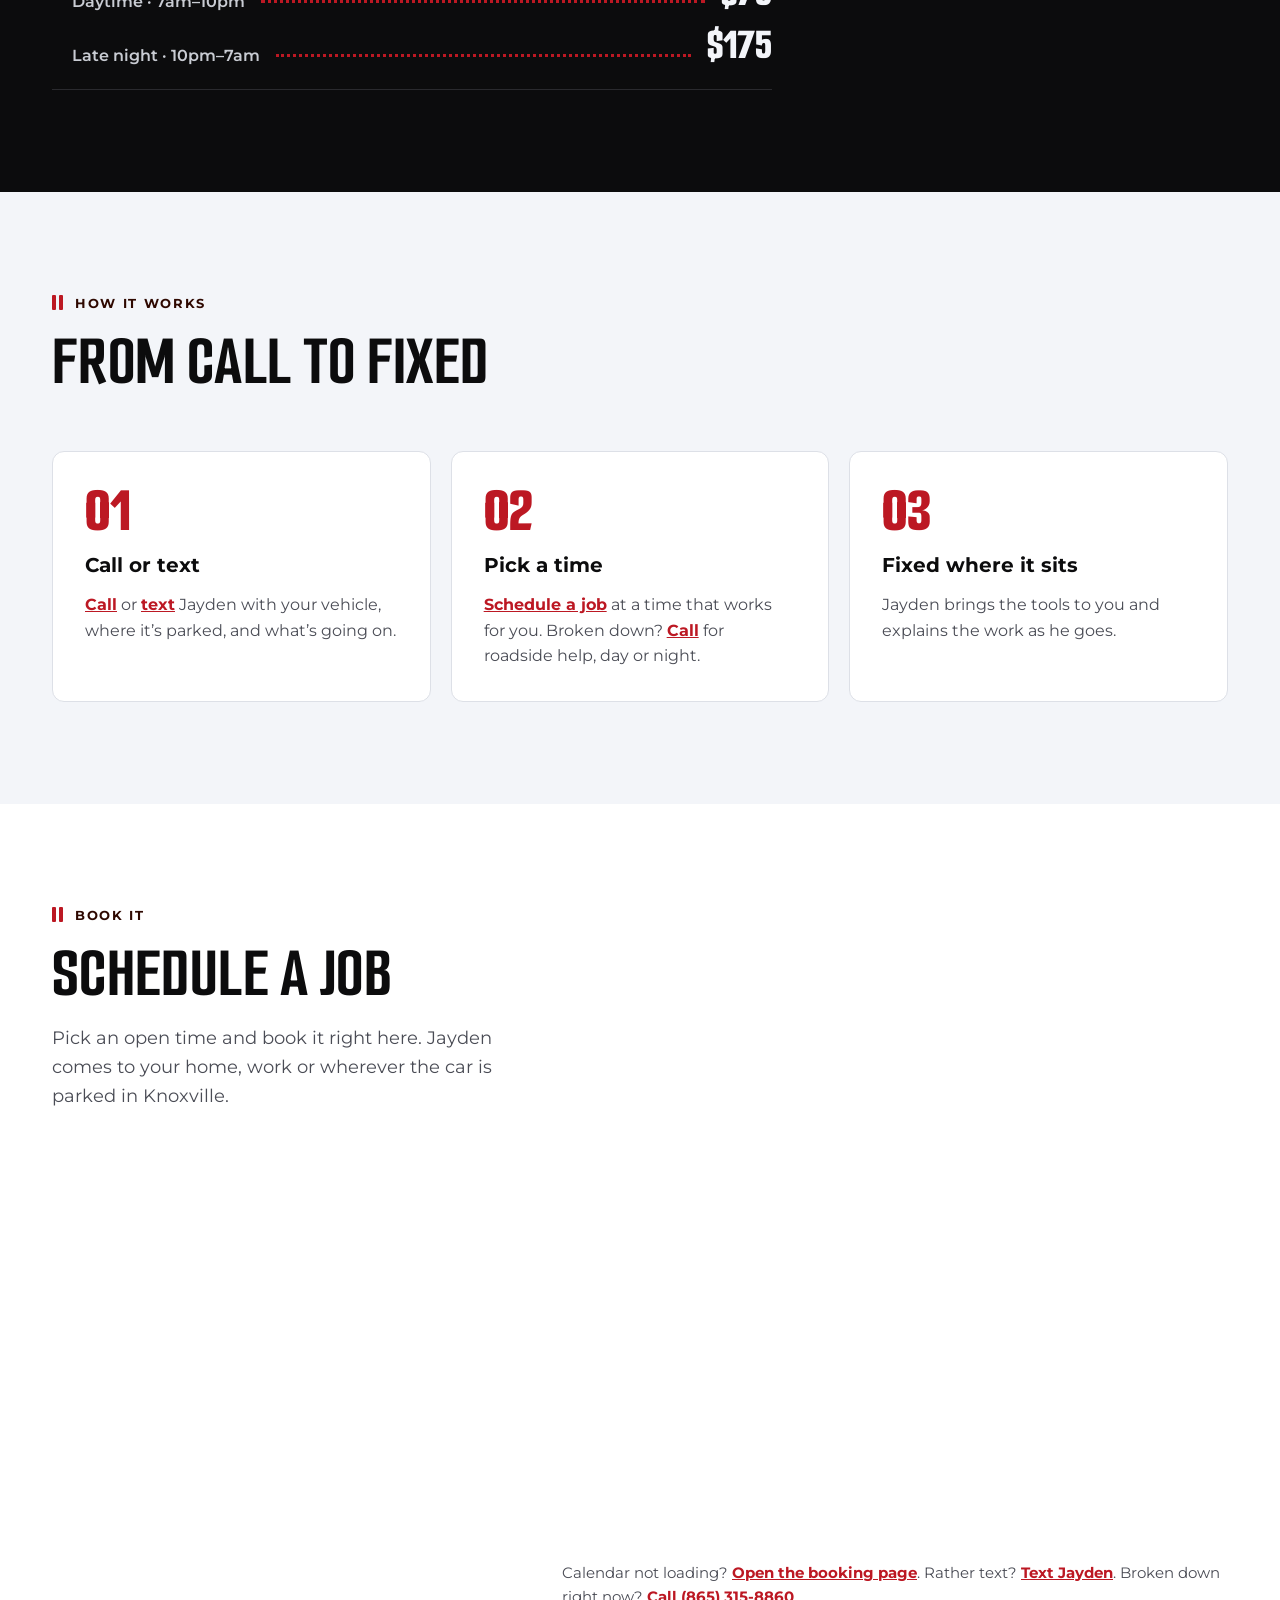
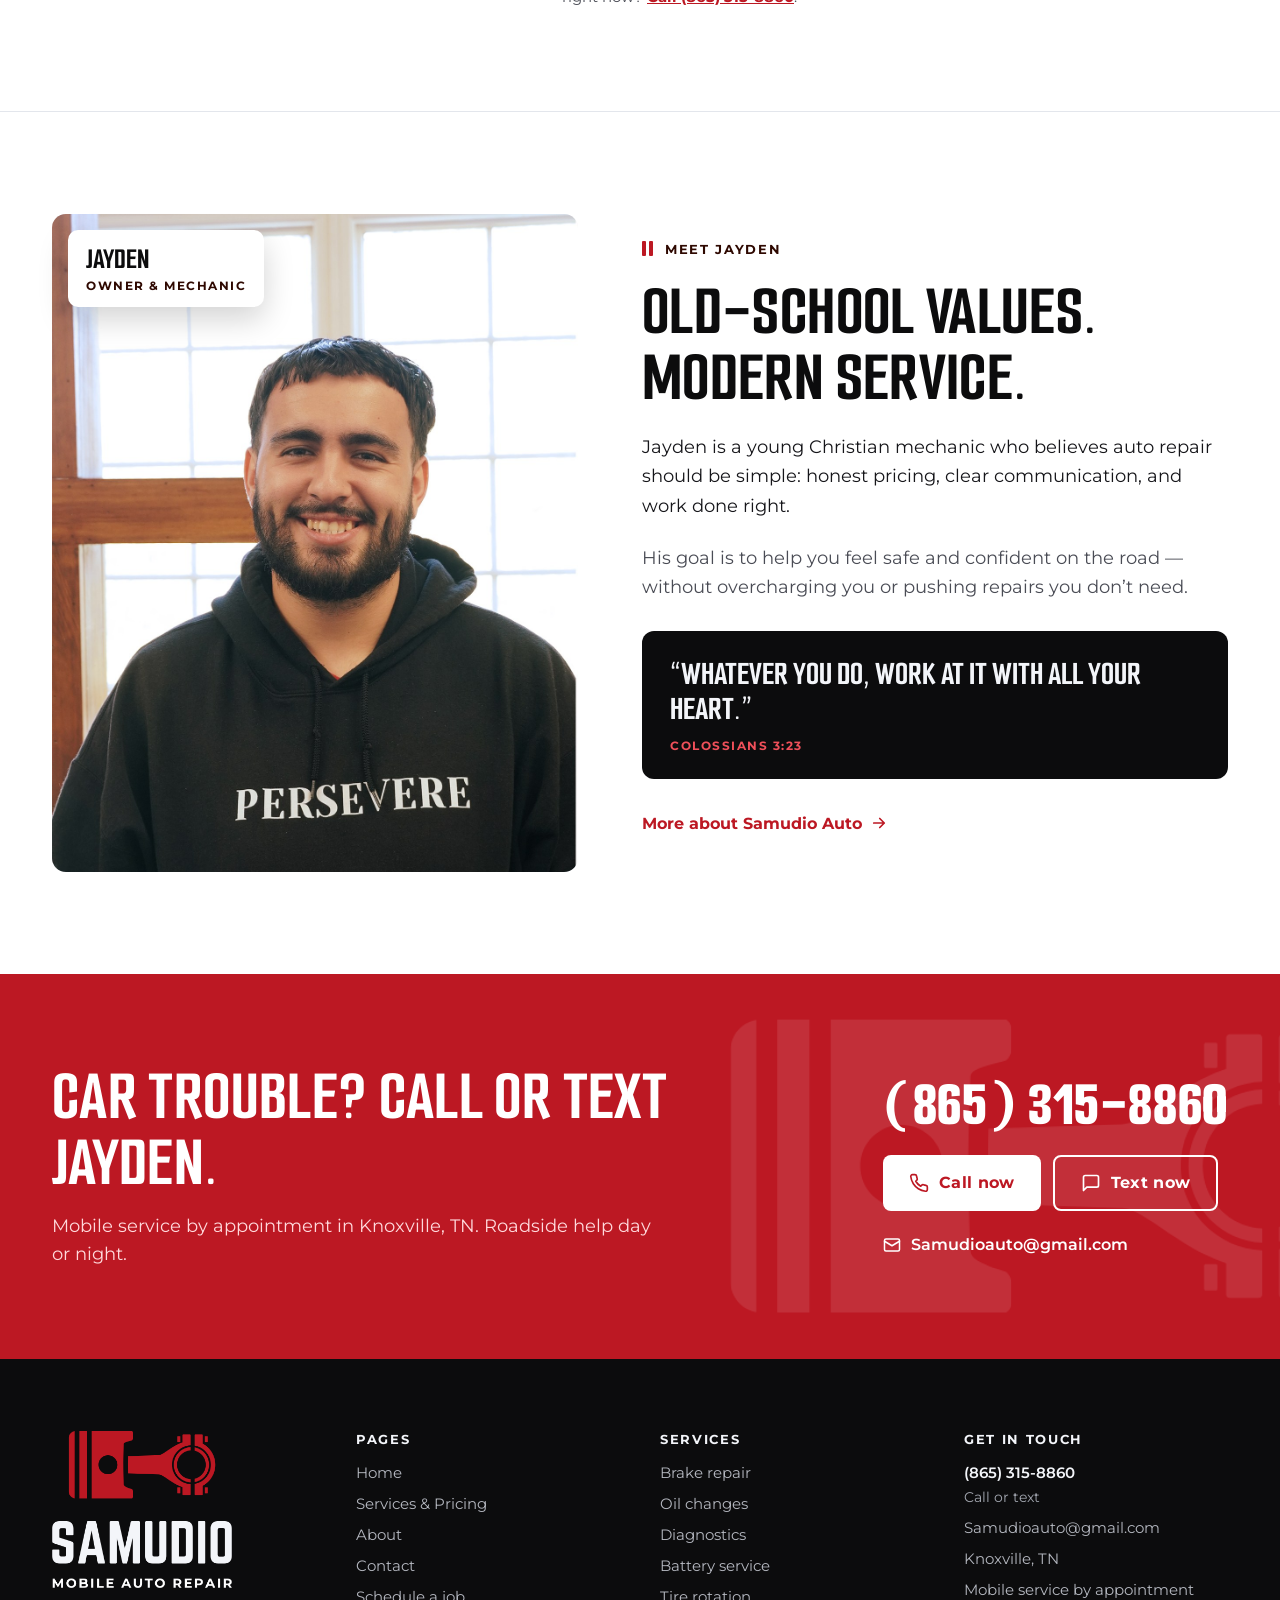
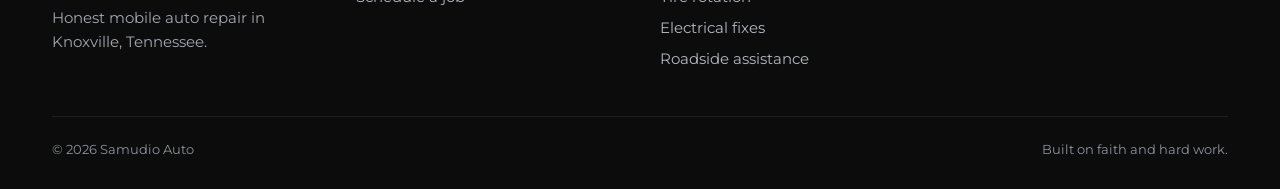
==== commit 44b10ab7: "Match phone layout to the design reference; add SEO and share tags Phone (<=600px): full-width butto" ====
--- a/site/index.html
+++ b/site/index.html
@@ -6,6 +6,100 @@
 <title>Samudio Auto | Mobile Mechanic in Knoxville, TN</title>
 <meta name="description" content="Samudio Auto is a mobile mechanic in Knoxville, TN. Oil changes, brakes, diagnostics, batteries and roadside help — Jayden comes to you. Call or text (865) 315-8860.">
 <meta name="theme-color" content="#0C0C0D">
+<meta property="og:type" content="website">
+<meta property="og:site_name" content="Samudio Auto">
+<meta property="og:title" content="Samudio Auto | Mobile Mechanic in Knoxville, TN">
+<meta property="og:description" content="Samudio Auto is a mobile mechanic in Knoxville, TN. Oil changes, brakes, diagnostics, batteries and roadside help — Jayden comes to you. Call or text (865) 315-8860.">
+<meta property="og:image" content="/assets/og-image.jpg">
+<meta property="og:image:width" content="1200">
+<meta property="og:image:height" content="630">
+<meta property="og:image:alt" content="Jayden beside the Samudio Mobile Auto Repair logo">
+<meta name="twitter:card" content="summary_large_image">
+<script type="application/ld+json">
+{
+ "@context": "https://schema.org",
+ "@type": "AutoRepair",
+ "name": "Samudio Auto",
+ "description": "Mobile mechanic in Knoxville, TN. Jayden comes to your home, work or roadside.",
+ "telephone": "+1-865-315-8860",
+ "email": "Samudioauto@gmail.com",
+ "image": "/assets/og-image.jpg",
+ "logo": "/assets/logo/samudio-logo-stacked-dark.png",
+ "founder": {
+  "@type": "Person",
+  "name": "Jayden"
+ },
+ "areaServed": {
+  "@type": "City",
+  "name": "Knoxville",
+  "containedInPlace": {
+   "@type": "State",
+   "name": "Tennessee"
+  }
+ },
+ "address": {
+  "@type": "PostalAddress",
+  "addressLocality": "Knoxville",
+  "addressRegion": "TN",
+  "addressCountry": "US"
+ },
+ "hasOfferCatalog": {
+  "@type": "OfferCatalog",
+  "name": "Mobile auto repair services",
+  "itemListElement": [
+   {
+    "@type": "Offer",
+    "itemOffered": {
+     "@type": "Service",
+     "name": "Brake repair"
+    }
+   },
+   {
+    "@type": "Offer",
+    "itemOffered": {
+     "@type": "Service",
+     "name": "Oil changes"
+    }
+   },
+   {
+    "@type": "Offer",
+    "itemOffered": {
+     "@type": "Service",
+     "name": "Diagnostics"
+    }
+   },
+   {
+    "@type": "Offer",
+    "itemOffered": {
+     "@type": "Service",
+     "name": "Battery service"
+    }
+   },
+   {
+    "@type": "Offer",
+    "itemOffered": {
+     "@type": "Service",
+     "name": "Tire rotation"
+    }
+   },
+   {
+    "@type": "Offer",
+    "itemOffered": {
+     "@type": "Service",
+     "name": "Electrical fixes"
+    }
+   },
+   {
+    "@type": "Offer",
+    "itemOffered": {
+     "@type": "Service",
+     "name": "Roadside assistance"
+    }
+   }
+  ]
+ }
+}
+</script>
 <link rel="icon" type="image/png" href="assets/favicon.png">
 <link rel="apple-touch-icon" href="assets/apple-touch-icon.png">
 <link rel="preconnect" href="https://fonts.googleapis.com">
@@ -36,23 +130,23 @@
 <main style="display: block">
 
 <section aria-labelledby="hero-title" style="background: #0C0C0D; color: #F3F5F9">
-<div style="max-width: 1240px; margin: 0 auto; padding: clamp(48px, 6vw, 88px) clamp(20px, 4vw, 32px) clamp(64px, 8vw, 112px); box-sizing: border-box; display: flex; flex-wrap: wrap; align-items: center; gap: 56px 64px">
-<div style="flex: 1 1 560px; min-width: 0; display: flex; flex-direction: column; gap: 28px">
+<div class="hero-grid" style="max-width: 1240px; margin: 0 auto; padding: clamp(48px, 6vw, 88px) clamp(20px, 4vw, 32px) clamp(64px, 8vw, 112px); box-sizing: border-box; display: flex; flex-wrap: wrap; align-items: center; gap: 56px 64px">
+<div class="hero-copy" style="flex: 1 1 560px; min-width: 0; display: flex; flex-direction: column; gap: 28px">
 <p style="margin: 0; display: flex; align-items: center; gap: 12px; font-size: 13px; font-weight: 700; letter-spacing: 0.127em; text-transform: uppercase; color: #C9CCD3"><span aria-hidden="true" style="display: flex; gap: 3px"><span style="display: block; width: 4px; height: 15px; border-radius: 1px; background: #BC1823"></span><span style="display: block; width: 4px; height: 15px; border-radius: 1px; background: #BC1823"></span></span><span>Mobile auto repair · Knoxville, TN</span></p>
 <h1 id="hero-title" style="margin: 0; font-family: 'Smooch Sans', 'Arial Narrow', sans-serif; font-weight: 700; font-size: clamp(60px, 9vw, 136px); line-height: 0.88; letter-spacing: 0.005em; text-transform: uppercase; color: #F3F5F9">Honest auto repair. <span style="display: block; color: #BC1823">Done right.</span></h1>
 <p style="margin: 0; max-width: 34em; font-size: clamp(17px, 1.4vw, 20px); line-height: 1.6; color: #B4B7BF; text-wrap: pretty">Samudio Auto is a mobile mechanic in Knoxville, TN. Jayden comes to your driveway, workplace or roadside — fair prices, straight answers, and no dealership pressure.</p>
-<div style="display: flex; flex-wrap: wrap; gap: 14px">
+<div class="btn-row" style="display: flex; flex-wrap: wrap; gap: 14px">
 <a href="tel:+18653158860" style="display: inline-flex; align-items: center; justify-content: center; gap: 10px; min-height: 56px; padding: 0 26px; box-sizing: border-box; border-radius: 8px; background: #BC1823; color: #FFFFFF; font-size: 16px; font-weight: 700; letter-spacing: 0.02em; text-decoration: none"><svg aria-hidden="true" width="20" height="20" viewBox="0 0 24 24" fill="none" stroke="currentColor" stroke-width="2" stroke-linecap="round" stroke-linejoin="round"><path d="M22 16.92v3a2 2 0 0 1-2.18 2 19.79 19.79 0 0 1-8.63-3.07 19.5 19.5 0 0 1-6-6 19.79 19.79 0 0 1-3.07-8.67A2 2 0 0 1 4.11 2h3a2 2 0 0 1 2 1.72 12.84 12.84 0 0 0 .7 2.81 2 2 0 0 1-.45 2.11L8.09 9.91a16 16 0 0 0 6 6l1.27-1.27a2 2 0 0 1 2.11-.45 12.84 12.84 0 0 0 2.81.7A2 2 0 0 1 22 16.92z"></path></svg><span>Call (865) 315-8860</span></a>
 <a href="sms:+18653158860" style="display: inline-flex; align-items: center; justify-content: center; gap: 10px; min-height: 56px; padding: 0 26px; box-sizing: border-box; border-radius: 8px; border: 2px solid #4A4C55; color: #F3F5F9; font-size: 16px; font-weight: 700; letter-spacing: 0.02em; text-decoration: none"><svg aria-hidden="true" width="20" height="20" viewBox="0 0 24 24" fill="none" stroke="currentColor" stroke-width="2" stroke-linecap="round" stroke-linejoin="round"><path d="M21 15a2 2 0 0 1-2 2H7l-4 4V5a2 2 0 0 1 2-2h14a2 2 0 0 1 2 2z"></path></svg><span>Text Jayden</span></a>
 </div>
-<div style="display: flex; flex-wrap: wrap; align-items: flex-end; gap: 20px 40px; padding-top: 24px; border-top: 1px solid #2A2A2E">
+<div class="hero-stats" style="display: flex; flex-wrap: wrap; align-items: flex-end; gap: 20px 40px; padding-top: 24px; border-top: 1px solid #2A2A2E">
 <div style="display: flex; flex-direction: column; gap: 8px"><span style="font-size: 12px; font-weight: 700; letter-spacing: 0.127em; text-transform: uppercase; color: #A3A7B0">Travel fee</span><span style="font-family: 'Smooch Sans', 'Arial Narrow', sans-serif; font-weight: 800; font-size: 40px; line-height: 0.9; color: #F3F5F9">$50</span></div>
 <div style="display: flex; flex-direction: column; gap: 8px"><span style="font-size: 12px; font-weight: 700; letter-spacing: 0.127em; text-transform: uppercase; color: #A3A7B0">Diagnostic</span><span style="font-family: 'Smooch Sans', 'Arial Narrow', sans-serif; font-weight: 800; font-size: 40px; line-height: 0.9; color: #F3F5F9">$50</span></div>
 <div style="display: flex; flex-direction: column; gap: 8px"><span style="font-size: 12px; font-weight: 700; letter-spacing: 0.127em; text-transform: uppercase; color: #A3A7B0">Oil change</span><span style="display: inline-flex; align-items: baseline; gap: 8px"><span style="font-family: 'Smooch Sans', 'Arial Narrow', sans-serif; font-weight: 800; font-size: 40px; line-height: 0.9; color: #F3F5F9">$40</span><span style="font-size: 13px; font-weight: 600; color: #C9CCD3">+ oil &amp; oil filter</span></span></div>
 <a href="services.html" style="display: inline-flex; align-items: center; gap: 8px; min-height: 44px; margin-left: auto; box-sizing: border-box; border-bottom: 2px solid #BC1823; font-size: 14px; font-weight: 700; color: #F3F5F9; text-decoration: none">All prices<svg aria-hidden="true" width="16" height="16" viewBox="0 0 24 24" fill="none" stroke="currentColor" stroke-width="2.25" stroke-linecap="round" stroke-linejoin="round"><path d="M5 12h14M13 6l6 6-6 6"></path></svg></a>
 </div>
 </div>
-<div style="flex: 1 1 400px; min-width: 0; position: relative">
+<div class="hero-photo" style="flex: 1 1 400px; min-width: 0; position: relative">
 <video class="work-video" poster="assets/photos/jayden-work-1.jpg" width="720" height="1280" autoplay muted loop playsinline preload="metadata" disablepictureinpicture role="img" aria-label="Jayden working on a car’s wheel with an impact wrench at night, floor jack beside him" style="display: block; width: 100%; height: auto; aspect-ratio: 4 / 5; object-fit: cover; object-position: 50% 40%; border-radius: 14px; background: #17171A"><source src="assets/videos/jayden-work-1.mp4" type="video/mp4"><source src="assets/videos/jayden-work-1.webm" type="video/webm"></video>
 <p style="position: absolute; left: 16px; bottom: 16px; margin: 0; display: inline-flex; align-items: center; gap: 10px; padding: 10px 16px; box-sizing: border-box; border-radius: 8px; border: 1px solid #2A2A2E; background: rgba(12, 12, 13, 0.85); font-size: 14px; font-weight: 600; color: #F3F5F9"><svg aria-hidden="true" width="18" height="18" viewBox="0 0 24 24" fill="none" stroke="#F0505A" stroke-width="2" stroke-linecap="round" stroke-linejoin="round"><path d="M21 12.79A9 9 0 1 1 11.21 3 7 7 0 0 0 21 12.79z"></path></svg>Roadside help, day or night</p>
 </div>
@@ -91,49 +185,49 @@
 </div>
 <div style="display: grid; grid-template-columns: repeat(auto-fit, minmax(min(340px, 100%), 1fr)); gap: 20px">
 
-<article style="display: flex; flex-direction: column; gap: 16px; padding: 28px; box-sizing: border-box; border: 1px solid #DDE0E7; border-radius: 12px; background: #FFFFFF">
+<article class="svc-card" style="display: flex; flex-direction: column; gap: 16px; padding: 28px; box-sizing: border-box; border: 1px solid #DDE0E7; border-radius: 12px; background: #FFFFFF">
 <span aria-hidden="true" style="display: flex; align-items: center; justify-content: center; width: 52px; height: 52px; border-radius: 10px; background: #F3F5F9; color: #BC1823"><svg width="28" height="28" viewBox="0 0 24 24" fill="none" stroke="currentColor" stroke-width="2" stroke-linecap="round" stroke-linejoin="round"><circle cx="12" cy="12" r="8"></circle><circle cx="12" cy="12" r="2.5"></circle><path d="M14.7 1.9A10.5 10.5 0 0 1 22.1 9.3"></path></svg></span>
 <h3 style="margin: 0; font-family: 'Smooch Sans', 'Arial Narrow', sans-serif; font-weight: 700; font-size: 34px; line-height: 1; text-transform: uppercase; color: #0C0C0D">Brake repair</h3>
 <p style="flex: 1; margin: 0; font-size: 16px; line-height: 1.6; color: #4A4C55">Pad replacements and brake inspections.</p>
-<div style="display: flex; align-items: baseline; flex-wrap: wrap; gap: 4px 10px; padding-top: 16px; border-top: 1px solid #E8EAEF"><span style="font-family: 'Smooch Sans', 'Arial Narrow', sans-serif; font-weight: 800; font-size: 32px; line-height: 1; color: #BC1823">By appointment</span><a href="#schedule" style="font-size: 14px; font-weight: 700; color: #BC1823">Book a time</a></div>
-</article>
-
-<article style="display: flex; flex-direction: column; gap: 16px; padding: 28px; box-sizing: border-box; border: 1px solid #DDE0E7; border-radius: 12px; background: #FFFFFF">
+<div style="display: flex; align-items: baseline; flex-wrap: wrap; gap: 4px 10px; padding-top: 16px; border-top: 1px solid #E8EAEF"><span style="font-family: 'Smooch Sans', 'Arial Narrow', sans-serif; font-weight: 800; font-size: 32px; line-height: 1; text-transform: uppercase; color: #BC1823">By appointment</span><a href="#schedule" style="font-size: 14px; font-weight: 700; color: #BC1823">Book a time</a></div>
+</article>
+
+<article class="svc-card" style="display: flex; flex-direction: column; gap: 16px; padding: 28px; box-sizing: border-box; border: 1px solid #DDE0E7; border-radius: 12px; background: #FFFFFF">
 <span aria-hidden="true" style="display: flex; align-items: center; justify-content: center; width: 52px; height: 52px; border-radius: 10px; background: #F3F5F9; color: #BC1823"><svg width="28" height="28" viewBox="0 0 24 24" fill="none" stroke="currentColor" stroke-width="2" stroke-linecap="round" stroke-linejoin="round"><path d="M12 2.69l5.66 5.66a8 8 0 1 1-11.31 0z"></path></svg></span>
 <h3 style="margin: 0; font-family: 'Smooch Sans', 'Arial Narrow', sans-serif; font-weight: 700; font-size: 34px; line-height: 1; text-transform: uppercase; color: #0C0C0D">Oil changes</h3>
 <p style="flex: 1; margin: 0; font-size: 16px; line-height: 1.6; color: #4A4C55">Conventional and synthetic oil, with a quality filter.</p>
 <div style="display: flex; align-items: baseline; flex-wrap: wrap; gap: 4px 10px; padding-top: 16px; border-top: 1px solid #E8EAEF"><span style="font-family: 'Smooch Sans', 'Arial Narrow', sans-serif; font-weight: 800; font-size: 32px; line-height: 1; color: #BC1823">$40</span><span style="font-size: 14px; font-weight: 600; color: #4A4C55">+ oil &amp; oil filter</span></div>
 </article>
 
-<article style="display: flex; flex-direction: column; gap: 16px; padding: 28px; box-sizing: border-box; border: 1px solid #DDE0E7; border-radius: 12px; background: #FFFFFF">
+<article class="svc-card" style="display: flex; flex-direction: column; gap: 16px; padding: 28px; box-sizing: border-box; border: 1px solid #DDE0E7; border-radius: 12px; background: #FFFFFF">
 <span aria-hidden="true" style="display: flex; align-items: center; justify-content: center; width: 52px; height: 52px; border-radius: 10px; background: #F3F5F9; color: #BC1823"><svg width="28" height="28" viewBox="0 0 24 24" fill="none" stroke="currentColor" stroke-width="2" stroke-linecap="round" stroke-linejoin="round"><path d="M4.5 18A9 9 0 1 1 19.5 18"></path><path d="M12 13l3.5-4.5"></path><circle cx="12" cy="13" r="1.5"></circle></svg></span>
 <h3 style="margin: 0; font-family: 'Smooch Sans', 'Arial Narrow', sans-serif; font-weight: 700; font-size: 34px; line-height: 1; text-transform: uppercase; color: #0C0C0D">Diagnostics</h3>
 <p style="flex: 1; margin: 0; font-size: 16px; line-height: 1.6; color: #4A4C55">Check engine light on? Find out what’s wrong and what it’ll take to fix.</p>
 <div style="display: flex; align-items: baseline; flex-wrap: wrap; gap: 4px 10px; padding-top: 16px; border-top: 1px solid #E8EAEF"><span style="font-family: 'Smooch Sans', 'Arial Narrow', sans-serif; font-weight: 800; font-size: 32px; line-height: 1; color: #BC1823">$50</span><span style="font-size: 14px; font-weight: 600; color: #4A4C55">diagnostic</span></div>
 </article>
 
-<article style="display: flex; flex-direction: column; gap: 16px; padding: 28px; box-sizing: border-box; border: 1px solid #DDE0E7; border-radius: 12px; background: #FFFFFF">
+<article class="svc-card" style="display: flex; flex-direction: column; gap: 16px; padding: 28px; box-sizing: border-box; border: 1px solid #DDE0E7; border-radius: 12px; background: #FFFFFF">
 <span aria-hidden="true" style="display: flex; align-items: center; justify-content: center; width: 52px; height: 52px; border-radius: 10px; background: #F3F5F9; color: #BC1823"><svg width="28" height="28" viewBox="0 0 24 24" fill="none" stroke="currentColor" stroke-width="2" stroke-linecap="round" stroke-linejoin="round"><rect x="2" y="7" width="20" height="13" rx="2"></rect><path d="M6 7V5h3v2M15 7V5h3v2M6 13.5h4M15 13.5h4M17 11.5v4"></path></svg></span>
 <h3 style="margin: 0; font-family: 'Smooch Sans', 'Arial Narrow', sans-serif; font-weight: 700; font-size: 34px; line-height: 1; text-transform: uppercase; color: #0C0C0D">Battery service</h3>
 <p style="flex: 1; margin: 0; font-size: 16px; line-height: 1.6; color: #4A4C55">Battery testing and replacement, right where you’re parked.</p>
 <div style="padding-top: 16px; border-top: 1px solid #E8EAEF"><a href="sms:+18653158860" style="display: inline-flex; align-items: center; gap: 8px; min-height: 32px; font-size: 15px; font-weight: 700; color: #BC1823; text-decoration: none">Text for a quote<svg aria-hidden="true" width="16" height="16" viewBox="0 0 24 24" fill="none" stroke="currentColor" stroke-width="2.25" stroke-linecap="round" stroke-linejoin="round"><path d="M5 12h14M13 6l6 6-6 6"></path></svg></a></div>
 </article>
 
-<article style="display: flex; flex-direction: column; gap: 16px; padding: 28px; box-sizing: border-box; border: 1px solid #DDE0E7; border-radius: 12px; background: #FFFFFF">
+<article class="svc-card" style="display: flex; flex-direction: column; gap: 16px; padding: 28px; box-sizing: border-box; border: 1px solid #DDE0E7; border-radius: 12px; background: #FFFFFF">
 <span aria-hidden="true" style="display: flex; align-items: center; justify-content: center; width: 52px; height: 52px; border-radius: 10px; background: #F3F5F9; color: #BC1823"><svg width="28" height="28" viewBox="0 0 24 24" fill="none" stroke="currentColor" stroke-width="2" stroke-linecap="round" stroke-linejoin="round"><circle cx="12" cy="12" r="9"></circle><circle cx="12" cy="12" r="3.5"></circle><path d="M12 3v5.5M12 15.5V21M3 12h5.5M15.5 12H21"></path></svg></span>
 <h3 style="margin: 0; font-family: 'Smooch Sans', 'Arial Narrow', sans-serif; font-weight: 700; font-size: 34px; line-height: 1; text-transform: uppercase; color: #0C0C0D">Tire rotation</h3>
 <p style="flex: 1; margin: 0; font-size: 16px; line-height: 1.6; color: #4A4C55">Rotation and inspection to help your tires last longer.</p>
 <div style="padding-top: 16px; border-top: 1px solid #E8EAEF"><a href="sms:+18653158860" style="display: inline-flex; align-items: center; gap: 8px; min-height: 32px; font-size: 15px; font-weight: 700; color: #BC1823; text-decoration: none">Text for a quote<svg aria-hidden="true" width="16" height="16" viewBox="0 0 24 24" fill="none" stroke="currentColor" stroke-width="2.25" stroke-linecap="round" stroke-linejoin="round"><path d="M5 12h14M13 6l6 6-6 6"></path></svg></a></div>
 </article>
 
-<article style="display: flex; flex-direction: column; gap: 16px; padding: 28px; box-sizing: border-box; border: 1px solid #DDE0E7; border-radius: 12px; background: #FFFFFF">
+<article class="svc-card" style="display: flex; flex-direction: column; gap: 16px; padding: 28px; box-sizing: border-box; border: 1px solid #DDE0E7; border-radius: 12px; background: #FFFFFF">
 <span aria-hidden="true" style="display: flex; align-items: center; justify-content: center; width: 52px; height: 52px; border-radius: 10px; background: #F3F5F9; color: #BC1823"><svg width="28" height="28" viewBox="0 0 24 24" fill="none" stroke="currentColor" stroke-width="2" stroke-linecap="round" stroke-linejoin="round"><path d="M13 2L4 14h7l-1 8 9-12h-7l1-8z"></path></svg></span>
 <h3 style="margin: 0; font-family: 'Smooch Sans', 'Arial Narrow', sans-serif; font-weight: 700; font-size: 34px; line-height: 1; text-transform: uppercase; color: #0C0C0D">Electrical fixes</h3>
 <p style="flex: 1; margin: 0; font-size: 16px; line-height: 1.6; color: #4A4C55">Lights, fuses and minor electrical troubleshooting.</p>
 <div style="padding-top: 16px; border-top: 1px solid #E8EAEF"><a href="sms:+18653158860" style="display: inline-flex; align-items: center; gap: 8px; min-height: 32px; font-size: 15px; font-weight: 700; color: #BC1823; text-decoration: none">Text for a quote<svg aria-hidden="true" width="16" height="16" viewBox="0 0 24 24" fill="none" stroke="currentColor" stroke-width="2.25" stroke-linecap="round" stroke-linejoin="round"><path d="M5 12h14M13 6l6 6-6 6"></path></svg></a></div>
 </article>
 
-<article style="grid-column: 1 / -1; display: flex; flex-wrap: wrap; align-items: center; justify-content: space-between; gap: 28px 40px; padding: 36px 40px; box-sizing: border-box; border-radius: 12px; background: #0C0C0D; color: #F3F5F9">
+<article class="roadside-card" style="grid-column: 1 / -1; display: flex; flex-wrap: wrap; align-items: center; justify-content: space-between; gap: 28px 40px; padding: 36px 40px; box-sizing: border-box; border-radius: 12px; background: #0C0C0D; color: #F3F5F9">
 <div style="flex: 1 1 420px; min-width: 0; display: flex; gap: 20px; align-items: flex-start">
 <span aria-hidden="true" style="flex: none; display: flex; align-items: center; justify-content: center; width: 56px; height: 56px; border-radius: 10px; background: #BC1823; color: #FFFFFF"><svg width="28" height="28" viewBox="0 0 24 24" fill="none" stroke="currentColor" stroke-width="2" stroke-linecap="round" stroke-linejoin="round"><path d="M10.29 3.86L1.82 18a2 2 0 0 0 1.71 3h16.94a2 2 0 0 0 1.71-3L13.71 3.86a2 2 0 0 0-3.42 0z"></path><path d="M12 9v4M12 17h.01"></path></svg></span>
 <div style="display: flex; flex-direction: column; gap: 8px">
@@ -141,7 +235,7 @@
 <p style="margin: 0; font-size: 16px; line-height: 1.6; color: #B4B7BF">Stuck on the side of the road? Call Jayden — day or night.</p>
 </div>
 </div>
-<div style="display: flex; flex-wrap: wrap; align-items: stretch; gap: 14px">
+<div class="roadside-prices" style="display: flex; flex-wrap: wrap; align-items: stretch; gap: 14px">
 <div style="display: flex; flex-direction: column; justify-content: center; gap: 6px; min-width: 150px; padding: 14px 20px; box-sizing: border-box; border: 1px solid #2A2A2E; border-radius: 10px"><span style="font-size: 12px; font-weight: 700; letter-spacing: 0.127em; text-transform: uppercase; color: #A3A7B0">Daytime · 7am–10pm</span><span style="font-family: 'Smooch Sans', 'Arial Narrow', sans-serif; font-weight: 800; font-size: 40px; line-height: 1; color: #F3F5F9">$75</span></div>
 <div style="display: flex; flex-direction: column; justify-content: center; gap: 6px; min-width: 150px; padding: 14px 20px; box-sizing: border-box; border: 1px solid #2A2A2E; border-radius: 10px"><span style="font-size: 12px; font-weight: 700; letter-spacing: 0.127em; text-transform: uppercase; color: #A3A7B0">Late night · 10pm–7am</span><span style="font-family: 'Smooch Sans', 'Arial Narrow', sans-serif; font-weight: 800; font-size: 40px; line-height: 1; color: #F3F5F9">$175</span></div>
 <a href="tel:+18653158860" style="display: inline-flex; align-items: center; justify-content: center; gap: 10px; min-height: 56px; padding: 0 24px; box-sizing: border-box; align-self: center; border-radius: 8px; background: #BC1823; color: #FFFFFF; font-size: 16px; font-weight: 700; letter-spacing: 0.02em; text-decoration: none"><svg aria-hidden="true" width="20" height="20" viewBox="0 0 24 24" fill="none" stroke="currentColor" stroke-width="2" stroke-linecap="round" stroke-linejoin="round"><path d="M22 16.92v3a2 2 0 0 1-2.18 2 19.79 19.79 0 0 1-8.63-3.07 19.5 19.5 0 0 1-6-6 19.79 19.79 0 0 1-3.07-8.67A2 2 0 0 1 4.11 2h3a2 2 0 0 1 2 1.72 12.84 12.84 0 0 0 .7 2.81 2 2 0 0 1-.45 2.11L8.09 9.91a16 16 0 0 0 6 6l1.27-1.27a2 2 0 0 1 2.11-.45 12.84 12.84 0 0 0 2.81.7A2 2 0 0 1 22 16.92z"></path></svg><span>Call now</span></a>
@@ -194,7 +288,7 @@
 <span aria-hidden="true" style="display: flex; align-items: center; justify-content: center; width: 52px; height: 52px; border-radius: 10px; background: #BC1823; color: #FFFFFF"><svg width="28" height="28" viewBox="0 0 24 24" fill="none" stroke="currentColor" stroke-width="2" stroke-linecap="round" stroke-linejoin="round"><path d="M4.5 18A9 9 0 1 1 19.5 18"></path><path d="M12 13l3.5-4.5"></path><circle cx="12" cy="13" r="1.5"></circle></svg></span>
 <h3 id="diag-title" style="margin: 0; font-family: 'Smooch Sans', 'Arial Narrow', sans-serif; font-weight: 700; font-size: 40px; line-height: 0.95; text-transform: uppercase; color: #F3F5F9">Not sure what’s wrong?</h3>
 <p style="margin: 0; font-size: 16px; line-height: 1.6; color: #B4B7BF">Start with a $50 diagnostic. Jayden will track down the problem and explain it in plain English.</p>
-<div style="display: flex; flex-wrap: wrap; gap: 12px">
+<div class="btn-row" style="display: flex; flex-wrap: wrap; gap: 12px">
 <a href="tel:+18653158860" style="display: inline-flex; align-items: center; justify-content: center; gap: 10px; min-height: 52px; padding: 0 22px; box-sizing: border-box; border-radius: 8px; background: #BC1823; color: #FFFFFF; font-size: 15px; font-weight: 700; letter-spacing: 0.02em; text-decoration: none">Call to book</a>
 <a href="sms:+18653158860" style="display: inline-flex; align-items: center; justify-content: center; gap: 10px; min-height: 52px; padding: 0 22px; box-sizing: border-box; border-radius: 8px; border: 2px solid #4A4C55; color: #F3F5F9; font-size: 15px; font-weight: 700; letter-spacing: 0.02em; text-decoration: none">Text Jayden</a>
 </div>
@@ -273,7 +367,7 @@
 </div>
 <div style="flex: 0 1 auto; display: flex; flex-direction: column; gap: 18px">
 <a href="tel:+18653158860" style="font-family: 'Smooch Sans', 'Arial Narrow', sans-serif; font-weight: 800; font-size: clamp(48px, 5vw, 72px); line-height: 1; letter-spacing: 0.01em; color: #FFFFFF; text-decoration: none">(865) 315-8860</a>
-<div style="display: flex; flex-wrap: wrap; gap: 12px">
+<div class="btn-row" style="display: flex; flex-wrap: wrap; gap: 12px">
 <a href="tel:+18653158860" style="display: inline-flex; align-items: center; justify-content: center; gap: 10px; min-height: 56px; padding: 0 26px; box-sizing: border-box; border-radius: 8px; background: #FFFFFF; color: #BC1823; font-size: 16px; font-weight: 700; letter-spacing: 0.02em; text-decoration: none"><svg aria-hidden="true" width="20" height="20" viewBox="0 0 24 24" fill="none" stroke="currentColor" stroke-width="2" stroke-linecap="round" stroke-linejoin="round"><path d="M22 16.92v3a2 2 0 0 1-2.18 2 19.79 19.79 0 0 1-8.63-3.07 19.5 19.5 0 0 1-6-6 19.79 19.79 0 0 1-3.07-8.67A2 2 0 0 1 4.11 2h3a2 2 0 0 1 2 1.72 12.84 12.84 0 0 0 .7 2.81 2 2 0 0 1-.45 2.11L8.09 9.91a16 16 0 0 0 6 6l1.27-1.27a2 2 0 0 1 2.11-.45 12.84 12.84 0 0 0 2.81.7A2 2 0 0 1 22 16.92z"></path></svg><span>Call now</span></a>
 <a href="sms:+18653158860" style="display: inline-flex; align-items: center; justify-content: center; gap: 10px; min-height: 56px; padding: 0 26px; box-sizing: border-box; border-radius: 8px; border: 2px solid #FFFFFF; color: #FFFFFF; font-size: 16px; font-weight: 700; letter-spacing: 0.02em; text-decoration: none"><svg aria-hidden="true" width="20" height="20" viewBox="0 0 24 24" fill="none" stroke="currentColor" stroke-width="2" stroke-linecap="round" stroke-linejoin="round"><path d="M21 15a2 2 0 0 1-2 2H7l-4 4V5a2 2 0 0 1 2-2h14a2 2 0 0 1 2 2z"></path></svg><span>Text now</span></a>
 </div>
--- a/site/assets/site.css
+++ b/site/assets/site.css
@@ -195,3 +195,43 @@
 }
 html.is-scrolled .site-header { box-shadow: 0 6px 20px rgba(0, 0, 0, 0.35); }
 html { scroll-padding-top: 100px; }
+
+/* ---------- Phone layout (matches design-reference/home-phone.html) ----------
+   Page markup is inline-styled from the design export, so phone overrides
+   need !important. Desktop is untouched. */
+@media (max-width: 600px) {
+  .site-header img { height: 40px !important; }
+  html { scroll-padding-top: 84px; }
+
+  /* Full-width buttons */
+  .btn-row { flex-direction: column; }
+  .btn-row > a { width: 100%; }
+
+  /* Home hero: copy, buttons, photo, then the price strip */
+  .hero-grid { flex-direction: column; align-items: stretch !important; gap: 28px !important; }
+  .hero-copy { display: contents !important; }
+  .hero-copy > * { order: 1; }
+  .hero-photo { order: 2; flex: none !important; }
+  .hero-stats { order: 3; display: grid !important; grid-template-columns: 1fr 1fr; gap: 20px 16px !important; }
+  .hero-stats > a { margin-left: 0 !important; justify-self: start; align-self: end; }
+
+  /* Compact service cards: icon beside the title */
+  .svc-card {
+    display: grid !important; grid-template-columns: 44px 1fr; gap: 6px 16px !important;
+    padding: 20px !important; align-items: start;
+  }
+  .svc-card > span[aria-hidden] { grid-row: 1 / span 3; width: 44px !important; height: 44px !important; }
+  .svc-card > span[aria-hidden] svg { width: 24px; height: 24px; }
+  .svc-card > h3 { font-size: 28px !important; }
+  .svc-card > p { font-size: 15px !important; }
+  .svc-card > div:last-child { border-top: 0 !important; padding-top: 4px !important; }
+
+  /* Roadside: prices side by side, full-width call button */
+  .roadside-card { padding: 24px 20px !important; }
+  .roadside-card > div:first-child { gap: 14px !important; }
+  .roadside-card > div:first-child > span[aria-hidden] { width: 44px !important; height: 44px !important; }
+  .roadside-card h3 { font-size: 30px !important; }
+  .roadside-prices { display: grid !important; grid-template-columns: 1fr 1fr; gap: 10px !important; width: 100%; }
+  .roadside-prices > div { min-width: 0 !important; padding: 12px 14px !important; }
+  .roadside-prices > a { grid-column: 1 / -1; width: 100%; }
+}
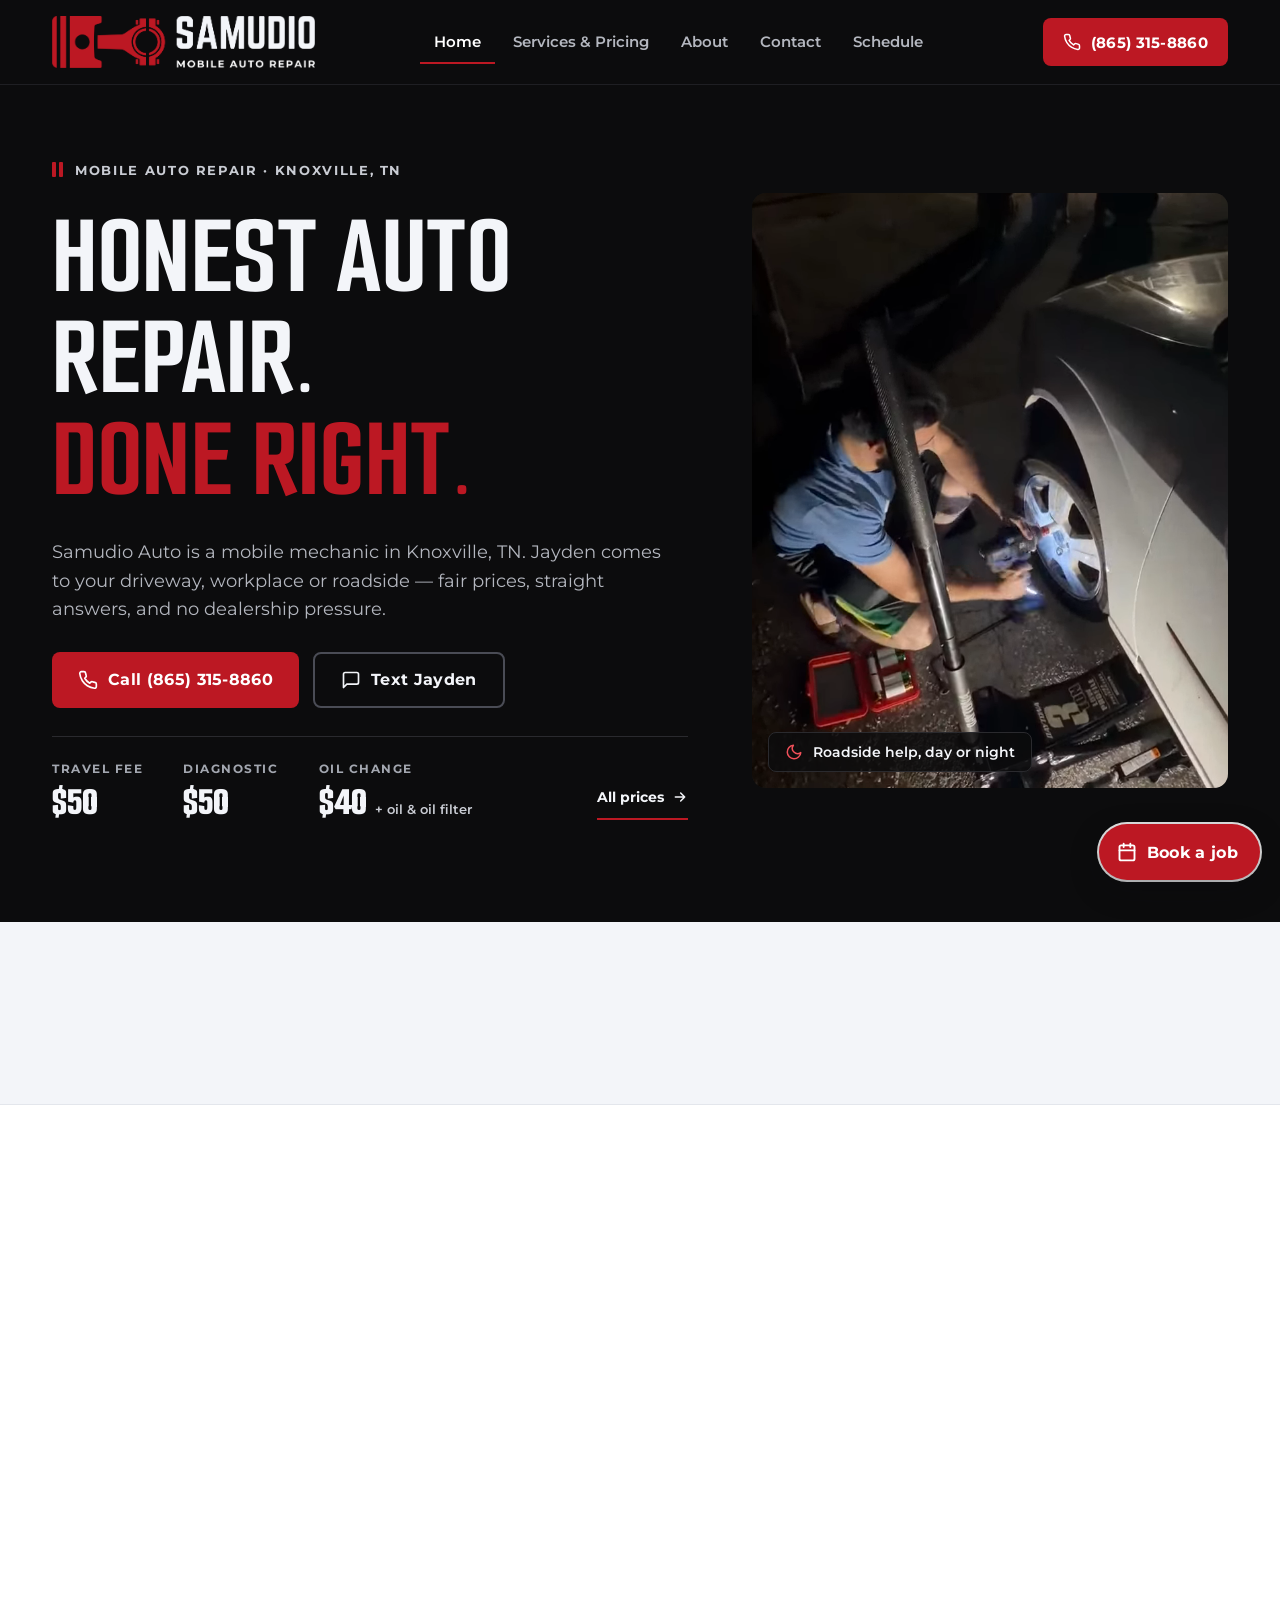
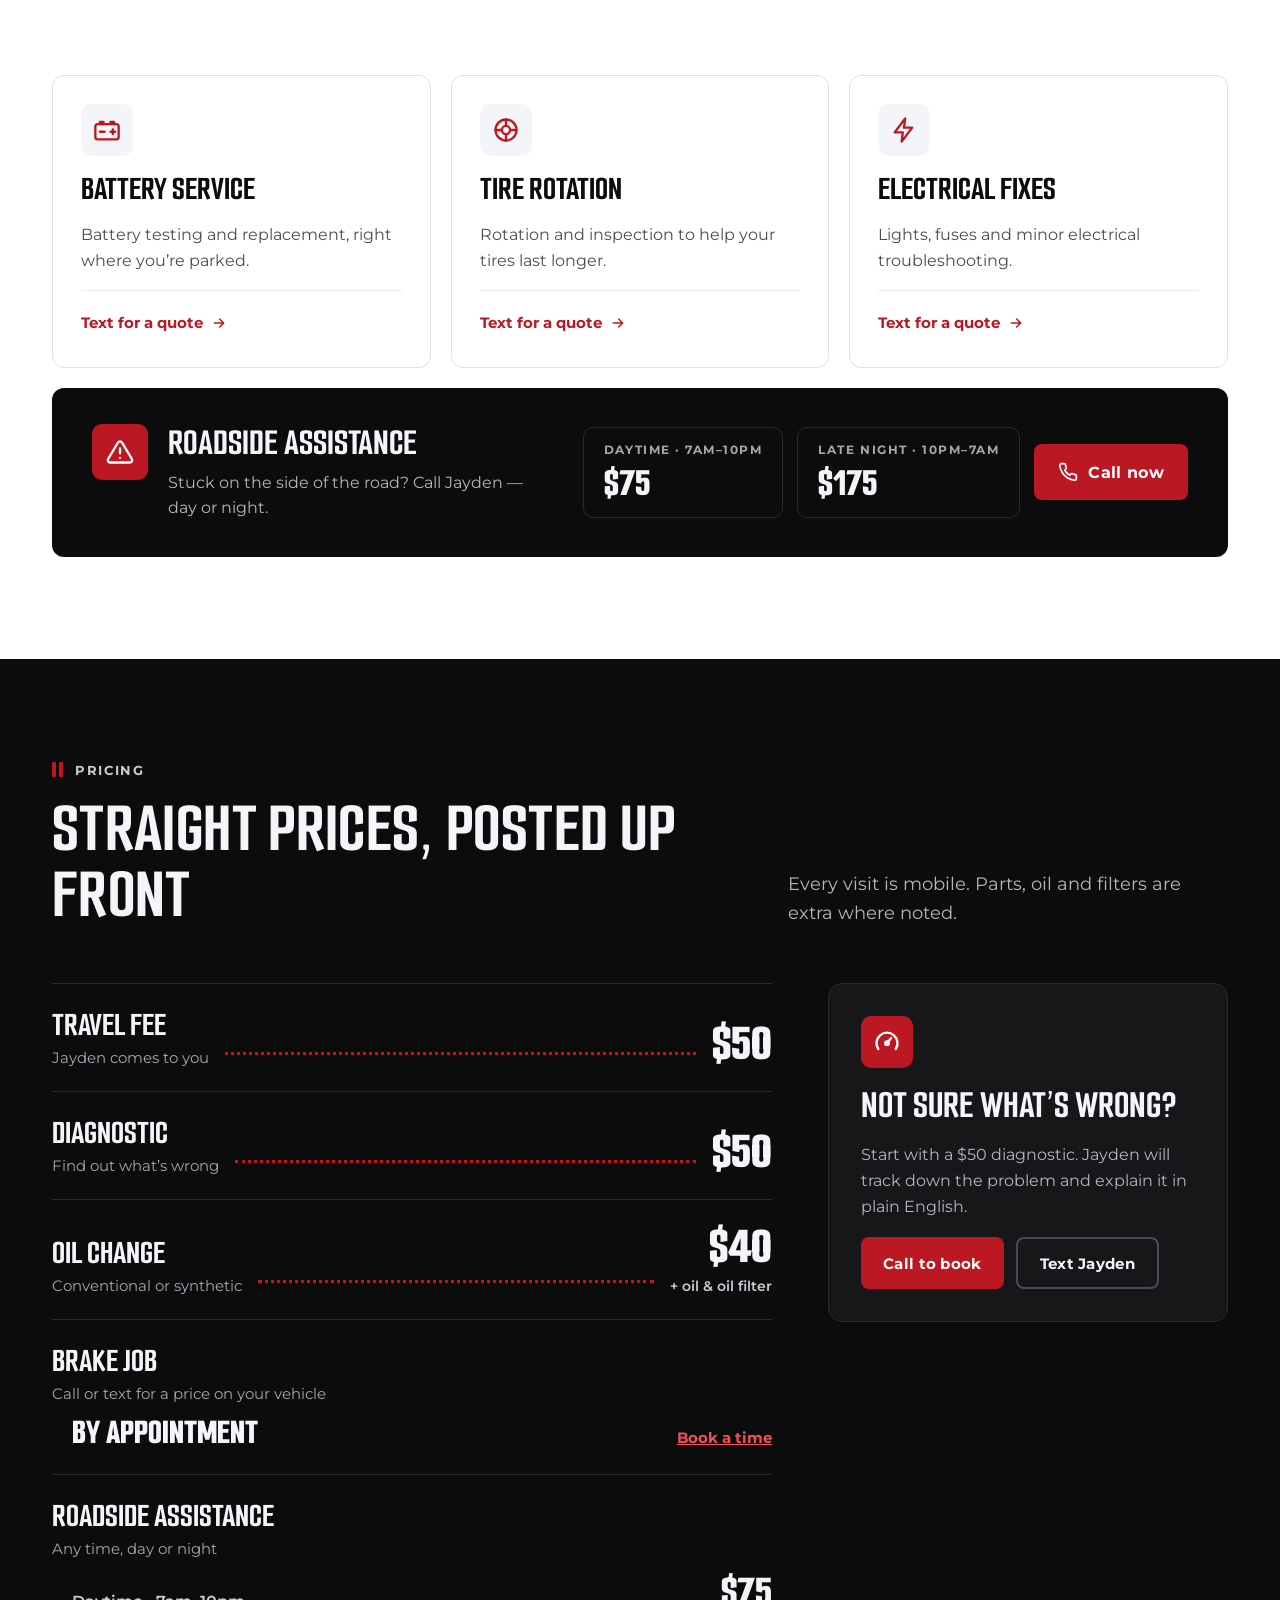
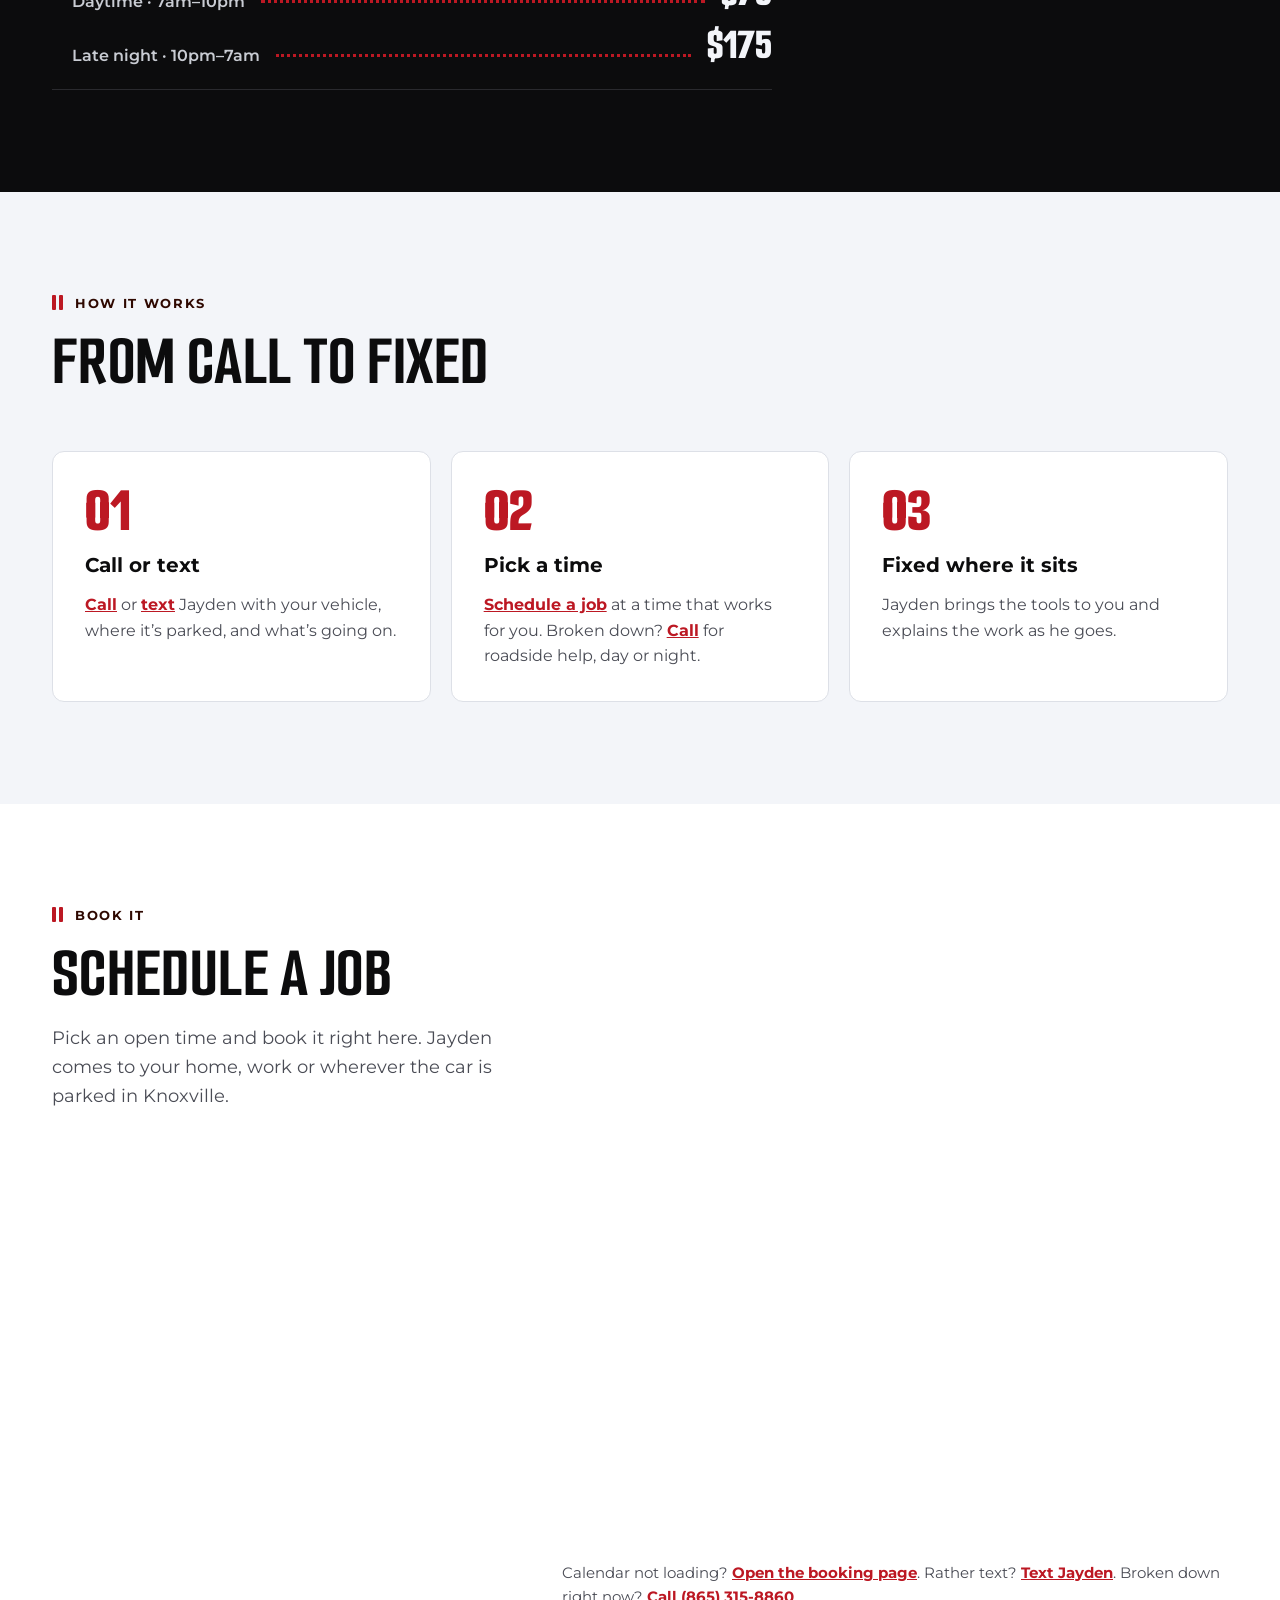
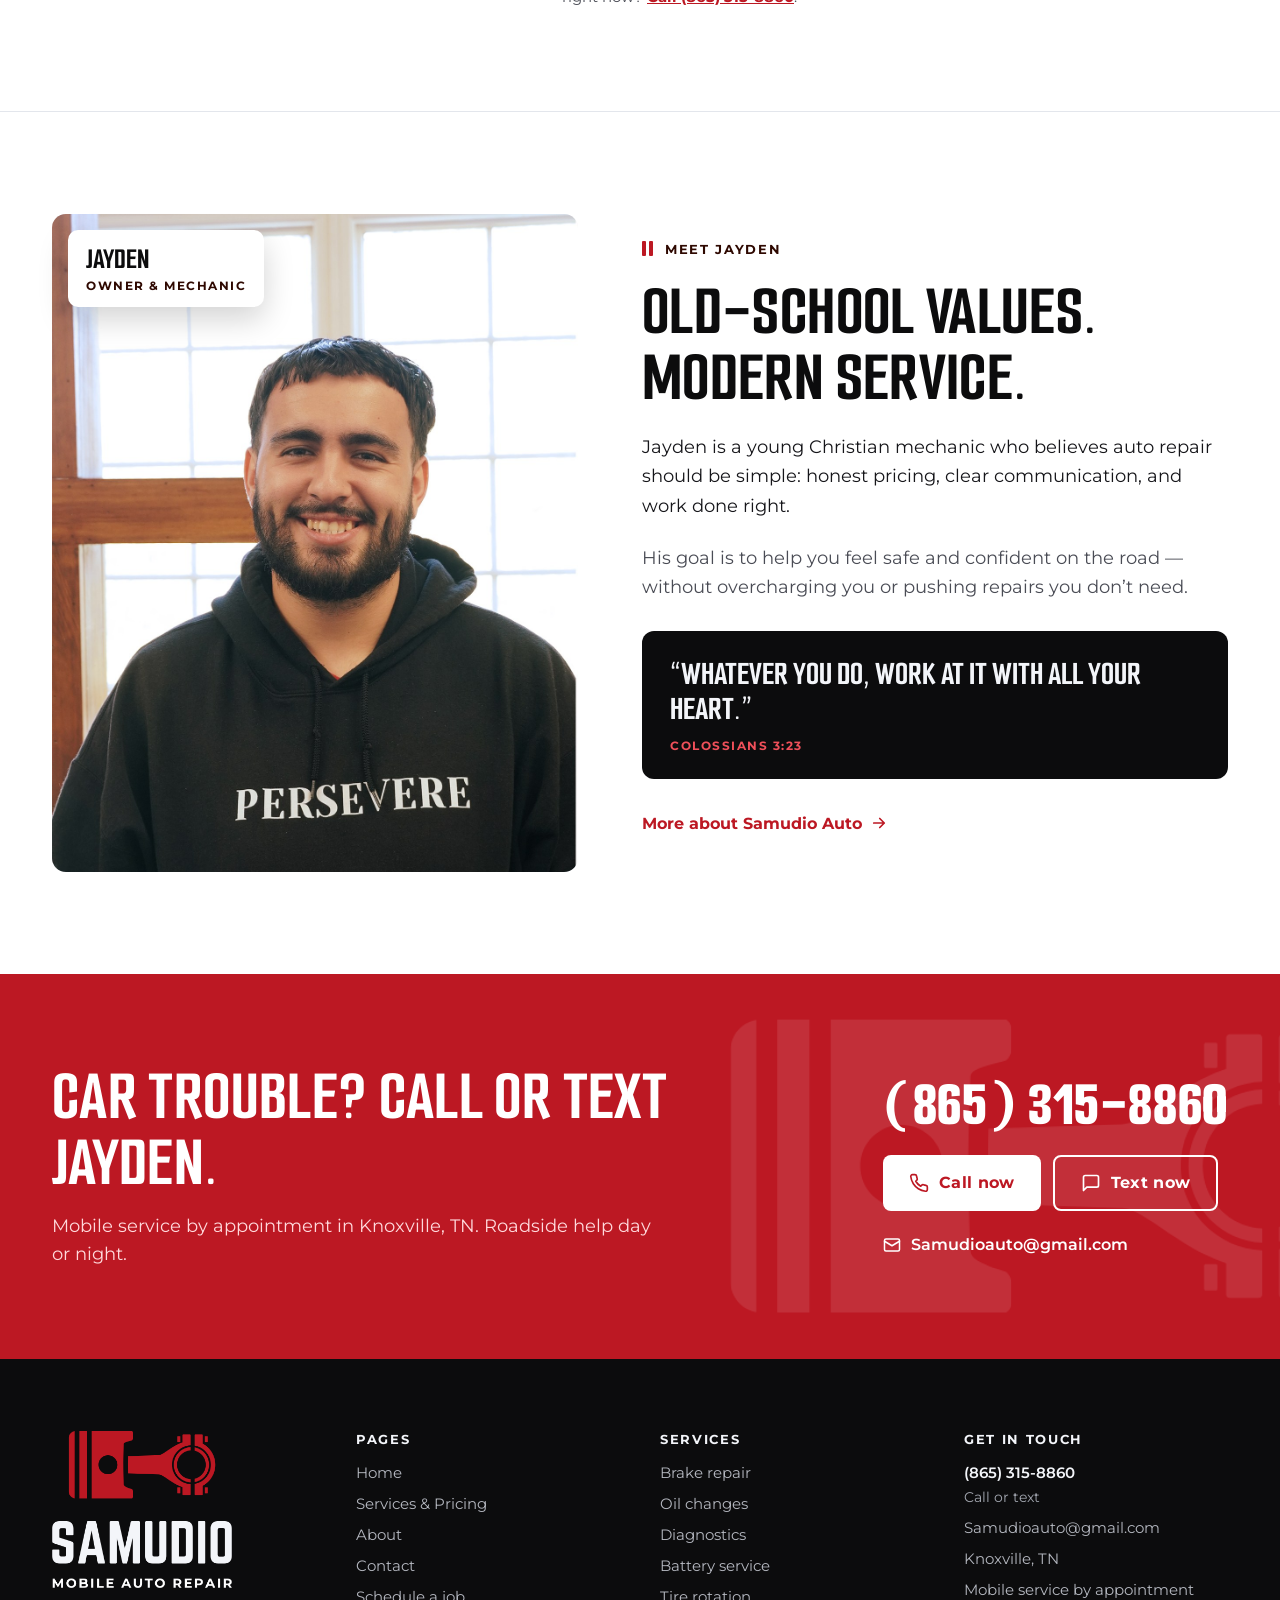
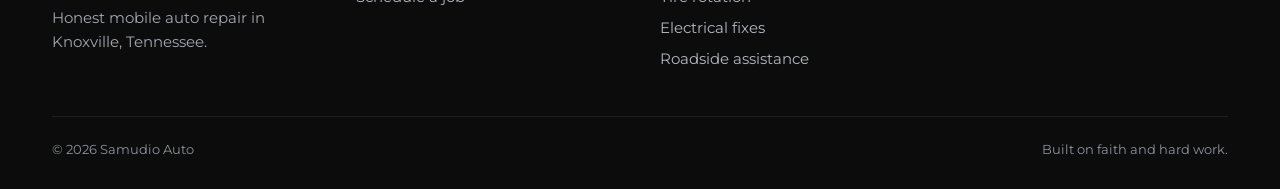
==== commit a4196e66: "Use the live domain for canonical, share and schema URLs Point canonical links, og:url, og:image and" ====
--- a/site/index.html
+++ b/site/index.html
@@ -10,7 +10,9 @@
 <meta property="og:site_name" content="Samudio Auto">
 <meta property="og:title" content="Samudio Auto | Mobile Mechanic in Knoxville, TN">
 <meta property="og:description" content="Samudio Auto is a mobile mechanic in Knoxville, TN. Oil changes, brakes, diagnostics, batteries and roadside help — Jayden comes to you. Call or text (865) 315-8860.">
-<meta property="og:image" content="/assets/og-image.jpg">
+<link rel="canonical" href="https://samudio-auto.vercel.app/">
+<meta property="og:url" content="https://samudio-auto.vercel.app/">
+<meta property="og:image" content="https://samudio-auto.vercel.app/assets/og-image.jpg">
 <meta property="og:image:width" content="1200">
 <meta property="og:image:height" content="630">
 <meta property="og:image:alt" content="Jayden beside the Samudio Mobile Auto Repair logo">
@@ -23,8 +25,9 @@
  "description": "Mobile mechanic in Knoxville, TN. Jayden comes to your home, work or roadside.",
  "telephone": "+1-865-315-8860",
  "email": "Samudioauto@gmail.com",
- "image": "/assets/og-image.jpg",
- "logo": "/assets/logo/samudio-logo-stacked-dark.png",
+ "url": "https://samudio-auto.vercel.app/",
+ "image": "https://samudio-auto.vercel.app/assets/og-image.jpg",
+ "logo": "https://samudio-auto.vercel.app/assets/logo/samudio-logo-stacked-dark.png",
  "founder": {
   "@type": "Person",
   "name": "Jayden"
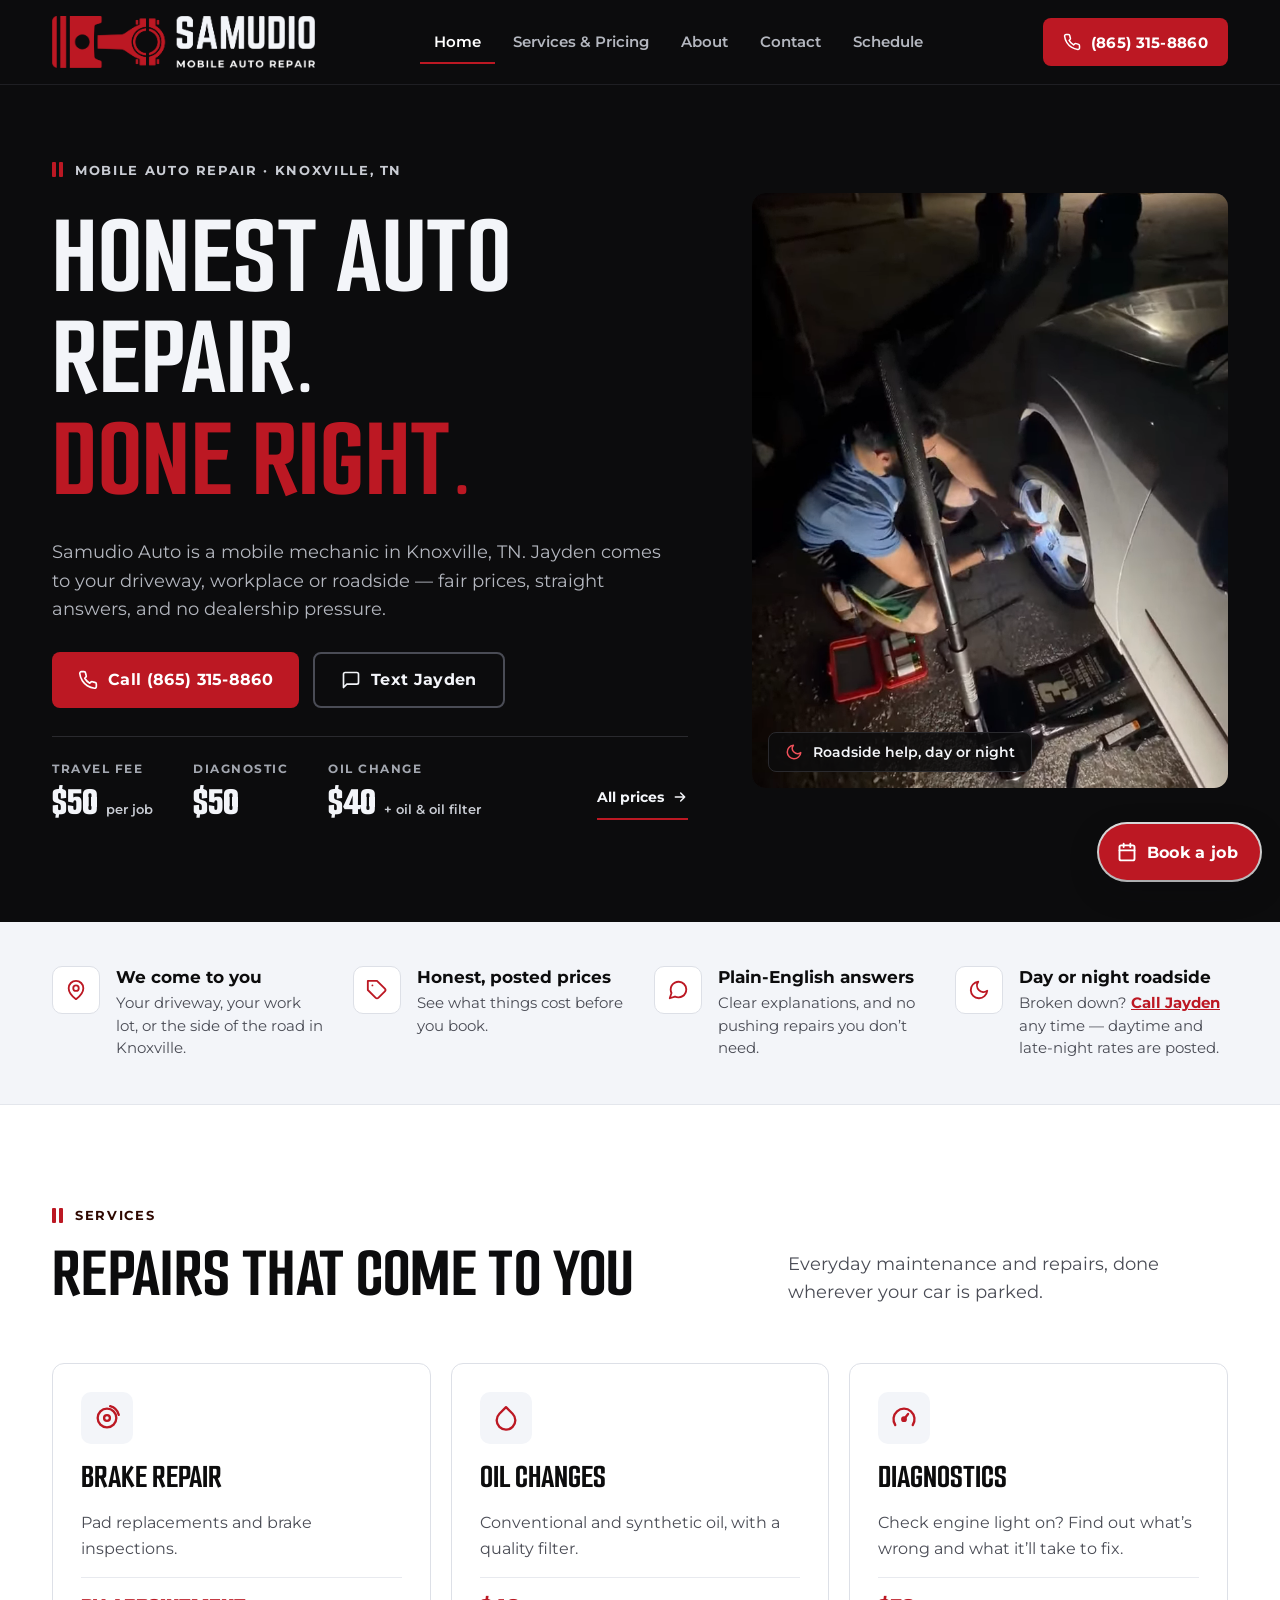
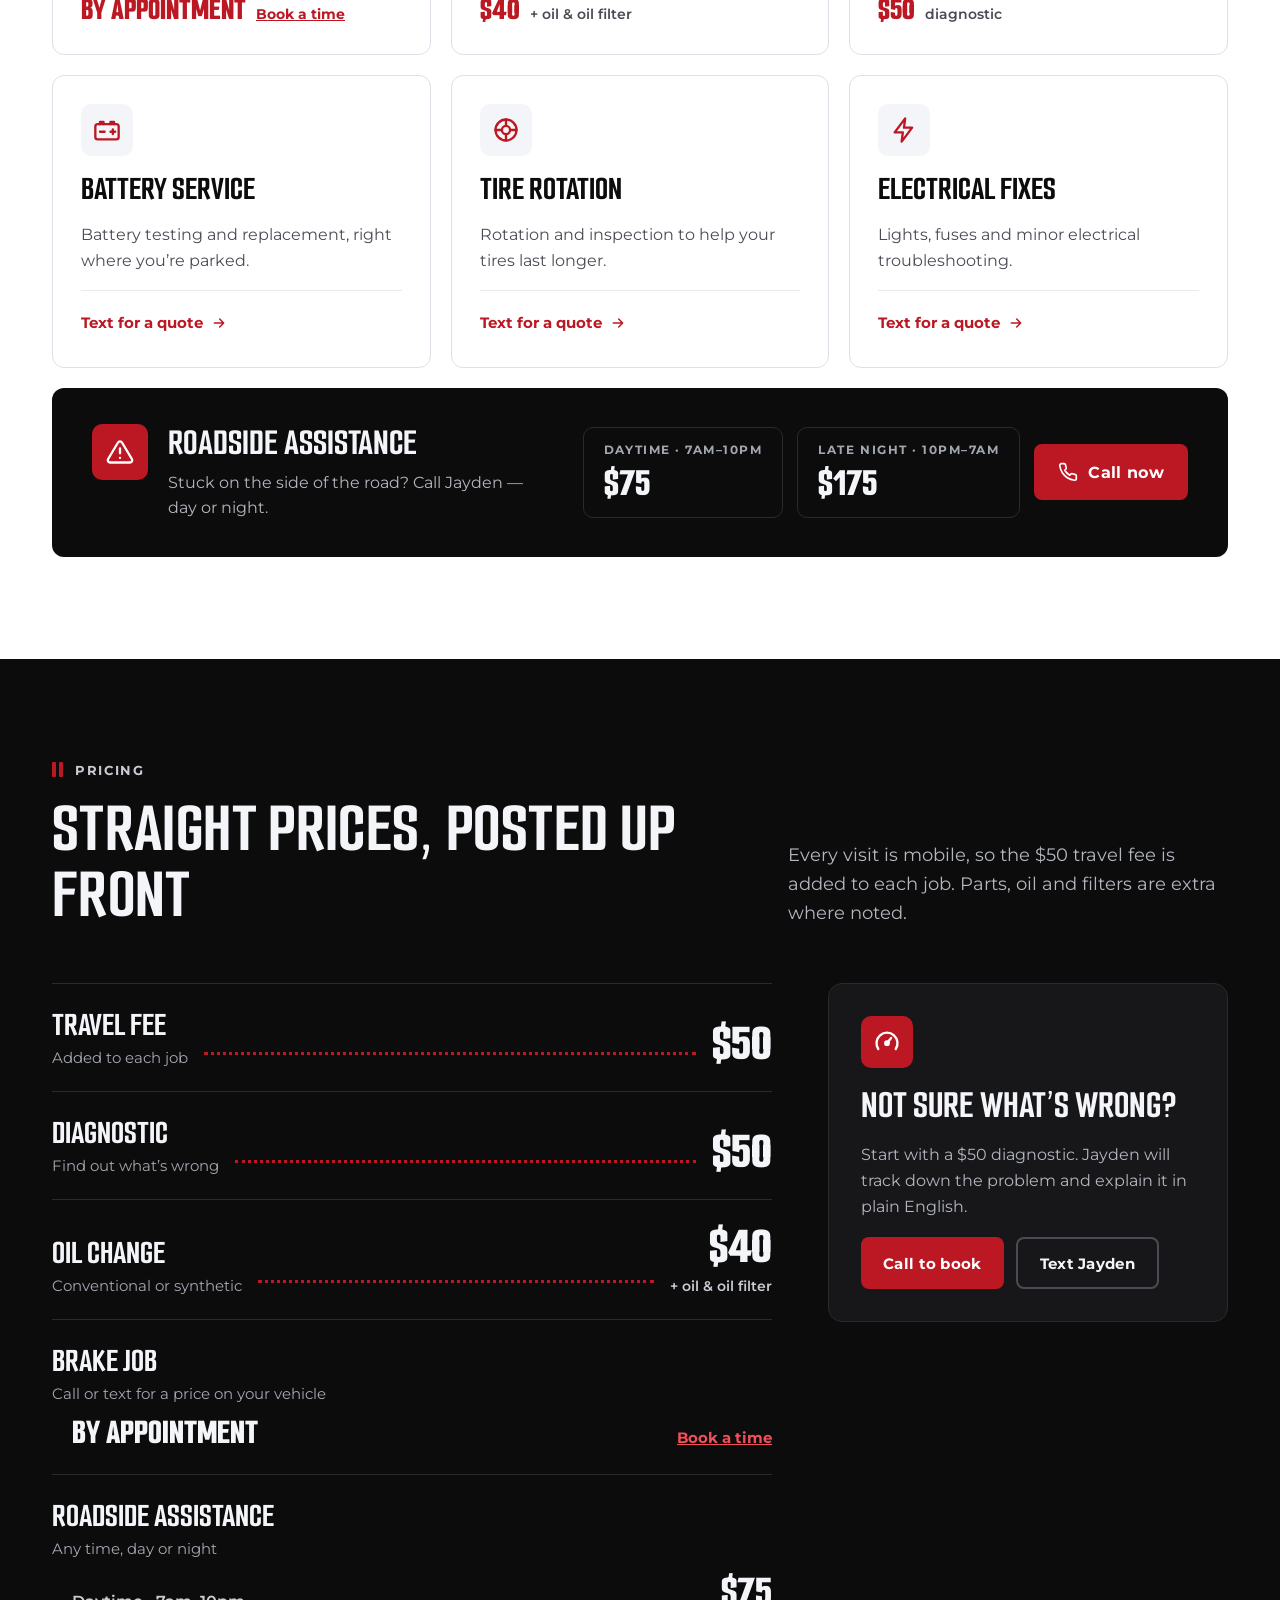
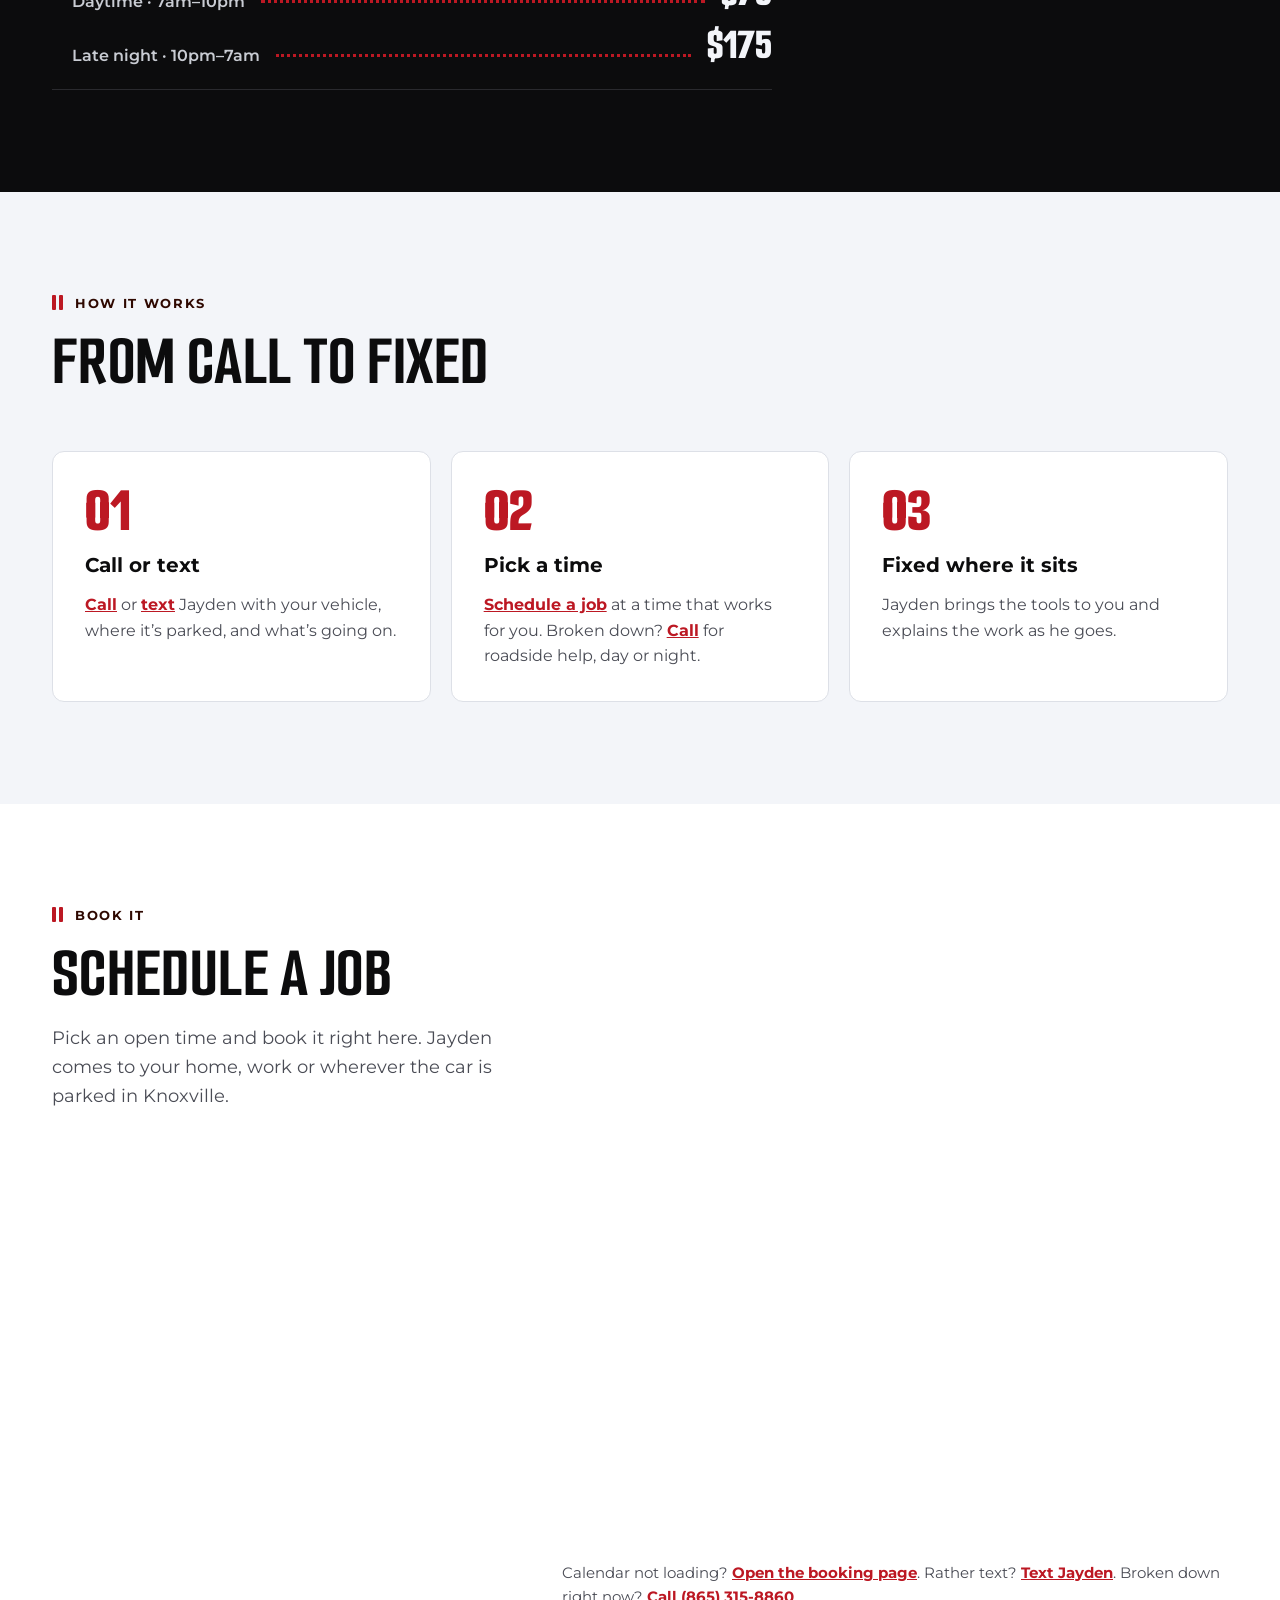
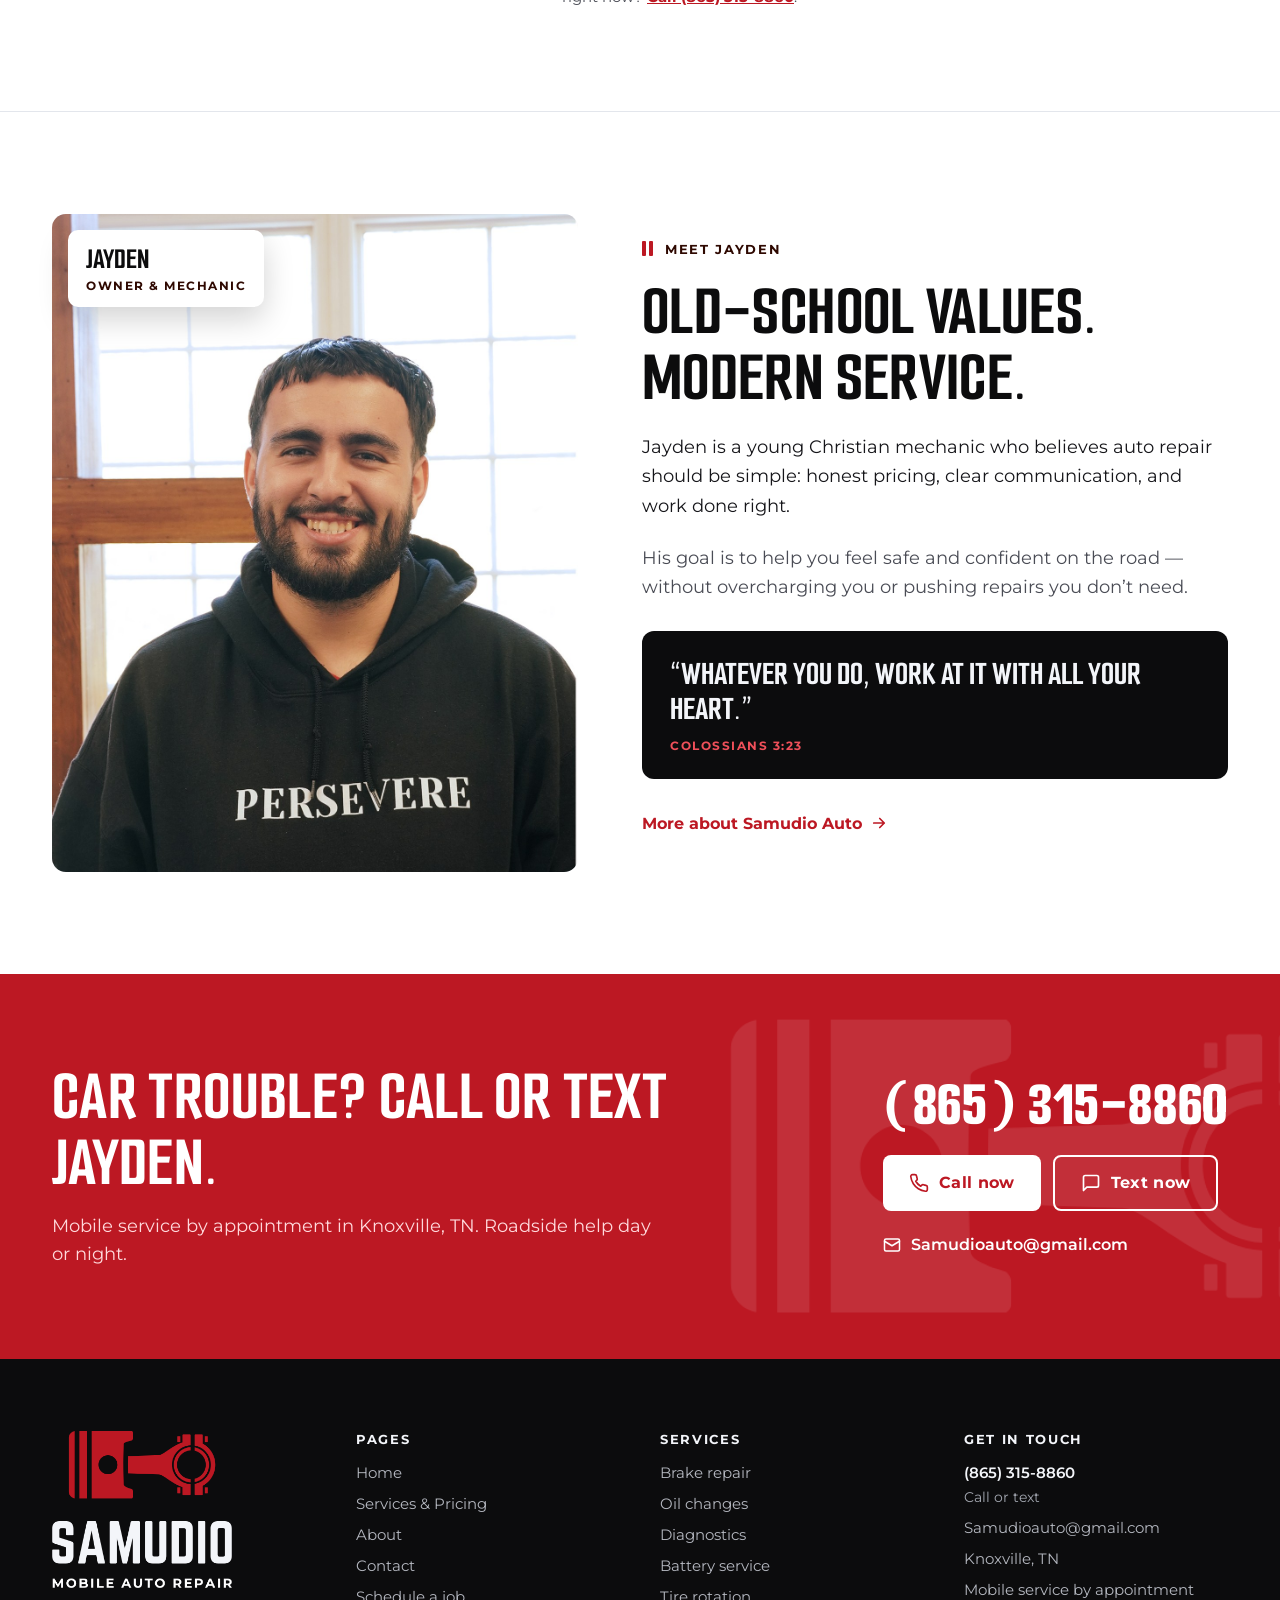
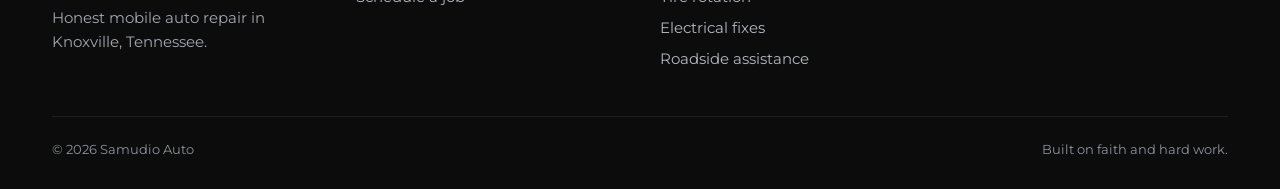
==== commit 1fd448fa: "Say the $50 travel fee is added to each job Jayden's booking page says "$50 Travel fee for each job"" ====
--- a/site/index.html
+++ b/site/index.html
@@ -143,7 +143,7 @@
 <a href="sms:+18653158860" style="display: inline-flex; align-items: center; justify-content: center; gap: 10px; min-height: 56px; padding: 0 26px; box-sizing: border-box; border-radius: 8px; border: 2px solid #4A4C55; color: #F3F5F9; font-size: 16px; font-weight: 700; letter-spacing: 0.02em; text-decoration: none"><svg aria-hidden="true" width="20" height="20" viewBox="0 0 24 24" fill="none" stroke="currentColor" stroke-width="2" stroke-linecap="round" stroke-linejoin="round"><path d="M21 15a2 2 0 0 1-2 2H7l-4 4V5a2 2 0 0 1 2-2h14a2 2 0 0 1 2 2z"></path></svg><span>Text Jayden</span></a>
 </div>
 <div class="hero-stats" style="display: flex; flex-wrap: wrap; align-items: flex-end; gap: 20px 40px; padding-top: 24px; border-top: 1px solid #2A2A2E">
-<div style="display: flex; flex-direction: column; gap: 8px"><span style="font-size: 12px; font-weight: 700; letter-spacing: 0.127em; text-transform: uppercase; color: #A3A7B0">Travel fee</span><span style="font-family: 'Smooch Sans', 'Arial Narrow', sans-serif; font-weight: 800; font-size: 40px; line-height: 0.9; color: #F3F5F9">$50</span></div>
+<div style="display: flex; flex-direction: column; gap: 8px"><span style="font-size: 12px; font-weight: 700; letter-spacing: 0.127em; text-transform: uppercase; color: #A3A7B0">Travel fee</span><span style="display: inline-flex; align-items: baseline; gap: 8px"><span style="font-family: 'Smooch Sans', 'Arial Narrow', sans-serif; font-weight: 800; font-size: 40px; line-height: 0.9; color: #F3F5F9">$50</span><span style="font-size: 13px; font-weight: 600; color: #C9CCD3">per job</span></span></div>
 <div style="display: flex; flex-direction: column; gap: 8px"><span style="font-size: 12px; font-weight: 700; letter-spacing: 0.127em; text-transform: uppercase; color: #A3A7B0">Diagnostic</span><span style="font-family: 'Smooch Sans', 'Arial Narrow', sans-serif; font-weight: 800; font-size: 40px; line-height: 0.9; color: #F3F5F9">$50</span></div>
 <div style="display: flex; flex-direction: column; gap: 8px"><span style="font-size: 12px; font-weight: 700; letter-spacing: 0.127em; text-transform: uppercase; color: #A3A7B0">Oil change</span><span style="display: inline-flex; align-items: baseline; gap: 8px"><span style="font-family: 'Smooch Sans', 'Arial Narrow', sans-serif; font-weight: 800; font-size: 40px; line-height: 0.9; color: #F3F5F9">$40</span><span style="font-size: 13px; font-weight: 600; color: #C9CCD3">+ oil &amp; oil filter</span></span></div>
 <a href="services.html" style="display: inline-flex; align-items: center; gap: 8px; min-height: 44px; margin-left: auto; box-sizing: border-box; border-bottom: 2px solid #BC1823; font-size: 14px; font-weight: 700; color: #F3F5F9; text-decoration: none">All prices<svg aria-hidden="true" width="16" height="16" viewBox="0 0 24 24" fill="none" stroke="currentColor" stroke-width="2.25" stroke-linecap="round" stroke-linejoin="round"><path d="M5 12h14M13 6l6 6-6 6"></path></svg></a>
@@ -256,13 +256,13 @@
 <p style="margin: 0; display: flex; align-items: center; gap: 12px; font-size: 13px; font-weight: 700; letter-spacing: 0.127em; text-transform: uppercase; color: #C9CCD3"><span aria-hidden="true" style="display: flex; gap: 3px"><span style="display: block; width: 4px; height: 15px; border-radius: 1px; background: #BC1823"></span><span style="display: block; width: 4px; height: 15px; border-radius: 1px; background: #BC1823"></span></span><span>Pricing</span></p>
 <h2 id="pricing-title" style="margin: 0; font-family: 'Smooch Sans', 'Arial Narrow', sans-serif; font-weight: 700; font-size: clamp(48px, 5.6vw, 84px); line-height: 0.92; letter-spacing: 0.005em; text-transform: uppercase; color: #F3F5F9">Straight prices, posted up front</h2>
 </div>
-<p style="flex: 1 1 360px; max-width: 440px; margin: 0; font-size: 18px; line-height: 1.6; color: #B4B7BF; text-wrap: pretty">Every visit is mobile. Parts, oil and filters are extra where noted.</p>
+<p style="flex: 1 1 360px; max-width: 440px; margin: 0; font-size: 18px; line-height: 1.6; color: #B4B7BF; text-wrap: pretty">Every visit is mobile, so the $50 travel fee is added to each job. Parts, oil and filters are extra where noted.</p>
 </div>
 <div style="display: flex; flex-wrap: wrap; align-items: flex-start; gap: 40px 56px">
 
 <div style="flex: 1 1 620px; min-width: 0; display: flex; flex-direction: column; border-top: 1px solid #2A2A2E">
 <div style="display: flex; align-items: flex-end; gap: 16px; padding: 24px 0; border-bottom: 1px solid #2A2A2E">
-<div style="display: flex; flex-direction: column; gap: 6px; min-width: 0"><span style="font-family: 'Smooch Sans', 'Arial Narrow', sans-serif; font-weight: 700; font-size: 34px; line-height: 1; text-transform: uppercase; color: #F3F5F9">Travel fee</span><span style="font-size: 15px; color: #A3A7B0">Jayden comes to you</span></div>
+<div style="display: flex; flex-direction: column; gap: 6px; min-width: 0"><span style="font-family: 'Smooch Sans', 'Arial Narrow', sans-serif; font-weight: 700; font-size: 34px; line-height: 1; text-transform: uppercase; color: #F3F5F9">Travel fee</span><span style="font-size: 15px; color: #A3A7B0">Added to each job</span></div>
 <span aria-hidden="true" style="flex: 1 1 32px; min-width: 24px; margin-bottom: 12px; border-bottom: 3px dotted #BC1823"></span>
 <span style="font-family: 'Smooch Sans', 'Arial Narrow', sans-serif; font-weight: 800; font-size: 52px; line-height: 0.9; color: #F3F5F9">$50</span>
 </div>
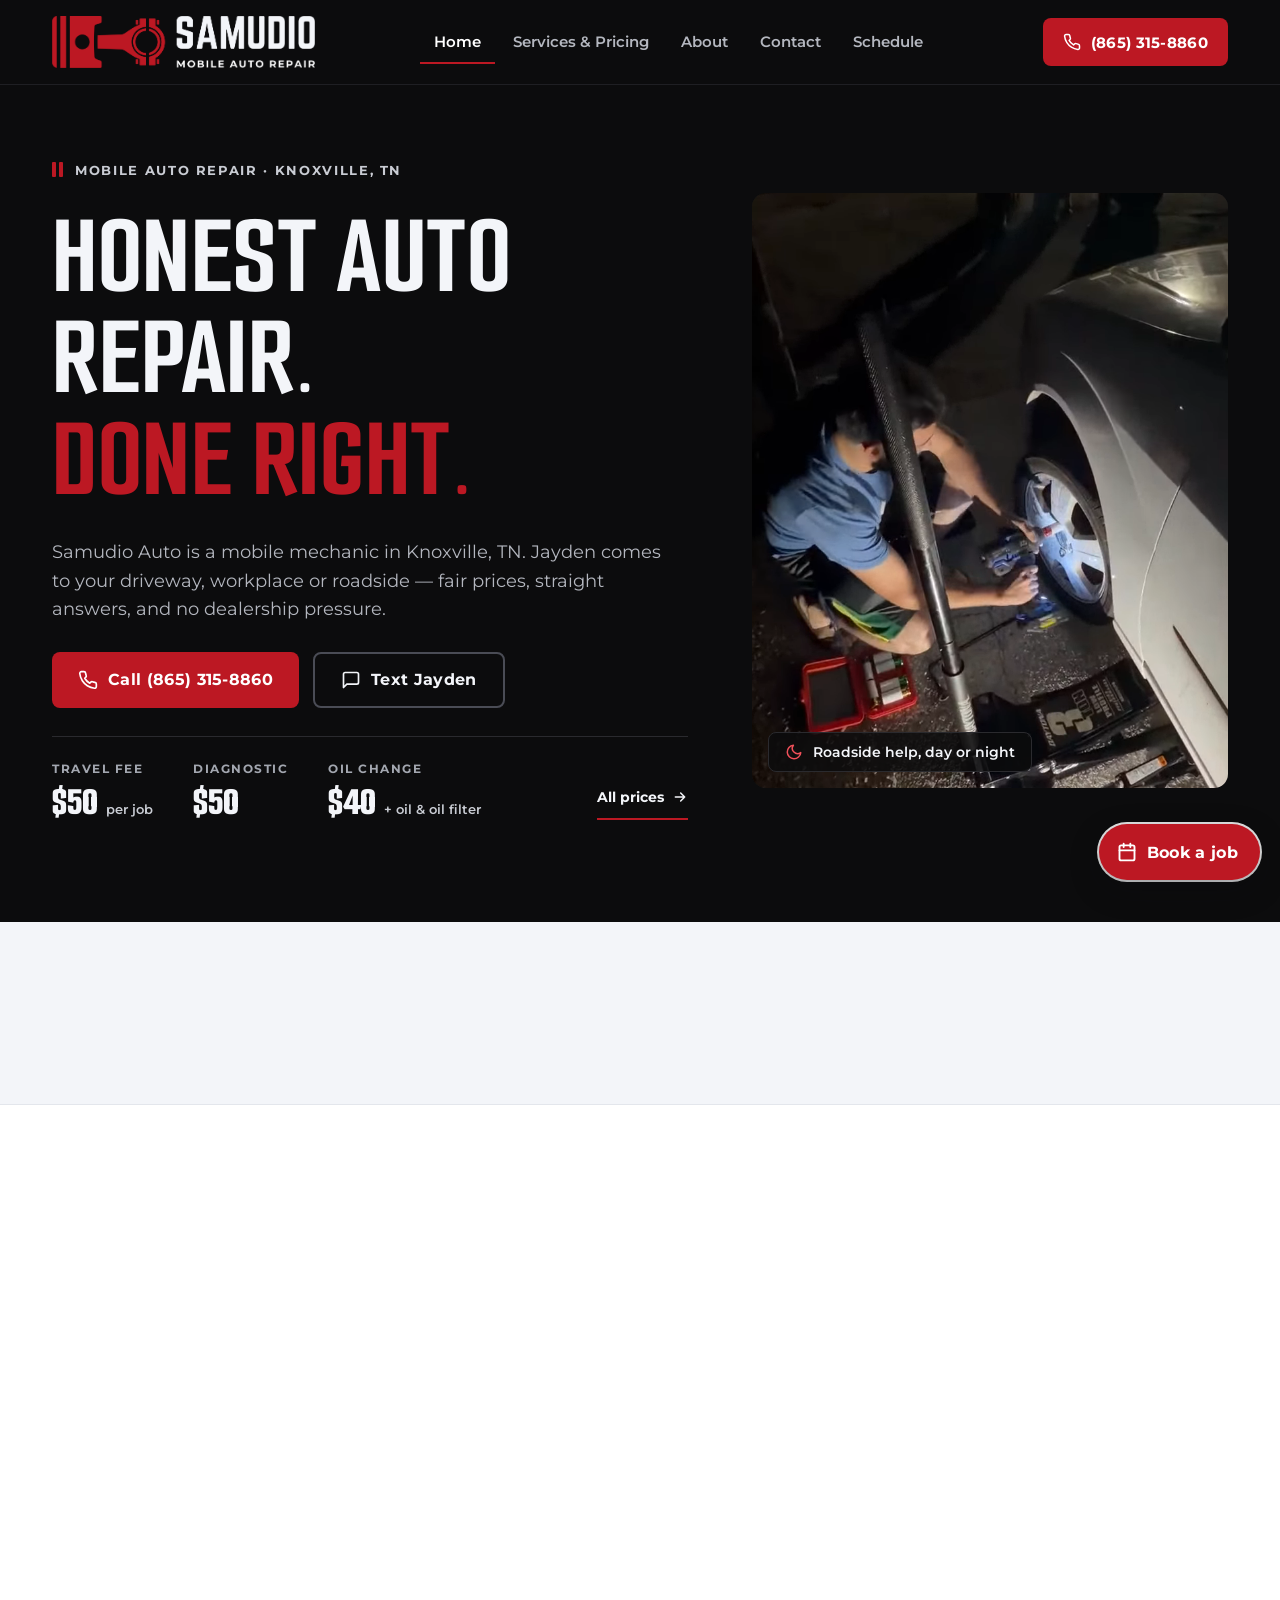
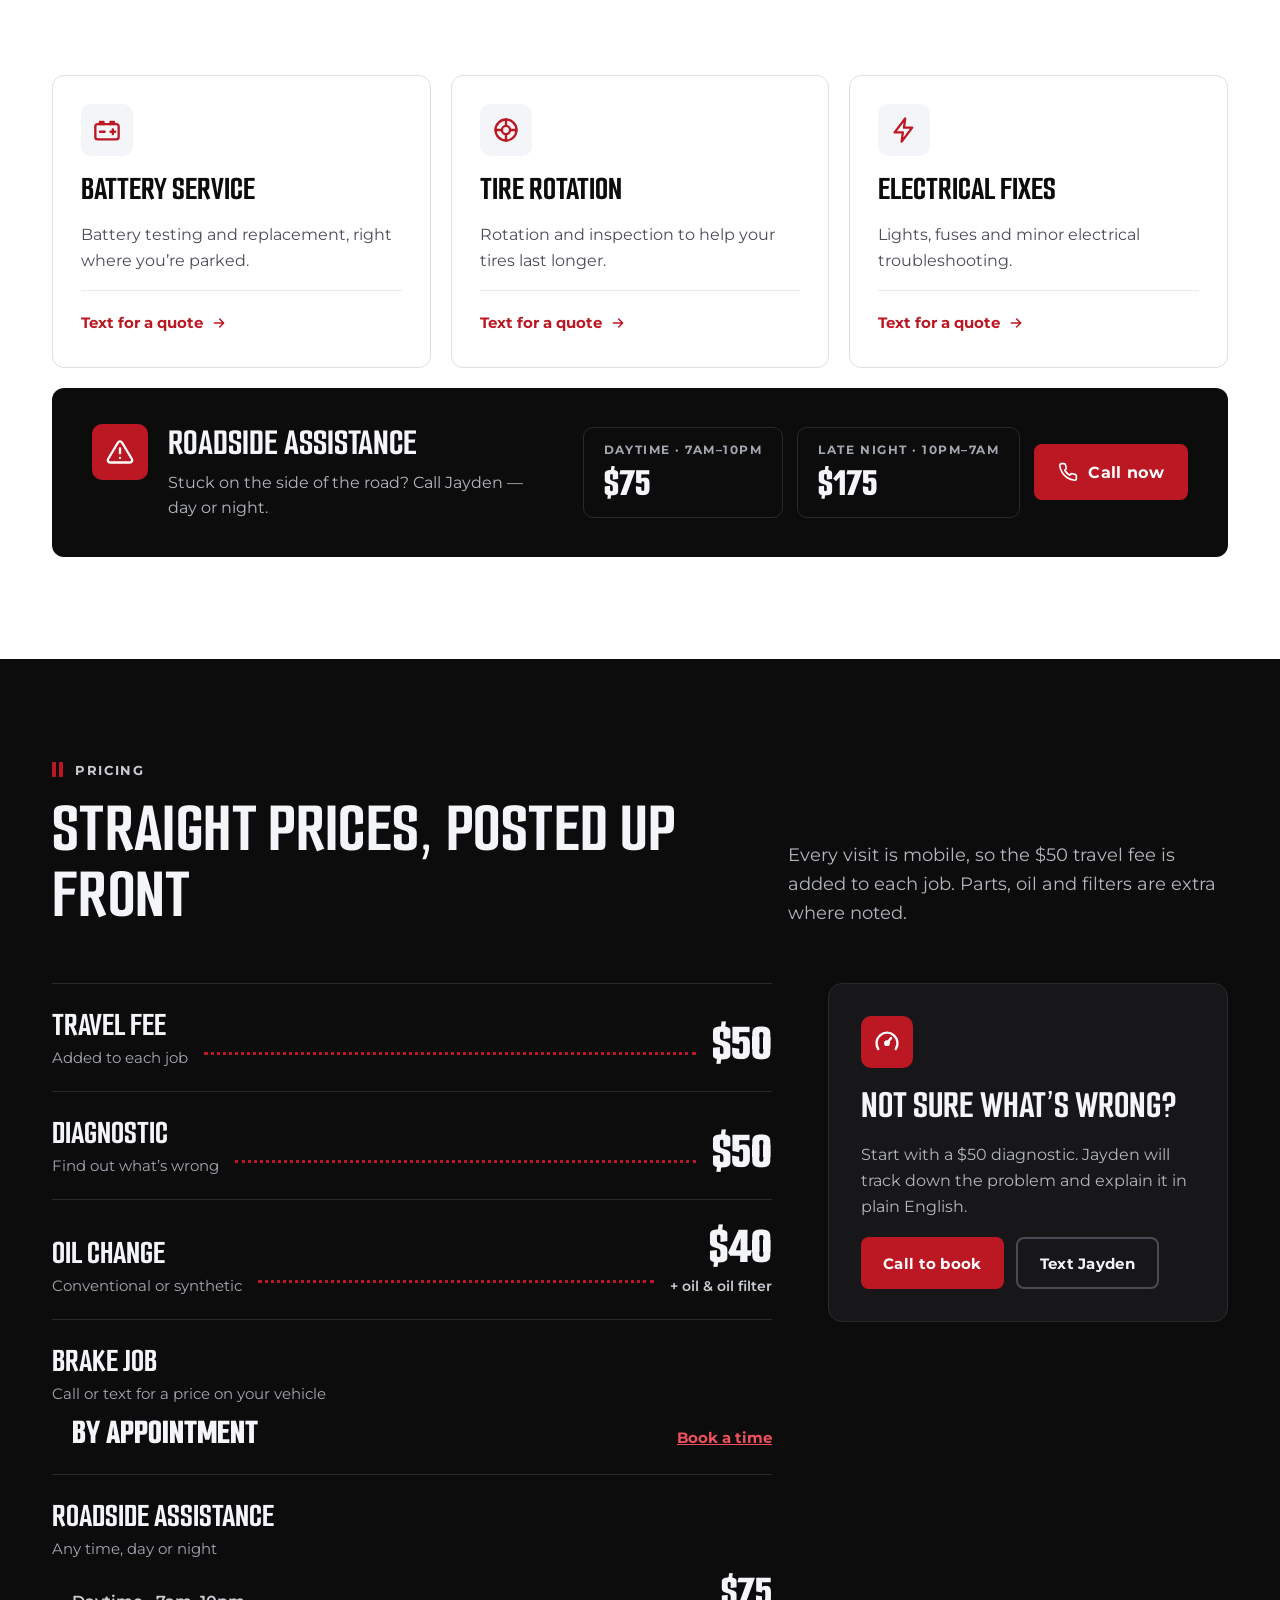
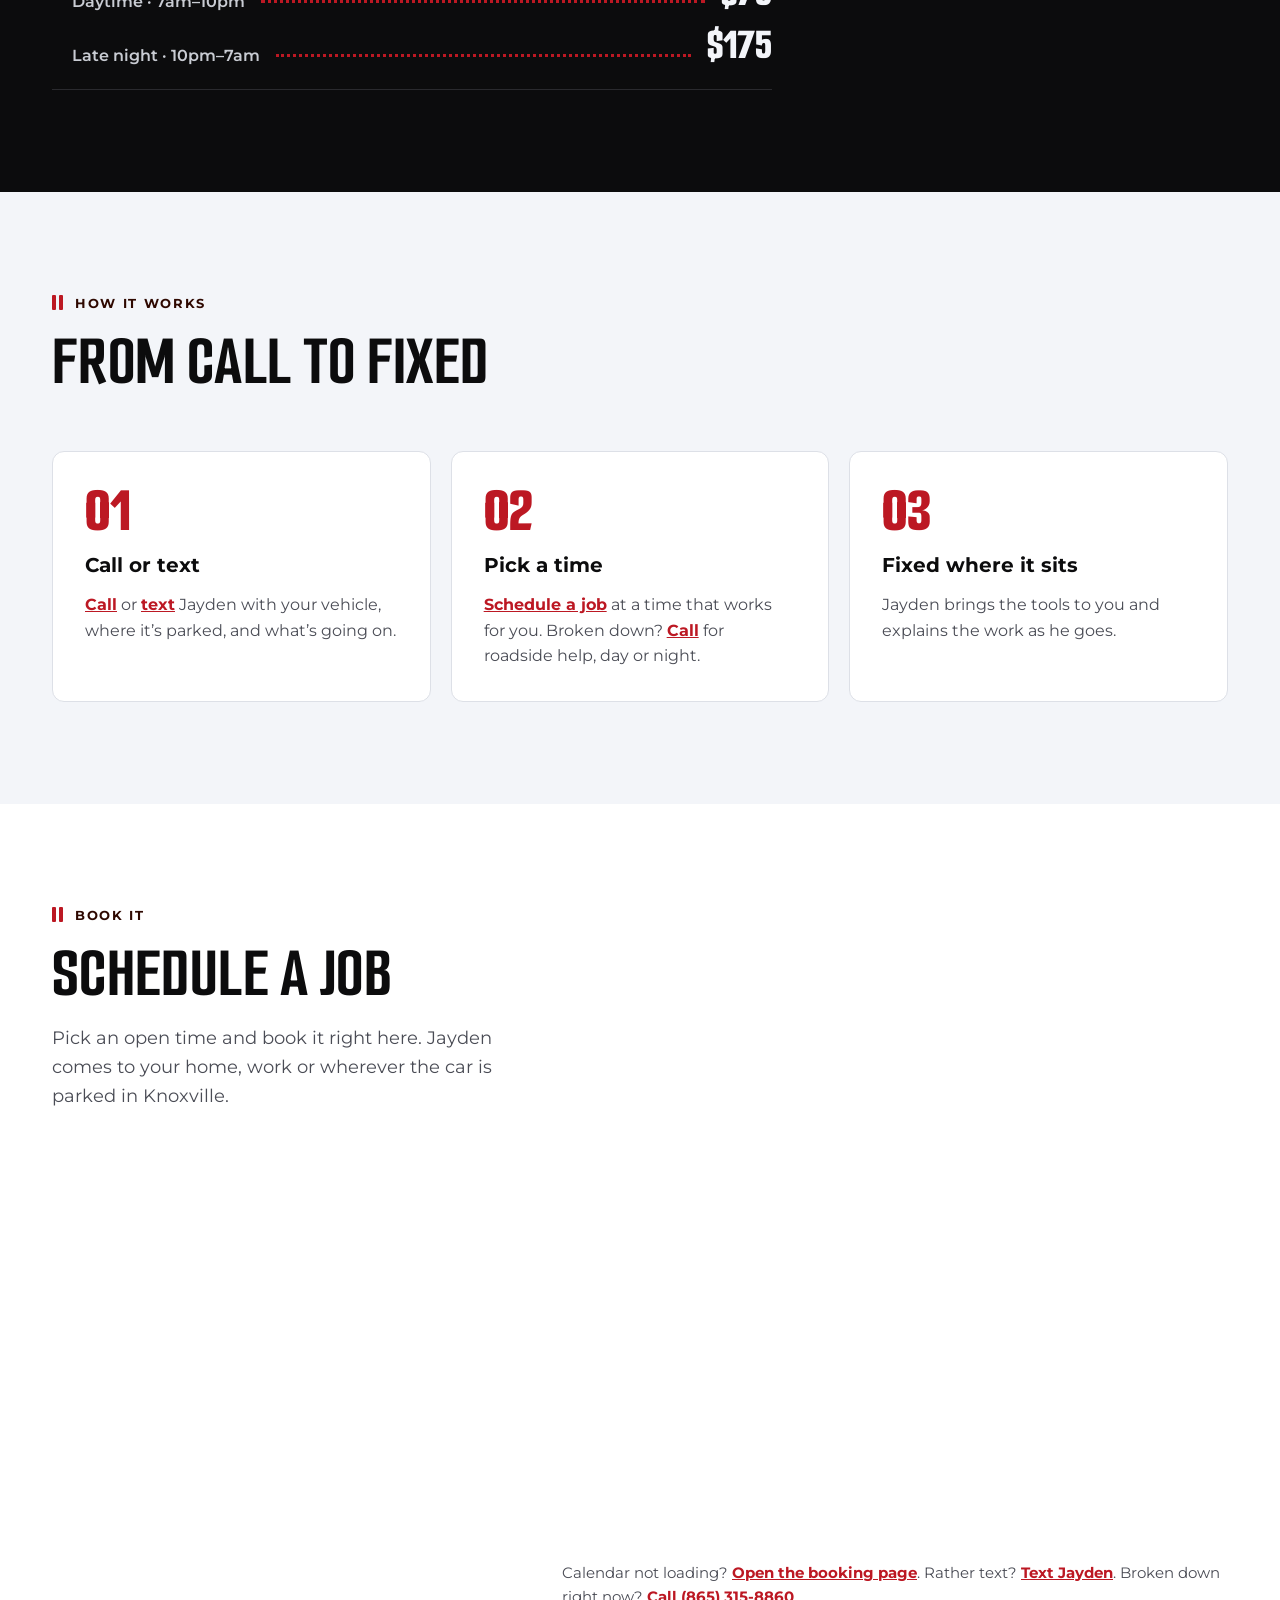
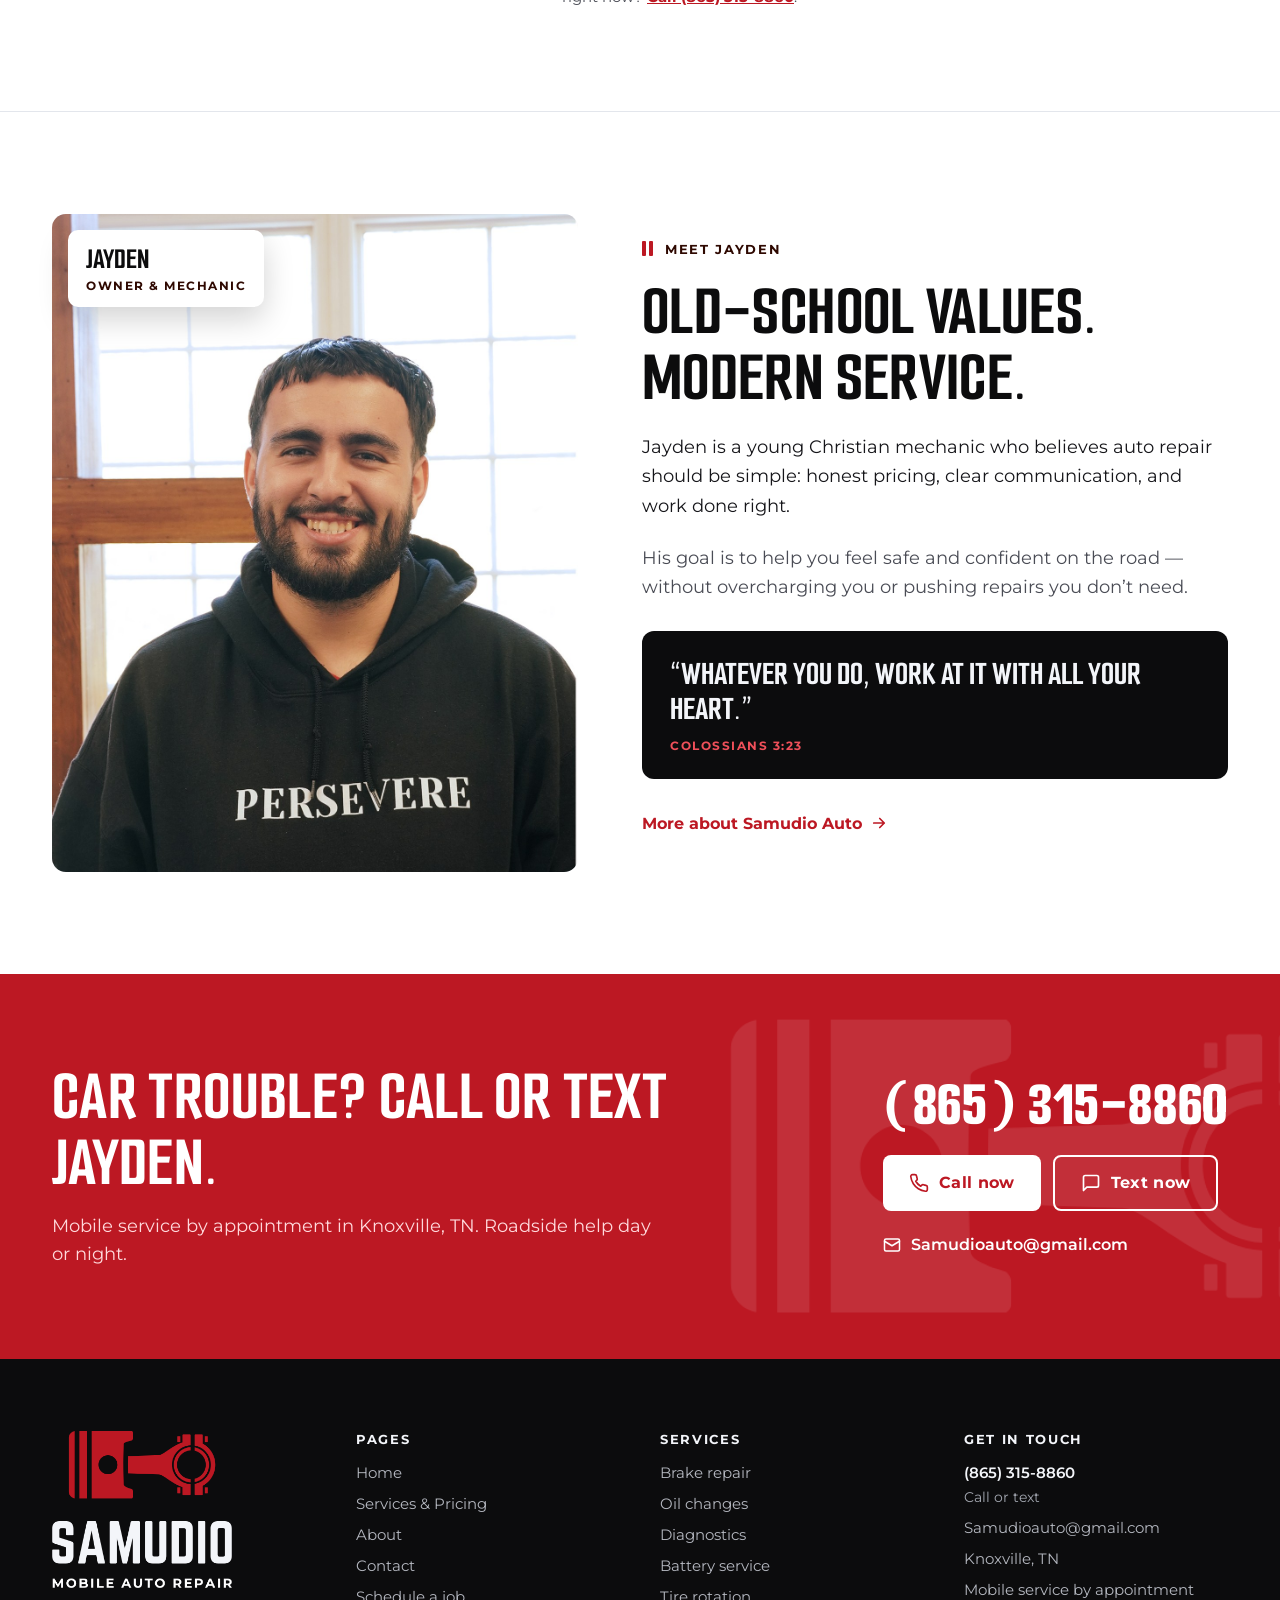
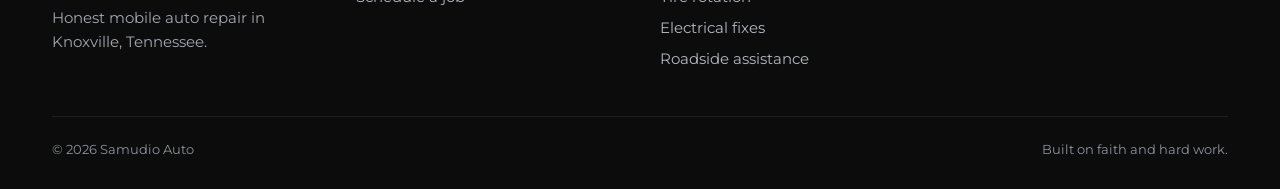
==== commit edcfcfa3: "Add the Book button to the phone call bar Every page's phone call bar now reads Call / Text / Book. " ====
--- a/site/index.html
+++ b/site/index.html
@@ -433,6 +433,7 @@
 <div class="mobile-callbar">
 <a class="cb-call" href="tel:+18653158860"><svg aria-hidden="true" width="18" height="18" viewBox="0 0 24 24" fill="none" stroke="currentColor" stroke-width="2" stroke-linecap="round" stroke-linejoin="round"><path d="M22 16.92v3a2 2 0 0 1-2.18 2 19.79 19.79 0 0 1-8.63-3.07 19.5 19.5 0 0 1-6-6 19.79 19.79 0 0 1-3.07-8.67A2 2 0 0 1 4.11 2h3a2 2 0 0 1 2 1.72 12.84 12.84 0 0 0 .7 2.81 2 2 0 0 1-.45 2.11L8.09 9.91a16 16 0 0 0 6 6l1.27-1.27a2 2 0 0 1 2.11-.45 12.84 12.84 0 0 0 2.81.7A2 2 0 0 1 22 16.92z"></path></svg>Call</a>
 <a class="cb-text" href="sms:+18653158860"><svg aria-hidden="true" width="18" height="18" viewBox="0 0 24 24" fill="none" stroke="currentColor" stroke-width="2" stroke-linecap="round" stroke-linejoin="round"><path d="M21 15a2 2 0 0 1-2 2H7l-4 4V5a2 2 0 0 1 2-2h14a2 2 0 0 1 2 2z"></path></svg>Text</a>
+<a class="cb-book" href="https://koalendar.com/e/samudioauto" target="_blank" rel="noopener" aria-haspopup="dialog"><svg aria-hidden="true" width="18" height="18" viewBox="0 0 24 24" fill="none" stroke="currentColor" stroke-width="2" stroke-linecap="round" stroke-linejoin="round"><rect x="3" y="4" width="18" height="18" rx="2"></rect><path d="M16 2v4M8 2v4M3 10h18"></path></svg>Book</a>
 </div>
 <script src="assets/site.js" defer></script>
 </body>
--- a/site/assets/site.css
+++ b/site/assets/site.css
@@ -52,7 +52,7 @@
   .site-nav a[aria-current="page"] { color: #FFFFFF !important; border-bottom-color: var(--red) !important; }
 
   .mobile-callbar {
-    display: grid; grid-template-columns: repeat(2, minmax(0, 1fr)); gap: 10px;
+    display: grid; grid-auto-flow: column; grid-auto-columns: minmax(0, 1fr); gap: 10px;
     position: fixed; left: 0; right: 0; bottom: 0; z-index: 50;
     padding: 12px 16px calc(12px + env(safe-area-inset-bottom));
     background: rgba(12, 12, 13, 0.96); border-top: 1px solid var(--line-dark);
@@ -63,7 +63,8 @@
     font: 700 16px/1 var(--font-body); text-decoration: none;
   }
   .mobile-callbar .cb-call { background: var(--red); color: #FFFFFF; }
-  .mobile-callbar .cb-text { border: 2px solid #4A4C55; color: var(--steel); }
+  .mobile-callbar .cb-text,
+  .mobile-callbar .cb-book { border: 2px solid #4A4C55; color: var(--steel); }
   body { padding-bottom: calc(76px + env(safe-area-inset-bottom)); }
 }
 
@@ -159,8 +160,8 @@
 .book-fab:hover { background: var(--red-dark); transform: translateY(-2px); }
 .book-fab.is-hidden { opacity: 0; transform: translateY(16px); pointer-events: none; }
 @media (max-width: 820px) {
-  /* Sit above the fixed Call/Text bar. */
-  .book-fab { bottom: calc(84px + env(safe-area-inset-bottom, 0px)); right: 16px; min-height: 52px; }
+  /* Phones get a Book button in the fixed Call/Text bar instead, so nothing floats over the page. */
+  .book-fab { display: none; }
 }
 .book-dialog {
   width: min(960px, calc(100vw - 32px)); height: min(820px, calc(100dvh - 32px));
